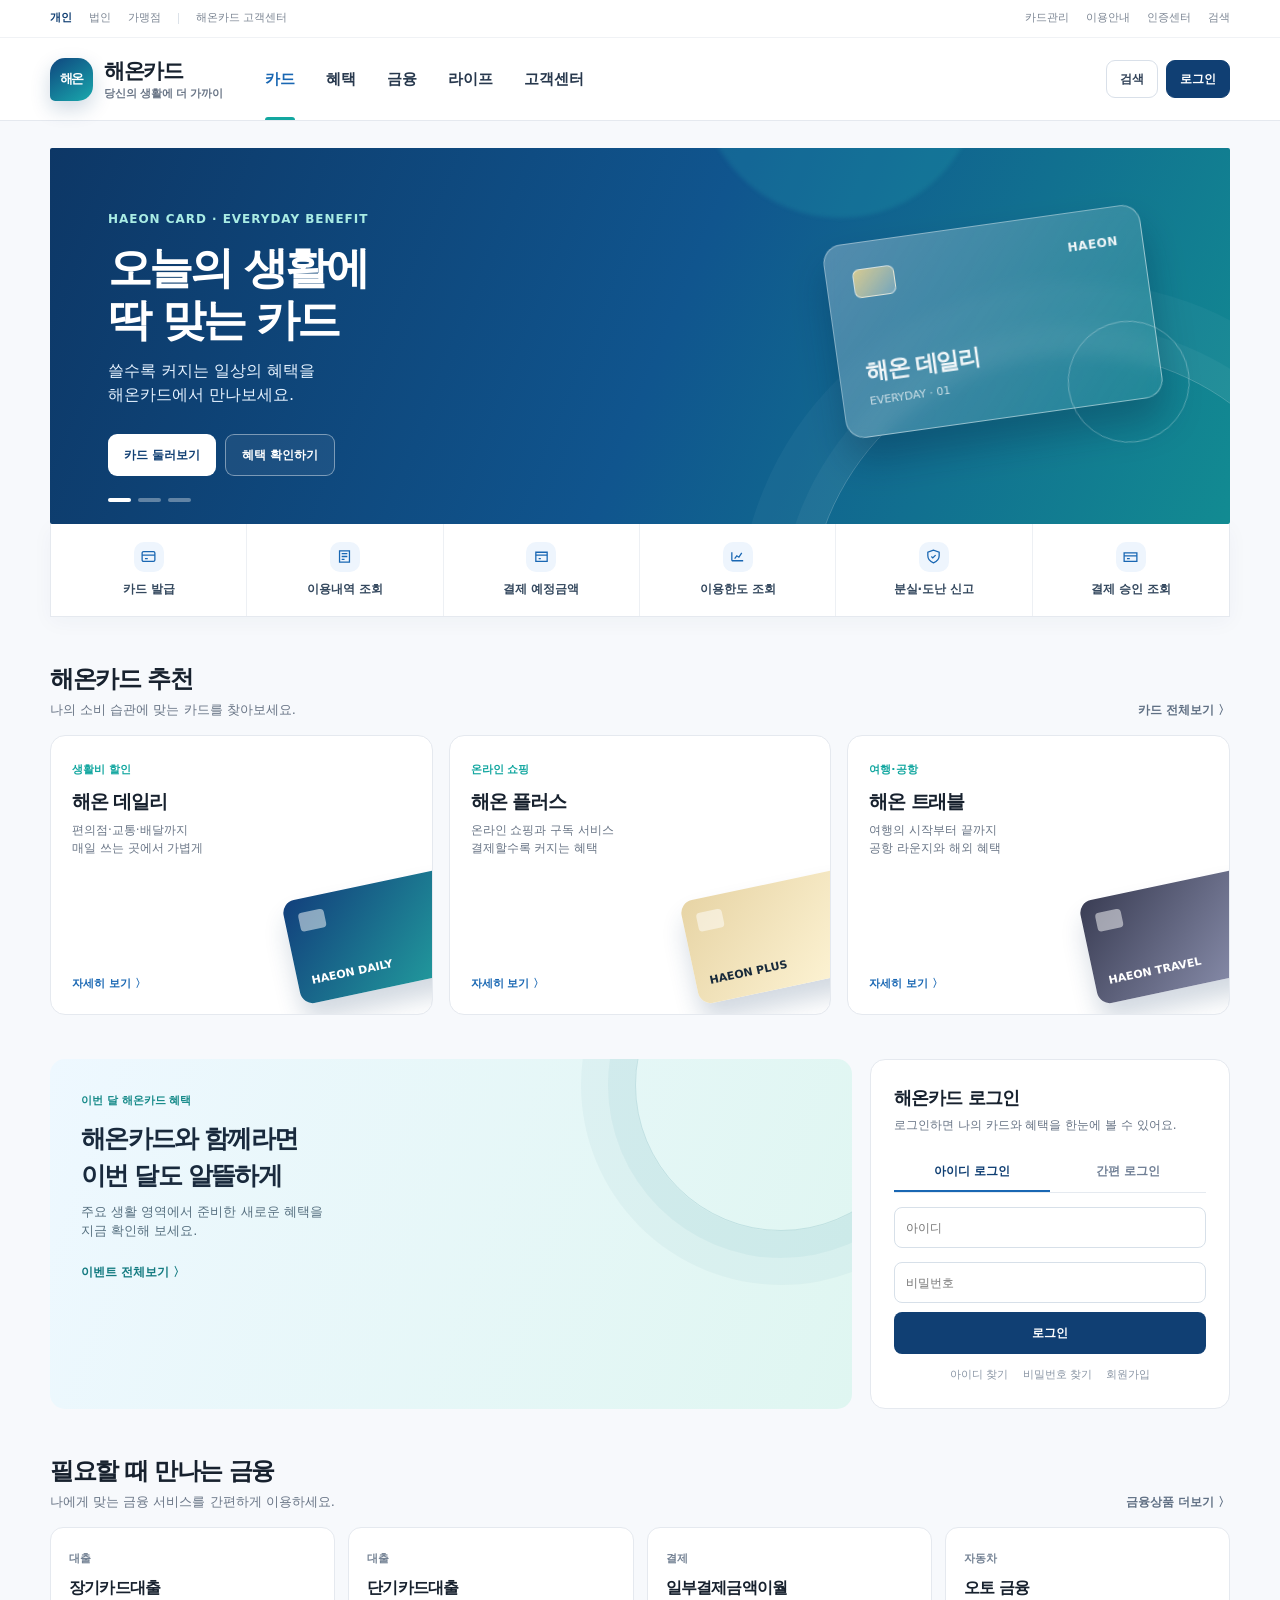
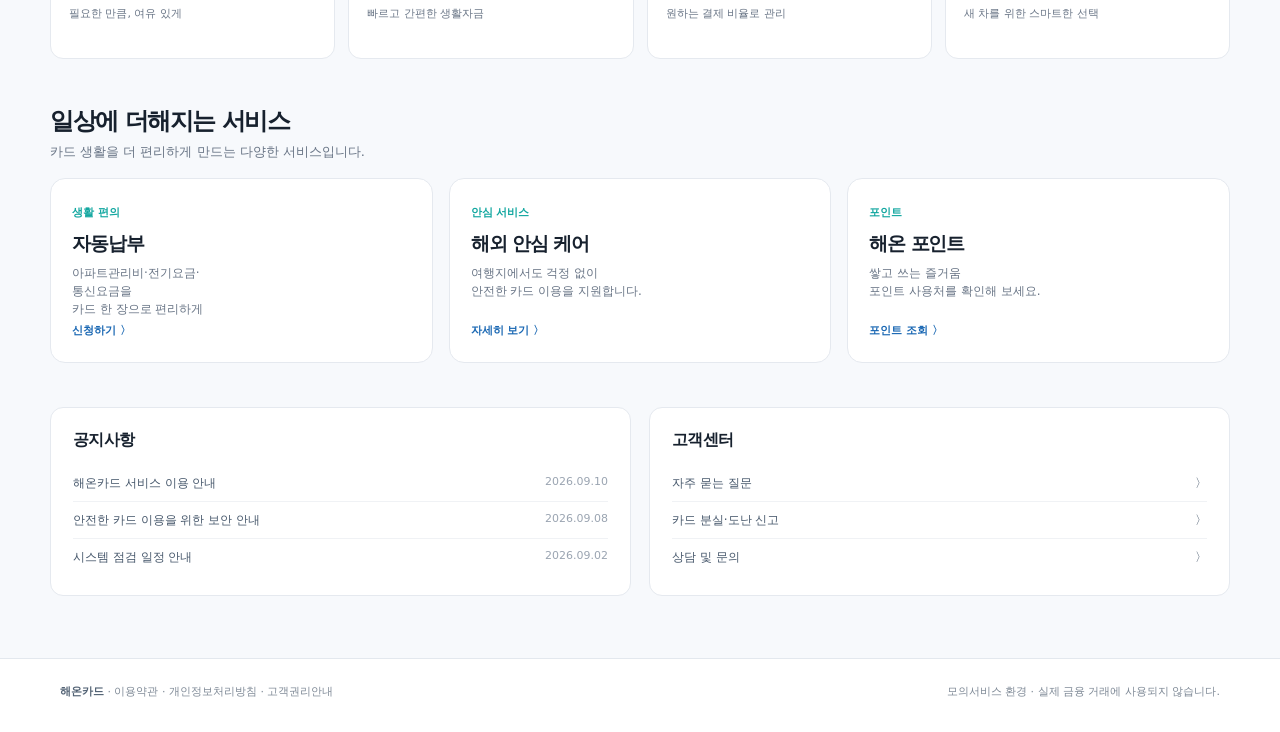
==== services/bookwave-app/src/main/resources/static/index.html @ 55573c46 "feat: add card issuer style frontend" ====
<!doctype html>
<html lang="ko">
<head>
  <meta charset="utf-8">
  <meta name="viewport" content="width=device-width, initial-scale=1">
  <meta name="theme-color" content="#103f73">
  <title>해온카드</title>
  <style>
    :root {
      --ink: #17212e;
      --sub: #697586;
      --line: #e5e9ef;
      --blue: #103f73;
      --blue-2: #1967b3;
      --aqua: #13a7a0;
      --sky: #eaf4ff;
      --surface: #fff;
      --page: #f7f9fc;
      --shadow: 0 14px 40px rgba(24, 52, 84, .08);
    }

    * { box-sizing: border-box; }
    html { scroll-behavior: smooth; }
    body {
      margin: 0;
      color: var(--ink);
      background: var(--page);
      font-family: "Pretendard Variable", Pretendard, "Noto Sans KR", system-ui, -apple-system, sans-serif;
      font-size: 15px;
      line-height: 1.5;
      word-break: keep-all;
    }
    button, input { font: inherit; }
    button { cursor: pointer; }
    a { color: inherit; text-decoration: none; }
    .wrap { max-width: 1240px; margin: 0 auto; padding: 0 30px; }

    .utility-bar { height: 38px; background: #fff; border-bottom: 1px solid #f0f2f5; color: #7a8492; font-size: 11px; }
    .utility-bar .wrap { height: 100%; display: flex; justify-content: space-between; align-items: center; }
    .utility-left, .utility-right { display: flex; align-items: center; gap: 17px; }
    .utility-left a:first-child { color: var(--blue); font-weight: 800; }
    .utility-right a:hover, .utility-left a:hover { color: var(--blue); }
    .divider { width: 1px; height: 11px; background: #dce2e9; }

    .main-header { background: #fff; border-bottom: 1px solid var(--line); position: sticky; top: 0; z-index: 20; }
    .main-header .wrap { min-height: 82px; display: flex; align-items: center; gap: 42px; }
    .brand { display: flex; align-items: center; gap: 11px; flex-shrink: 0; }
    .brand-symbol { width: 43px; height: 43px; display: grid; place-items: center; color: #fff; font-size: 13px; font-weight: 900; letter-spacing: -.09em; border-radius: 15px 15px 15px 5px; background: linear-gradient(145deg, #0f467f, #19a9ad); box-shadow: 0 8px 20px rgba(16, 63, 115, .2); }
    .brand-name { font-size: 21px; font-weight: 900; letter-spacing: -.07em; }
    .brand-name small { display: block; margin-top: -2px; color: var(--sub); font-size: 11px; font-weight: 600; letter-spacing: -.02em; }
    .gnb { display: flex; align-items: center; gap: 31px; height: 82px; color: #27384d; font-weight: 800; }
    .gnb a { height: 100%; display: inline-flex; align-items: center; position: relative; }
    .gnb a:hover, .gnb a.active { color: var(--blue-2); }
    .gnb a.active::after { content: ""; position: absolute; left: 0; right: 0; bottom: 0; height: 3px; border-radius: 3px 3px 0 0; background: var(--aqua); }
    .header-actions { margin-left: auto; display: flex; gap: 8px; }
    .header-btn { border: 1px solid #d9e0e9; border-radius: 9px; padding: 9px 13px; color: #314258; background: #fff; font-size: 12px; font-weight: 800; }
    .header-btn.primary { border-color: var(--blue); color: #fff; background: var(--blue); }
    .header-btn:hover { border-color: #9db2c9; background: #f8fbfe; }
    .header-btn.primary:hover { background: #0c3560; }

    .page { padding-bottom: 62px; }
    .hero { padding: 27px 0 0; }
    .hero-panel { min-height: 355px; position: relative; overflow: hidden; border-radius: 2px; color: #fff; background: linear-gradient(112deg, #0d3766 0%, #10558e 52%, #128b92 100%); }
    .hero-panel::before { content: ""; position: absolute; width: 530px; height: 530px; right: -110px; bottom: -360px; border: 1px solid rgba(255,255,255,.22); border-radius: 50%; box-shadow: 0 0 0 28px rgba(255,255,255,.04), 0 0 0 70px rgba(255,255,255,.035); }
    .hero-panel::after { content: ""; position: absolute; width: 280px; height: 280px; right: 250px; top: -210px; border-radius: 50%; background: rgba(38, 182, 184, .19); filter: blur(2px); }
    .hero-copy { position: relative; z-index: 1; max-width: 570px; padding: 62px 58px 48px; }
    .hero-copy .overline { color: #a9ece4; font-size: 12px; font-weight: 800; letter-spacing: .08em; }
    .hero-copy h1 { margin: 14px 0 13px; font-size: clamp(30px, 4vw, 44px); line-height: 1.18; letter-spacing: -.065em; }
    .hero-copy p { margin: 0; color: #e5f2ff; font-size: 16px; }
    .hero-buttons { display: flex; gap: 9px; margin-top: 27px; }
    .hero-buttons a { display: inline-flex; align-items: center; justify-content: center; border-radius: 9px; padding: 11px 16px; font-size: 12px; font-weight: 800; }
    .hero-buttons .solid { color: var(--blue); background: #fff; }
    .hero-buttons .ghost { border: 1px solid rgba(255,255,255,.42); color: #fff; background: rgba(255,255,255,.06); }
    .hero-buttons a:hover { transform: translateY(-1px); }
    .hero-card-art { position: absolute; z-index: 2; right: 77px; top: 76px; width: 320px; height: 195px; padding: 26px; border: 1px solid rgba(255,255,255,.42); border-radius: 19px; transform: rotate(-8deg); color: rgba(255,255,255,.92); background: linear-gradient(135deg, rgba(255,255,255,.28), rgba(255,255,255,.06)); box-shadow: 0 23px 36px rgba(6, 30, 58, .28); backdrop-filter: blur(8px); }
    .hero-card-art::after { content: ""; width: 120px; height: 120px; position: absolute; right: -28px; bottom: -43px; border: 1px solid rgba(255,255,255,.3); border-radius: 50%; }
    .hero-card-art .chip { width: 42px; height: 29px; border: 1px solid rgba(255,255,255,.6); border-radius: 7px; background: linear-gradient(135deg, rgba(247,218,139,.8), rgba(255,255,255,.24)); }
    .hero-card-art .card-label { position: absolute; right: 24px; top: 25px; font-size: 12px; font-weight: 800; letter-spacing: .05em; }
    .hero-card-art strong { display: block; margin-top: 57px; font-size: 23px; letter-spacing: -.06em; }
    .hero-card-art span { display: block; margin-top: 4px; font-size: 11px; opacity: .8; }
    .hero-dots { position: absolute; z-index: 3; left: 58px; bottom: 22px; display: flex; gap: 7px; }
    .hero-dots button { width: 23px; height: 4px; padding: 0; border: 0; border-radius: 4px; background: rgba(255,255,255,.35); }
    .hero-dots button.active { background: #fff; }

    .quick-links { display: grid; grid-template-columns: repeat(6, 1fr); background: #fff; border: 1px solid var(--line); border-top: 0; box-shadow: 0 5px 20px rgba(17, 55, 92, .04); }
    .quick-link { min-height: 92px; display: flex; flex-direction: column; align-items: center; justify-content: center; gap: 8px; border-right: 1px solid #edf0f4; color: #34485e; font-size: 12px; font-weight: 800; }
    .quick-link:last-child { border-right: 0; }
    .quick-link:hover { color: var(--blue-2); background: #f9fbfd; }
    .quick-icon { width: 30px; height: 30px; display: grid; place-items: center; border-radius: 10px; color: var(--blue-2); background: #eef5fd; }
    .quick-icon svg { width: 17px; height: 17px; }

    .section { margin-top: 44px; }
    .section-head { display: flex; align-items: end; justify-content: space-between; margin-bottom: 16px; }
    .section-head h2 { margin: 0; font-size: 24px; letter-spacing: -.06em; }
    .section-head p { margin: 3px 0 0; color: var(--sub); font-size: 13px; }
    .more { color: #607084; font-size: 12px; font-weight: 800; }
    .more:hover { color: var(--blue-2); }
    .product-grid { display: grid; grid-template-columns: repeat(3, 1fr); gap: 16px; }
    .product-card { position: relative; min-height: 280px; padding: 21px; overflow: hidden; border: 1px solid var(--line); border-radius: 15px; background: #fff; transition: .2s ease; }
    .product-card:hover { transform: translateY(-4px); border-color: #b4c9df; box-shadow: var(--shadow); }
    .product-card .tag { color: var(--aqua); font-size: 11px; font-weight: 850; }
    .product-card h3 { margin: 7px 0 6px; font-size: 19px; letter-spacing: -.06em; }
    .product-card p { max-width: 180px; margin: 0; color: var(--sub); font-size: 12px; }
    .product-card .card-mini { position: absolute; right: -28px; bottom: 25px; width: 170px; height: 105px; padding: 14px; border-radius: 13px; transform: rotate(-12deg); box-shadow: 0 17px 25px rgba(28, 64, 103, .2); }
    .product-card:nth-child(1) .card-mini { color: #fff; background: linear-gradient(135deg, #123f7c, #23a4a0); }
    .product-card:nth-child(2) .card-mini { color: #182a3b; background: linear-gradient(135deg, #e7d4a5, #fff6d8); }
    .product-card:nth-child(3) .card-mini { color: #fff; background: linear-gradient(135deg, #3a3d54, #8e93b1); }
    .card-mini i { display: block; width: 26px; height: 19px; border-radius: 4px; background: rgba(255,255,255,.5); }
    .card-mini b { position: absolute; left: 14px; bottom: 14px; font-size: 11px; }
    .card-mini small { position: absolute; right: 14px; bottom: 14px; font-size: 11px; }
    .product-card .detail { position: absolute; left: 21px; bottom: 22px; color: var(--blue-2); font-size: 11px; font-weight: 800; }

    .middle-grid { display: grid; grid-template-columns: 1fr 360px; gap: 18px; }
    .benefit-banner { min-height: 237px; position: relative; overflow: hidden; padding: 29px 31px; border-radius: 15px; color: #192a3d; background: linear-gradient(109deg, #eef8ff, #dff6f1); }
    .benefit-banner::after { content: ""; position: absolute; width: 290px; height: 290px; right: -75px; top: -120px; border: 1px solid rgba(16, 112, 132, .16); border-radius: 50%; box-shadow: 0 0 0 27px rgba(16, 112, 132, .05), 0 0 0 54px rgba(16, 112, 132, .04); }
    .benefit-banner small { color: #168a89; font-size: 11px; font-weight: 850; }
    .benefit-banner h3 { margin: 9px 0 7px; font-size: 25px; letter-spacing: -.07em; }
    .benefit-banner p { margin: 0; color: #587181; font-size: 13px; }
    .benefit-banner a { display: inline-block; margin-top: 22px; color: #137a80; font-size: 12px; font-weight: 850; }
    .login-card { padding: 24px 23px; border: 1px solid var(--line); border-radius: 15px; background: #fff; }
    .login-card h3 { margin: 0; font-size: 18px; letter-spacing: -.05em; }
    .login-card p { margin: 5px 0 18px; color: var(--sub); font-size: 12px; }
    .login-tabs { display: flex; border-bottom: 1px solid #e5eaf0; }
    .login-tabs button { flex: 1; padding: 10px 0; border: 0; border-bottom: 2px solid transparent; color: #718096; background: #fff; font-size: 12px; font-weight: 800; }
    .login-tabs button.active { border-color: var(--blue-2); color: var(--blue); }
    .login-input { width: 100%; height: 41px; margin-top: 14px; padding: 0 11px; border: 1px solid #d7e0e9; border-radius: 8px; outline: none; font-size: 12px; }
    .login-input:focus { border-color: #72a2cc; box-shadow: 0 0 0 3px rgba(28, 115, 201, .1); }
    .login-submit { width: 100%; height: 42px; margin-top: 9px; border: 0; border-radius: 8px; color: #fff; background: var(--blue); font-size: 12px; font-weight: 850; }
    .login-submit:hover { background: #0b3159; }
    .login-links { display: flex; justify-content: center; gap: 14px; margin-top: 13px; color: #8995a4; font-size: 11px; }

    .finance-grid { display: grid; grid-template-columns: repeat(4, 1fr); gap: 13px; }
    .finance-card { min-height: 132px; padding: 18px; border: 1px solid var(--line); border-radius: 13px; background: #fff; }
    .finance-card small { color: #748294; font-size: 11px; font-weight: 800; }
    .finance-card h3 { margin: 7px 0 6px; font-size: 16px; letter-spacing: -.05em; }
    .finance-card p { margin: 0; color: var(--sub); font-size: 11px; }
    .finance-card:hover { border-color: #afc6dd; box-shadow: 0 9px 22px rgba(25, 61, 99, .06); }

    .notice-section { display: grid; grid-template-columns: 1fr 1fr; gap: 18px; }
    .notice-box { padding: 20px 22px; border: 1px solid var(--line); border-radius: 13px; background: #fff; }
    .notice-box h3 { margin: 0 0 13px; font-size: 16px; letter-spacing: -.04em; }
    .notice-list { margin: 0; padding: 0; list-style: none; }
    .notice-list li { display: flex; justify-content: space-between; gap: 12px; padding: 9px 0; border-top: 1px solid #f0f2f5; color: #46576b; font-size: 12px; }
    .notice-list li:first-child { border-top: 0; }
    .notice-list time { flex-shrink: 0; color: #9aa4b1; font-size: 11px; }

    footer { padding: 25px 30px 32px; border-top: 1px solid #e3e8ee; color: #7d8895; background: #fff; font-size: 11px; }
    footer .wrap { display: flex; justify-content: space-between; gap: 20px; }
    footer strong { color: #526274; }

    .modal-backdrop { display: none; position: fixed; inset: 0; z-index: 50; padding: 20px; background: rgba(14, 29, 46, .58); }
    .modal-backdrop.show { display: grid; place-items: center; animation: fade .18s ease both; }
    @keyframes fade { from { opacity: 0; } to { opacity: 1; } }
    .payment-modal { width: min(650px, 100%); max-height: calc(100vh - 40px); overflow: auto; border-radius: 16px; background: #fff; box-shadow: 0 28px 85px rgba(3, 20, 39, .32); animation: modal-in .22s ease both; }
    @keyframes modal-in { from { opacity: 0; transform: translateY(12px) scale(.985); } to { opacity: 1; transform: none; } }
    .modal-head { display: flex; align-items: center; justify-content: space-between; padding: 21px 23px 17px; border-bottom: 1px solid #edf0f4; }
    .modal-head h2 { margin: 0; font-size: 18px; letter-spacing: -.05em; }
    .modal-head p { margin: 3px 0 0; color: var(--sub); font-size: 11px; }
    .modal-close { width: 30px; height: 30px; border: 0; border-radius: 7px; color: #5c6c7e; background: #f2f5f8; font-size: 18px; line-height: 1; }
    .modal-content { display: grid; grid-template-columns: 1fr 1fr; gap: 18px; padding: 21px 23px 24px; }
    .modal-form { padding-right: 18px; border-right: 1px solid #edf0f4; }
    .modal-form label { display: block; margin: 0 0 6px; color: #4d5d70; font-size: 11px; font-weight: 850; }
    .modal-form input { width: 100%; height: 40px; margin-bottom: 13px; padding: 0 10px; border: 1px solid #d4dee8; border-radius: 8px; outline: none; font-size: 12px; }
    .modal-form input:focus { border-color: var(--blue-2); box-shadow: 0 0 0 3px rgba(28, 115, 201, .1); }
    .modal-submit, .modal-replay { width: 100%; height: 41px; border-radius: 8px; font-size: 12px; font-weight: 850; }
    .modal-submit { border: 0; color: #fff; background: var(--blue); }
    .modal-submit:disabled { opacity: .58; cursor: wait; }
    .modal-replay { margin-top: 8px; border: 1px solid #c9d8e7; color: var(--blue); background: #fff; }
    .modal-replay:disabled { color: #a5b0bc; background: #f5f7f9; cursor: not-allowed; }
    .modal-note { margin: 13px 0 0; color: #8996a4; font-size: 11px; }
    .modal-result { min-height: 250px; padding: 17px; border-radius: 11px; background: #f8fafc; }
    .modal-result.empty { display: grid; place-items: center; text-align: center; color: #8996a4; font-size: 12px; }
    .modal-result.empty svg { margin-bottom: 9px; color: #7fa6c8; }
    .result-state { display: none; }
    .result-state.show { display: block; animation: rise .25s ease both; }
    @keyframes rise { from { opacity: 0; transform: translateY(7px); } to { opacity: 1; transform: none; } }
    .result-pill { display: inline-flex; align-items: center; gap: 6px; padding: 6px 9px; border-radius: 7px; font-size: 11px; font-weight: 850; }
    .result-pill.approved { color: #08756e; background: #e0f7f1; }
    .result-pill.declined, .result-pill.error { color: #a7424c; background: #ffedf0; }
    .result-pill::before { content: ""; width: 6px; height: 6px; border-radius: 50%; background: currentColor; }
    .result-state h3 { margin: 13px 0 4px; font-size: 17px; letter-spacing: -.04em; }
    .result-state p { margin: 0 0 14px; color: var(--sub); font-size: 11px; }
    .result-table { width: 100%; border-collapse: collapse; }
    .result-table th, .result-table td { padding: 7px 0; border-top: 1px solid #e7edf3; text-align: left; font-size: 11px; }
    .result-table th { width: 41%; color: #8491a0; font-weight: 600; }
    .result-table td { color: #304459; font-weight: 800; overflow-wrap: anywhere; }
    .result-error { margin-top: 13px !important; color: #a7424c !important; }

    @media (max-width: 1000px) {
      .main-header .wrap { gap: 22px; }
      .gnb { gap: 18px; }
      .hero-card-art { right: 33px; }
      .middle-grid { grid-template-columns: 1fr 320px; }
    }
    @media (max-width: 780px) {
      .wrap { padding-inline: 18px; }
      .utility-right a:nth-child(n+2), .header-actions .header-btn:first-child { display: none; }
      .main-header .wrap { min-height: 70px; flex-wrap: wrap; gap: 0 20px; padding-top: 10px; padding-bottom: 10px; }
      .gnb { order: 3; width: 100%; height: 37px; justify-content: space-between; overflow-x: auto; gap: 22px; font-size: 13px; }
      .gnb a { height: 37px; white-space: nowrap; }
      .hero-card-art { opacity: .5; right: -30px; top: 112px; transform: rotate(-8deg) scale(.86); }
      .hero-copy { padding: 43px 30px 49px; }
      .hero-copy p { max-width: 430px; }
      .quick-links { grid-template-columns: repeat(3, 1fr); }
      .quick-link:nth-child(3) { border-right: 0; }
      .quick-link:nth-child(-n+3) { border-bottom: 1px solid #edf0f4; }
      .product-grid, .finance-grid { grid-template-columns: repeat(2, 1fr); }
      .middle-grid { grid-template-columns: 1fr; }
      .notice-section { grid-template-columns: 1fr; }
      footer .wrap { flex-direction: column; }
      .modal-content { grid-template-columns: 1fr; }
      .modal-form { padding: 0 0 5px; border-right: 0; border-bottom: 1px solid #edf0f4; }
    }
    @media (max-width: 500px) {
      .utility-bar { height: auto; padding: 9px 0; }
      .utility-left { gap: 11px; }
      .utility-left span:last-child { display: none; }
      .brand-name { font-size: 19px; }
      .header-btn.primary { padding-inline: 10px; }
      .hero { padding-top: 18px; }
      .hero-panel { min-height: 375px; }
      .hero-copy { padding: 34px 23px 44px; }
      .hero-copy h1 { font-size: 30px; }
      .hero-copy p { font-size: 14px; }
      .hero-dots { left: 23px; }
      .section { margin-top: 34px; }
      .section-head h2 { font-size: 21px; }
      .product-grid, .finance-grid { grid-template-columns: 1fr; }
      .product-card { min-height: 230px; }
      .benefit-banner h3 { font-size: 22px; }
      .modal-backdrop { padding: 10px; }
      .payment-modal { max-height: calc(100vh - 20px); }
      .modal-head, .modal-content { padding-inline: 17px; }
    }
  </style>
</head>
<body>
  <div class="utility-bar"><div class="wrap"><div class="utility-left"><a href="#top">개인</a><a href="#">법인</a><a href="#">가맹점</a><i class="divider"></i><span>해온카드 고객센터</span></div><div class="utility-right"><a href="#">카드관리</a><a href="#">이용안내</a><a href="#">인증센터</a><a href="#">검색</a></div></div></div>
  <header class="main-header"><div class="wrap"><a class="brand" href="#top" aria-label="해온카드 홈"><span class="brand-symbol">해온</span><span class="brand-name">해온카드<small>당신의 생활에 더 가까이</small></span></a><nav class="gnb" aria-label="주요 메뉴"><a class="active" href="#cards">카드</a><a href="#benefit">혜택</a><a href="#finance">금융</a><a href="#life">라이프</a><a href="#notice">고객센터</a></nav><div class="header-actions"><button class="header-btn" type="button" id="searchButton">검색</button><button class="header-btn primary" type="button" id="headerLogin">로그인</button></div></div></header>

  <main class="page" id="top"><div class="wrap">
    <section class="hero"><div class="hero-panel" id="heroPanel"><div class="hero-copy"><div class="overline" id="heroOverline">HAEON CARD · EVERYDAY BENEFIT</div><h1 id="heroTitle">오늘의 생활에<br>딱 맞는 카드</h1><p id="heroText">쓸수록 커지는 일상의 혜택을<br>해온카드에서 만나보세요.</p><div class="hero-buttons"><a class="solid" href="#cards">카드 둘러보기</a><a class="ghost" href="#benefit">혜택 확인하기</a></div></div><div class="hero-card-art" aria-hidden="true"><div class="chip"></div><div class="card-label">HAEON</div><strong id="heroCardName">해온 데일리</strong><span>EVERYDAY · 01</span></div><div class="hero-dots" role="tablist" aria-label="프로모션 배너"><button class="active" type="button" data-slide="0" aria-label="첫 번째 배너"></button><button type="button" data-slide="1" aria-label="두 번째 배너"></button><button type="button" data-slide="2" aria-label="세 번째 배너"></button></div></div></section>

    <nav class="quick-links" aria-label="빠른 메뉴"><a class="quick-link" href="#cards"><span class="quick-icon"><svg viewBox="0 0 24 24" fill="none" stroke="currentColor" stroke-width="1.8"><rect x="3" y="5" width="18" height="14" rx="2"/><path d="M3 10h18M7 15h4"/></svg></span>카드 발급</a><a class="quick-link" href="#"><span class="quick-icon"><svg viewBox="0 0 24 24" fill="none" stroke="currentColor" stroke-width="1.8"><path d="M5 4h14v16H5z"/><path d="M8 8h8M8 12h8M8 16h4"/></svg></span>이용내역 조회</a><a class="quick-link" href="#"><span class="quick-icon"><svg viewBox="0 0 24 24" fill="none" stroke="currentColor" stroke-width="1.8"><path d="M4 6h16v13H4z"/><path d="M4 10h16M8 15h3"/></svg></span>결제 예정금액</a><a class="quick-link" href="#"><span class="quick-icon"><svg viewBox="0 0 24 24" fill="none" stroke="currentColor" stroke-width="1.8"><path d="M4 18V6M4 18h16"/><path d="m8 15 3-4 3 2 4-6"/></svg></span>이용한도 조회</a><a class="quick-link" href="#"><span class="quick-icon"><svg viewBox="0 0 24 24" fill="none" stroke="currentColor" stroke-width="1.8"><path d="M12 3 4 6v5c0 5 3.4 8.2 8 10 4.6-1.8 8-5 8-10V6l-8-3Z"/><path d="m9 12 2 2 4-4"/></svg></span>분실·도난 신고</a><a class="quick-link" href="#payment" id="paymentOpen"><span class="quick-icon"><svg viewBox="0 0 24 24" fill="none" stroke="currentColor" stroke-width="1.8"><path d="M3 7h18v12H3z"/><path d="M3 11h18M7 15h4"/></svg></span>결제 승인 조회</a></nav>

    <section class="section" id="cards"><div class="section-head"><div><h2>해온카드 추천</h2><p>나의 소비 습관에 맞는 카드를 찾아보세요.</p></div><a class="more" href="#">카드 전체보기 〉</a></div><div class="product-grid"><article class="product-card"><span class="tag">생활비 할인</span><h3>해온 데일리</h3><p>편의점·교통·배달까지<br>매일 쓰는 곳에서 가볍게</p><div class="card-mini"><i></i><b>HAEON DAILY</b><small>01</small></div><a class="detail" href="#">자세히 보기 〉</a></article><article class="product-card"><span class="tag">온라인 쇼핑</span><h3>해온 플러스</h3><p>온라인 쇼핑과 구독 서비스<br>결제할수록 커지는 혜택</p><div class="card-mini"><i></i><b>HAEON PLUS</b><small>02</small></div><a class="detail" href="#">자세히 보기 〉</a></article><article class="product-card"><span class="tag">여행·공항</span><h3>해온 트래블</h3><p>여행의 시작부터 끝까지<br>공항 라운지와 해외 혜택</p><div class="card-mini"><i></i><b>HAEON TRAVEL</b><small>03</small></div><a class="detail" href="#">자세히 보기 〉</a></article></div></section>

    <section class="section middle-grid" id="benefit"><article class="benefit-banner"><small>이번 달 해온카드 혜택</small><h3>해온카드와 함께라면<br>이번 달도 알뜰하게</h3><p>주요 생활 영역에서 준비한 새로운 혜택을<br>지금 확인해 보세요.</p><a href="#">이벤트 전체보기 〉</a></article><aside class="login-card"><h3>해온카드 로그인</h3><p>로그인하면 나의 카드와 혜택을 한눈에 볼 수 있어요.</p><div class="login-tabs"><button class="active" type="button">아이디 로그인</button><button type="button">간편 로그인</button></div><input class="login-input" type="text" placeholder="아이디" aria-label="아이디"><input class="login-input" type="password" placeholder="비밀번호" aria-label="비밀번호"><button class="login-submit" id="loginSubmit" type="button">로그인</button><div class="login-links"><a href="#">아이디 찾기</a><a href="#">비밀번호 찾기</a><a href="#">회원가입</a></div></aside></section>

    <section class="section" id="finance"><div class="section-head"><div><h2>필요할 때 만나는 금융</h2><p>나에게 맞는 금융 서비스를 간편하게 이용하세요.</p></div><a class="more" href="#">금융상품 더보기 〉</a></div><div class="finance-grid"><a class="finance-card" href="#"><small>대출</small><h3>장기카드대출</h3><p>필요한 만큼, 여유 있게</p></a><a class="finance-card" href="#"><small>대출</small><h3>단기카드대출</h3><p>빠르고 간편한 생활자금</p></a><a class="finance-card" href="#"><small>결제</small><h3>일부결제금액이월</h3><p>원하는 결제 비율로 관리</p></a><a class="finance-card" href="#"><small>자동차</small><h3>오토 금융</h3><p>새 차를 위한 스마트한 선택</p></a></div></section>

    <section class="section" id="life"><div class="section-head"><div><h2>일상에 더해지는 서비스</h2><p>카드 생활을 더 편리하게 만드는 다양한 서비스입니다.</p></div></div><div class="product-grid"><article class="product-card" style="min-height:185px"><span class="tag">생활 편의</span><h3>자동납부</h3><p>아파트관리비·전기요금·통신요금을<br>카드 한 장으로 편리하게</p><a class="detail" href="#">신청하기 〉</a></article><article class="product-card" style="min-height:185px"><span class="tag">안심 서비스</span><h3>해외 안심 케어</h3><p>여행지에서도 걱정 없이<br>안전한 카드 이용을 지원합니다.</p><a class="detail" href="#">자세히 보기 〉</a></article><article class="product-card" style="min-height:185px"><span class="tag">포인트</span><h3>해온 포인트</h3><p>쌓고 쓰는 즐거움<br>포인트 사용처를 확인해 보세요.</p><a class="detail" href="#">포인트 조회 〉</a></article></div></section>

    <section class="section notice-section" id="notice"><article class="notice-box"><h3>공지사항</h3><ul class="notice-list"><li><span>해온카드 서비스 이용 안내</span><time>2026.09.10</time></li><li><span>안전한 카드 이용을 위한 보안 안내</span><time>2026.09.08</time></li><li><span>시스템 점검 일정 안내</span><time>2026.09.02</time></li></ul></article><article class="notice-box"><h3>고객센터</h3><ul class="notice-list"><li><span>자주 묻는 질문</span><span>〉</span></li><li><span>카드 분실·도난 신고</span><span>〉</span></li><li><span>상담 및 문의</span><span>〉</span></li></ul></article></section>
  </div></main>

  <footer><div class="wrap"><div><strong>해온카드</strong> · 이용약관 · 개인정보처리방침 · 고객권리안내</div><div>모의서비스 환경 · 실제 금융 거래에 사용되지 않습니다.</div></div></footer>

  <div class="modal-backdrop" id="paymentModal" role="dialog" aria-modal="true" aria-labelledby="paymentModalTitle"><div class="payment-modal"><div class="modal-head"><div><h2 id="paymentModalTitle">북웨이브 결제 승인 조회</h2><p>가맹점 결제 요청의 승인 결과를 확인합니다.</p></div><button class="modal-close" type="button" id="modalClose" aria-label="닫기">×</button></div><div class="modal-content"><form class="modal-form" id="paymentForm"><label for="paymentOrder">주문번호</label><input id="paymentOrder" name="orderNo" required autocomplete="off"><label for="paymentAmount">결제 금액 (원)</label><input id="paymentAmount" name="amount" type="number" min="1" step="100" value="10000" required><label for="paymentToken">카드 토큰</label><input id="paymentToken" name="paymentMethodToken" value="card-token-lab-001" required autocomplete="off"><button class="modal-submit" type="submit" id="paymentSubmit">승인 결과 조회</button><button class="modal-replay" type="button" id="paymentReplay" disabled>같은 요청 재조회</button><p class="modal-note">북웨이브 연동 확인을 위한 합성 결제입니다.</p></form><div class="modal-result empty" id="modalResult"><div id="resultEmptyText"><svg width="32" height="32" viewBox="0 0 24 24" fill="none" stroke="currentColor" stroke-width="1.6"><rect x="4" y="5" width="16" height="14" rx="2"/><path d="M4 10h16M8 15h4"/></svg><div>승인 결과가 이곳에 표시됩니다.</div></div><div class="result-state" id="resultState"><span class="result-pill" id="resultPill"></span><h3 id="resultTitle">-</h3><p id="resultSubtitle">-</p><table class="result-table"><tbody><tr><th>주문번호</th><td id="outOrder">-</td></tr><tr><th>승인 금액</th><td id="outAmount">-</td></tr><tr><th>PG 거래번호</th><td id="outPgTid">-</td></tr><tr><th>카드 승인번호</th><td id="outAuth">-</td></tr><tr><th>추적 ID</th><td id="outCorrelation">-</td></tr><tr><th>판정 코드</th><td id="outReason">-</td></tr></tbody></table><p class="result-error" id="resultError"></p></div></div></div></div></div>

  <script>
    (() => {
      const $ = (id) => document.getElementById(id);
      const heroSlides = [
        { overline: 'HAEON CARD · EVERYDAY BENEFIT', title: '오늘의 생활에<br>딱 맞는 카드', text: '쓸수록 커지는 일상의 혜택을<br>해온카드에서 만나보세요.', card: '해온 데일리' },
        { overline: 'HAEON CARD · SMART SHOPPING', title: '쇼핑하는 순간마다<br>커지는 즐거움', text: '온라인 쇼핑부터 구독 서비스까지<br>해온 플러스로 알뜰하게.', card: '해온 플러스' },
        { overline: 'HAEON CARD · TRAVEL LIFE', title: '여행의 모든 순간을<br>더 가볍게', text: '공항부터 해외 결제까지<br>해온 트래블의 특별한 혜택.', card: '해온 트래블' }
      ];
      let slideIndex = 0; let slideTimer;
      const setSlide = (index) => { slideIndex = index; const slide = heroSlides[index]; $('heroOverline').textContent = slide.overline; $('heroTitle').innerHTML = slide.title; $('heroText').innerHTML = slide.text; $('heroCardName').textContent = slide.card; document.querySelectorAll('.hero-dots button').forEach((button, i) => button.classList.toggle('active', i === index)); };
      const restartSlides = () => { clearInterval(slideTimer); slideTimer = setInterval(() => setSlide((slideIndex + 1) % heroSlides.length), 5200); };
      document.querySelectorAll('.hero-dots button').forEach((button) => button.addEventListener('click', () => { setSlide(Number(button.dataset.slide)); restartSlides(); })); restartSlides();

      const modal = $('paymentModal'); const form = $('paymentForm'); const submitButton = $('paymentSubmit'); const replayButton = $('paymentReplay'); const result = $('modalResult'); const resultEmptyText = $('resultEmptyText'); const resultState = $('resultState'); let lastRequest = null;
      const makeId = (prefix) => `${prefix}-${Date.now().toString(36).toUpperCase()}`; const money = (value) => `${Number(value || 0).toLocaleString('ko-KR')}원`;
      const seedOrder = () => { $('paymentOrder').value = `BW-ORDER-${new Date().toISOString().slice(11, 19).replaceAll(':', '')}`; };
      const openModal = (event) => { if (event) event.preventDefault(); modal.classList.add('show'); seedOrder(); setTimeout(() => $('paymentOrder').focus(), 50); };
      const closeModal = () => modal.classList.remove('show');
      $('paymentOpen').addEventListener('click', openModal); $('modalClose').addEventListener('click', closeModal); modal.addEventListener('click', (event) => { if (event.target === modal) closeModal(); }); document.addEventListener('keydown', (event) => { if (event.key === 'Escape' && modal.classList.contains('show')) closeModal(); });
      const showResult = (kind, title, subtitle, data = {}) => { result.className = 'modal-result'; resultEmptyText.style.display = 'none'; resultState.className = 'result-state show'; const pill = $('resultPill'); pill.className = `result-pill ${kind}`; pill.textContent = kind === 'approved' ? '승인 완료' : kind === 'declined' ? '승인 거절' : '확인 필요'; $('resultTitle').textContent = title; $('resultSubtitle').textContent = subtitle; $('outOrder').textContent = data.orderNo || '-'; $('outAmount').textContent = data.approvedAmount != null ? money(data.approvedAmount) : (data.amount != null ? money(data.amount) : '-'); $('outPgTid').textContent = data.pgTid || '-'; $('outAuth').textContent = data.authorizationNo || '-'; $('outCorrelation').textContent = data.correlationId || '-'; $('outReason').textContent = data.reasonCode || data.errorCode || '-'; $('resultError').textContent = data.message || ''; };
      const callPayment = async (request) => { const response = await fetch('/api/v1/payments', { method: 'POST', headers: { 'Content-Type': 'application/json', 'X-Correlation-Id': request.correlationId, 'Idempotency-Key': request.merchantRequestId }, body: JSON.stringify(request) }); const body = await response.json().catch(() => ({})); if (!response.ok) { const error = new Error(body.message || `요청이 실패했습니다 (${response.status})`); error.body = body; throw error; } return body; };
      const sendPayment = async (request, replay = false) => { submitButton.disabled = true; replayButton.disabled = true; submitButton.textContent = replay ? '재조회 중…' : '승인 확인 중…'; try { const body = await callPayment(request); lastRequest = request; showResult(body.decision === 'APPROVED' ? 'approved' : 'declined', body.decision === 'APPROVED' ? '결제가 승인되었습니다.' : '결제가 거절되었습니다.', replay ? '동일 요청의 기존 결과를 반환했습니다.' : '북웨이브 결제 요청이 정상 처리되었습니다.', body); replayButton.disabled = false; } catch (error) { lastRequest = request; showResult('error', '승인 결과를 확인하지 못했습니다.', '잠시 후 다시 시도해 주세요.', error.body || {}); } finally { submitButton.disabled = false; submitButton.textContent = '승인 결과 조회'; } };
      form.addEventListener('submit', (event) => { event.preventDefault(); const request = { correlationId: makeId('BW-FLOW'), orderNo: $('paymentOrder').value.trim(), merchantRequestId: makeId('BW-REQ'), amount: Number($('paymentAmount').value), currency: 'KRW', paymentMethodToken: $('paymentToken').value.trim() }; sendPayment(request); }); replayButton.addEventListener('click', () => { if (lastRequest) sendPayment(lastRequest, true); });
      const loginNotice = () => window.alert('모의서비스 로그인 화면은 다음 단계에서 연결할 예정입니다.'); $('loginSubmit').addEventListener('click', loginNotice); $('headerLogin').addEventListener('click', loginNotice); $('searchButton').addEventListener('click', () => window.alert('검색 기능은 준비 중입니다.'));
      seedOrder();
    })();
  </script>
</body>
</html>
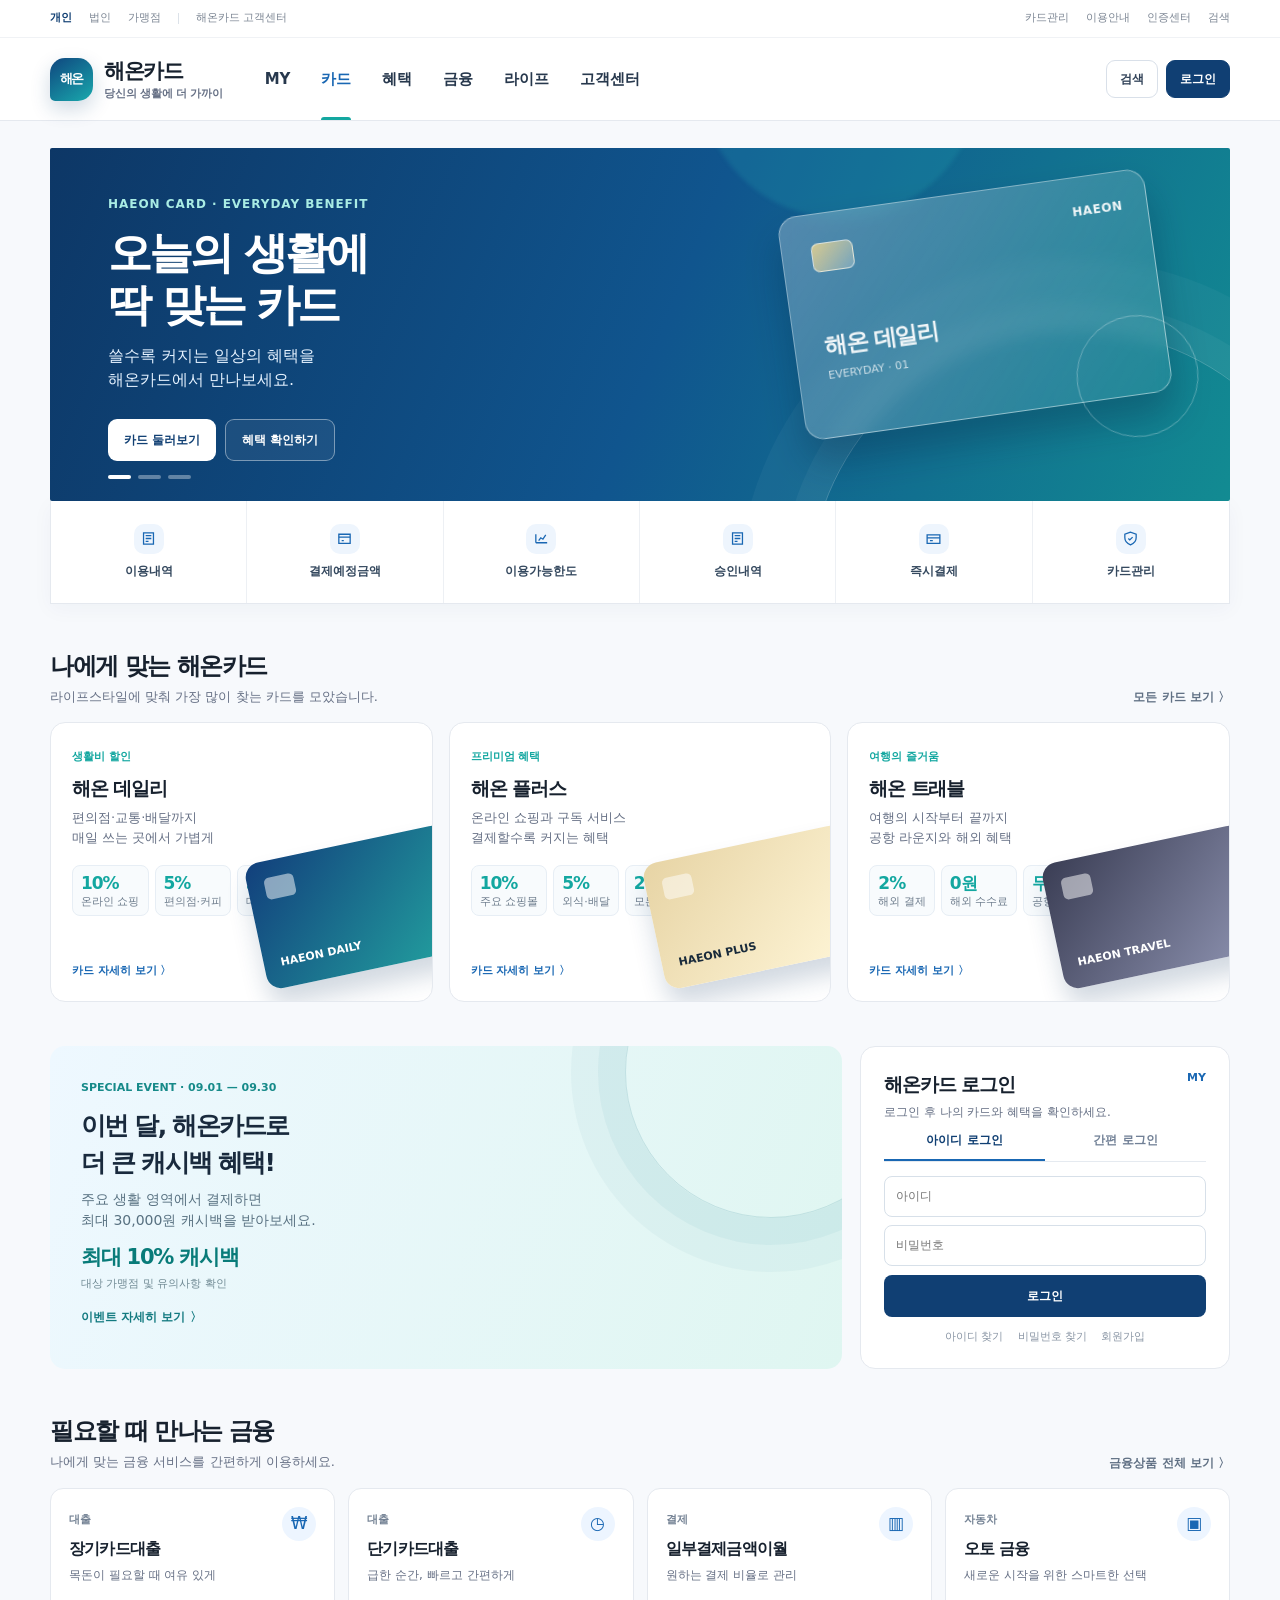
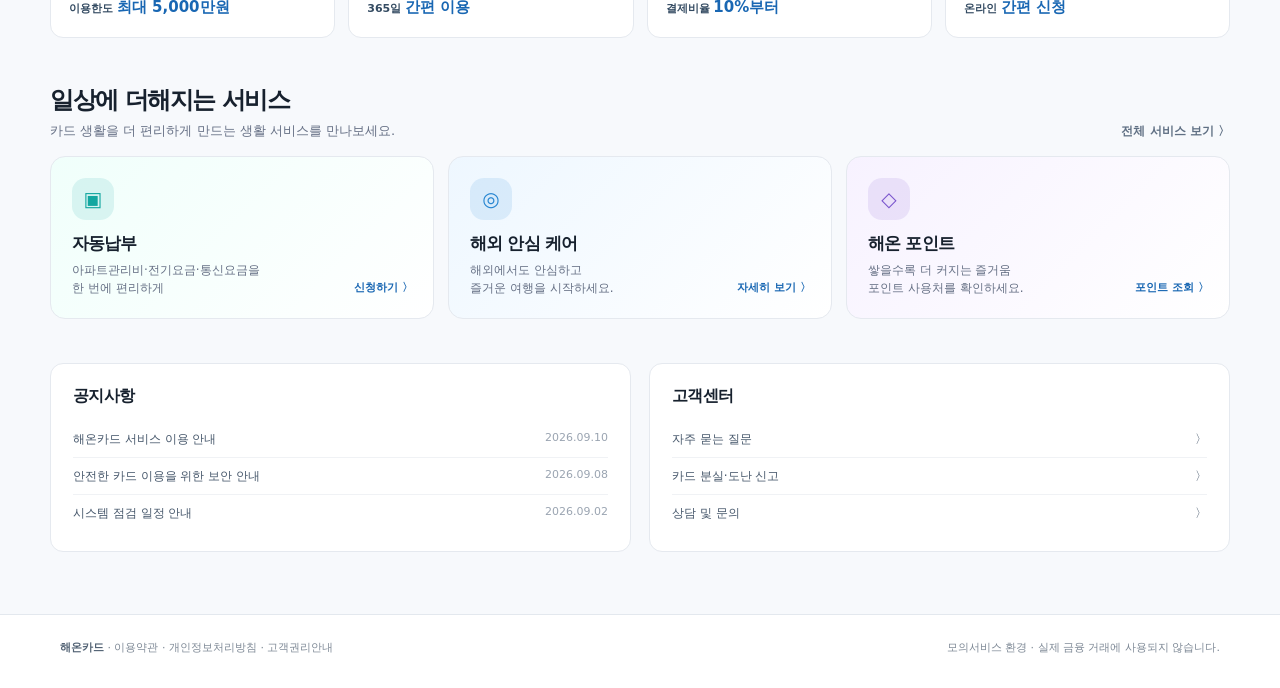
==== commit 6491b377: "feat: refine haeon card portal ux" ====
--- a/services/bookwave-app/src/main/resources/static/index.html
+++ b/services/bookwave-app/src/main/resources/static/index.html
@@ -8,7 +8,7 @@
   <style>
     :root {
       --ink: #17212e;
-      --sub: #697586;
+      --sub: #667085;
       --line: #e5e9ef;
       --blue: #103f73;
       --blue-2: #1967b3;
@@ -60,10 +60,10 @@
 
     .page { padding-bottom: 62px; }
     .hero { padding: 27px 0 0; }
-    .hero-panel { min-height: 355px; position: relative; overflow: hidden; border-radius: 2px; color: #fff; background: linear-gradient(112deg, #0d3766 0%, #10558e 52%, #128b92 100%); }
+    .hero-panel { min-height: 312px; position: relative; overflow: hidden; border-radius: 2px; color: #fff; background: linear-gradient(112deg, #0d3766 0%, #10558e 52%, #128b92 100%); }
     .hero-panel::before { content: ""; position: absolute; width: 530px; height: 530px; right: -110px; bottom: -360px; border: 1px solid rgba(255,255,255,.22); border-radius: 50%; box-shadow: 0 0 0 28px rgba(255,255,255,.04), 0 0 0 70px rgba(255,255,255,.035); }
     .hero-panel::after { content: ""; position: absolute; width: 280px; height: 280px; right: 250px; top: -210px; border-radius: 50%; background: rgba(38, 182, 184, .19); filter: blur(2px); }
-    .hero-copy { position: relative; z-index: 1; max-width: 570px; padding: 62px 58px 48px; }
+    .hero-copy { position: relative; z-index: 1; max-width: 570px; padding: 47px 58px 40px; }
     .hero-copy .overline { color: #a9ece4; font-size: 12px; font-weight: 800; letter-spacing: .08em; }
     .hero-copy h1 { margin: 14px 0 13px; font-size: clamp(30px, 4vw, 44px); line-height: 1.18; letter-spacing: -.065em; }
     .hero-copy p { margin: 0; color: #e5f2ff; font-size: 16px; }
@@ -72,7 +72,8 @@
     .hero-buttons .solid { color: var(--blue); background: #fff; }
     .hero-buttons .ghost { border: 1px solid rgba(255,255,255,.42); color: #fff; background: rgba(255,255,255,.06); }
     .hero-buttons a:hover { transform: translateY(-1px); }
-    .hero-card-art { position: absolute; z-index: 2; right: 77px; top: 76px; width: 320px; height: 195px; padding: 26px; border: 1px solid rgba(255,255,255,.42); border-radius: 19px; transform: rotate(-8deg); color: rgba(255,255,255,.92); background: linear-gradient(135deg, rgba(255,255,255,.28), rgba(255,255,255,.06)); box-shadow: 0 23px 36px rgba(6, 30, 58, .28); backdrop-filter: blur(8px); }
+    .hero-card-art { position: absolute; z-index: 2; right: 70px; top: 44px; width: 370px; height: 225px; padding: 29px; border: 1px solid rgba(255,255,255,.42); border-radius: 19px; transform: rotate(-8deg); color: rgba(255,255,255,.92); background: linear-gradient(135deg, rgba(255,255,255,.28), rgba(255,255,255,.06)); box-shadow: 0 23px 36px rgba(6, 30, 58, .28); backdrop-filter: blur(8px); transition: transform .35s ease, box-shadow .35s ease; }
+    .hero-card-art:hover { transform: rotate(-5deg) translateY(-5px); box-shadow: 0 29px 44px rgba(6, 30, 58, .33); }
     .hero-card-art::after { content: ""; width: 120px; height: 120px; position: absolute; right: -28px; bottom: -43px; border: 1px solid rgba(255,255,255,.3); border-radius: 50%; }
     .hero-card-art .chip { width: 42px; height: 29px; border: 1px solid rgba(255,255,255,.6); border-radius: 7px; background: linear-gradient(135deg, rgba(247,218,139,.8), rgba(255,255,255,.24)); }
     .hero-card-art .card-label { position: absolute; right: 24px; top: 25px; font-size: 12px; font-weight: 800; letter-spacing: .05em; }
@@ -83,7 +84,7 @@
     .hero-dots button.active { background: #fff; }
 
     .quick-links { display: grid; grid-template-columns: repeat(6, 1fr); background: #fff; border: 1px solid var(--line); border-top: 0; box-shadow: 0 5px 20px rgba(17, 55, 92, .04); }
-    .quick-link { min-height: 92px; display: flex; flex-direction: column; align-items: center; justify-content: center; gap: 8px; border-right: 1px solid #edf0f4; color: #34485e; font-size: 12px; font-weight: 800; }
+    .quick-link { min-height: 102px; display: flex; flex-direction: column; align-items: center; justify-content: center; gap: 8px; border-right: 1px solid #edf0f4; color: #34485e; font-size: 12px; font-weight: 800; }
     .quick-link:last-child { border-right: 0; }
     .quick-link:hover { color: var(--blue-2); background: #f9fbfd; }
     .quick-icon { width: 30px; height: 30px; display: grid; place-items: center; border-radius: 10px; color: var(--blue-2); background: #eef5fd; }
@@ -100,26 +101,32 @@
     .product-card:hover { transform: translateY(-4px); border-color: #b4c9df; box-shadow: var(--shadow); }
     .product-card .tag { color: var(--aqua); font-size: 11px; font-weight: 850; }
     .product-card h3 { margin: 7px 0 6px; font-size: 19px; letter-spacing: -.06em; }
-    .product-card p { max-width: 180px; margin: 0; color: var(--sub); font-size: 12px; }
-    .product-card .card-mini { position: absolute; right: -28px; bottom: 25px; width: 170px; height: 105px; padding: 14px; border-radius: 13px; transform: rotate(-12deg); box-shadow: 0 17px 25px rgba(28, 64, 103, .2); }
+    .product-card p { max-width: 185px; margin: 0; color: var(--sub); font-size: 13px; }
+    .product-card .card-mini { position: absolute; right: -27px; bottom: 30px; width: 205px; height: 128px; padding: 17px; border-radius: 15px; transform: rotate(-12deg); box-shadow: 0 17px 25px rgba(28, 64, 103, .2); transition: transform .25s ease; }
+    .product-card:hover .card-mini { transform: rotate(-8deg) translateY(-6px); }
     .product-card:nth-child(1) .card-mini { color: #fff; background: linear-gradient(135deg, #123f7c, #23a4a0); }
     .product-card:nth-child(2) .card-mini { color: #182a3b; background: linear-gradient(135deg, #e7d4a5, #fff6d8); }
     .product-card:nth-child(3) .card-mini { color: #fff; background: linear-gradient(135deg, #3a3d54, #8e93b1); }
-    .card-mini i { display: block; width: 26px; height: 19px; border-radius: 4px; background: rgba(255,255,255,.5); }
-    .card-mini b { position: absolute; left: 14px; bottom: 14px; font-size: 11px; }
-    .card-mini small { position: absolute; right: 14px; bottom: 14px; font-size: 11px; }
+    .card-mini i { display: block; width: 30px; height: 22px; border-radius: 5px; background: rgba(255,255,255,.5); }
+    .card-mini b { position: absolute; left: 17px; bottom: 17px; font-size: 11px; }
+    .card-mini small { position: absolute; right: 17px; bottom: 17px; font-size: 11px; }
+    .benefits { display: flex; gap: 6px; margin-top: 18px; }
+    .benefit-chip { display: inline-flex; flex-direction: column; min-width: 58px; padding: 7px 8px; border: 1px solid #e7eef5; border-radius: 8px; color: #6d7c8c; background: #f8fbfd; font-size: 11px; line-height: 1.25; }
+    .benefit-chip strong { color: var(--aqua); font-size: 17px; letter-spacing: -.06em; }
     .product-card .detail { position: absolute; left: 21px; bottom: 22px; color: var(--blue-2); font-size: 11px; font-weight: 800; }
 
-    .middle-grid { display: grid; grid-template-columns: 1fr 360px; gap: 18px; }
-    .benefit-banner { min-height: 237px; position: relative; overflow: hidden; padding: 29px 31px; border-radius: 15px; color: #192a3d; background: linear-gradient(109deg, #eef8ff, #dff6f1); }
+    .middle-grid { display: grid; grid-template-columns: 1fr 370px; gap: 18px; }
+    .benefit-banner { min-height: 255px; position: relative; overflow: hidden; padding: 29px 31px; border-radius: 15px; color: #192a3d; background: linear-gradient(109deg, #eef8ff, #dff6f1); }
     .benefit-banner::after { content: ""; position: absolute; width: 290px; height: 290px; right: -75px; top: -120px; border: 1px solid rgba(16, 112, 132, .16); border-radius: 50%; box-shadow: 0 0 0 27px rgba(16, 112, 132, .05), 0 0 0 54px rgba(16, 112, 132, .04); }
     .benefit-banner small { color: #168a89; font-size: 11px; font-weight: 850; }
     .benefit-banner h3 { margin: 9px 0 7px; font-size: 25px; letter-spacing: -.07em; }
-    .benefit-banner p { margin: 0; color: #587181; font-size: 13px; }
-    .benefit-banner a { display: inline-block; margin-top: 22px; color: #137a80; font-size: 12px; font-weight: 850; }
-    .login-card { padding: 24px 23px; border: 1px solid var(--line); border-radius: 15px; background: #fff; }
+    .benefit-banner p { margin: 0; color: #587181; font-size: 14px; }
+    .benefit-banner a { display: inline-block; margin-top: 15px; color: #137a80; font-size: 12px; font-weight: 850; }
+    .event-value { margin-top: 11px; color: #087b79; font-size: 21px; font-weight: 900; letter-spacing: -.06em; }
+    .event-date { margin-top: 3px; color: #6f8993; font-size: 11px; }
+    .login-card { padding: 23px 23px; border: 1px solid var(--line); border-radius: 15px; background: #fff; }
     .login-card h3 { margin: 0; font-size: 18px; letter-spacing: -.05em; }
-    .login-card p { margin: 5px 0 18px; color: var(--sub); font-size: 12px; }
+    .login-card p { margin: 5px 0 16px; color: var(--sub); font-size: 13px; }
     .login-tabs { display: flex; border-bottom: 1px solid #e5eaf0; }
     .login-tabs button { flex: 1; padding: 10px 0; border: 0; border-bottom: 2px solid transparent; color: #718096; background: #fff; font-size: 12px; font-weight: 800; }
     .login-tabs button.active { border-color: var(--blue-2); color: var(--blue); }
@@ -128,12 +135,56 @@
     .login-submit { width: 100%; height: 42px; margin-top: 9px; border: 0; border-radius: 8px; color: #fff; background: var(--blue); font-size: 12px; font-weight: 850; }
     .login-submit:hover { background: #0b3159; }
     .login-links { display: flex; justify-content: center; gap: 14px; margin-top: 13px; color: #8995a4; font-size: 11px; }
+    .my-card { padding: 23px; border: 1px solid var(--line); border-radius: 15px; background: #fff; }
+    .my-heading { display: flex; align-items: start; justify-content: space-between; gap: 10px; }
+    .my-heading h3 { margin: 0; font-size: 19px; letter-spacing: -.06em; }
+    .my-heading p { margin: 4px 0 0; color: var(--sub); font-size: 12px; }
+    .my-link { color: var(--blue-2); font-size: 11px; font-weight: 850; white-space: nowrap; }
+    .my-card-art { position: relative; height: 55px; margin-top: 16px; padding: 13px 15px; overflow: hidden; border-radius: 10px; color: #fff; background: linear-gradient(115deg, #123f7c, #1d8da0); }
+    .my-card-art::after { content: ""; position: absolute; width: 130px; height: 130px; right: -28px; top: -50px; border: 1px solid rgba(255,255,255,.23); border-radius: 50%; }
+    .my-card-art strong { position: relative; z-index: 1; display: block; font-size: 13px; }
+    .my-card-art span { position: relative; z-index: 1; display: block; margin-top: 1px; font-size: 11px; opacity: .82; }
+    .my-stats { display: grid; grid-template-columns: repeat(3, 1fr); margin-top: 13px; border: 1px solid #e6edf3; border-radius: 10px; background: #fbfdff; }
+    .my-stat { padding: 12px 10px; border-right: 1px solid #e6edf3; }
+    .my-stat:last-child { border-right: 0; }
+    .my-stat span { display: block; color: #7a8795; font-size: 11px; }
+    .my-stat strong { display: block; margin-top: 4px; color: #243a54; font-size: 15px; letter-spacing: -.04em; }
+    .my-stat small { display: block; margin-top: 2px; color: #7e8b98; font-size: 11px; }
+    .limit-bar { height: 5px; margin-top: 7px; overflow: hidden; border-radius: 99px; background: #e7edf3; }
+    .limit-bar i { display: block; width: 14%; height: 100%; border-radius: inherit; background: linear-gradient(90deg, var(--aqua), #6dc5d9); }
+    .my-actions { display: grid; grid-template-columns: repeat(3, 1fr); gap: 7px; margin-top: 11px; }
+    .my-actions button { padding: 8px 4px; border: 1px solid #e0e8f0; border-radius: 8px; color: #4d6379; background: #fff; font-size: 11px; font-weight: 750; }
+    .my-actions button:hover { color: var(--blue-2); border-color: #aac3db; background: #f8fbff; }
+    [hidden] { display: none !important; }
+    .my-login-view { min-height: 254px; }
+    .my-login-view .my-heading p { max-width: 230px; }
+    .my-login-form { margin-top: 14px; }
+    .my-login-form .login-input { margin-top: 0; margin-bottom: 8px; }
+    .my-login-form .login-submit { margin-top: 1px; }
+    .my-login-view .login-links { margin-top: 12px; }
+    .sr-only { position: absolute; width: 1px; height: 1px; padding: 0; margin: -1px; overflow: hidden; clip: rect(0,0,0,0); white-space: nowrap; border: 0; }
 
     .finance-grid { display: grid; grid-template-columns: repeat(4, 1fr); gap: 13px; }
-    .finance-card { min-height: 132px; padding: 18px; border: 1px solid var(--line); border-radius: 13px; background: #fff; }
+    .finance-card { min-height: 148px; padding: 18px; border: 1px solid var(--line); border-radius: 13px; background: #fff; }
     .finance-card small { color: #748294; font-size: 11px; font-weight: 800; }
-    .finance-card h3 { margin: 7px 0 6px; font-size: 16px; letter-spacing: -.05em; }
-    .finance-card p { margin: 0; color: var(--sub); font-size: 11px; }
+    .finance-card h3 { margin: 8px 0 5px; font-size: 16px; letter-spacing: -.05em; }
+    .finance-card p { margin: 0; color: var(--sub); font-size: 12px; }
+    .finance-card .finance-icon { float: right; width: 34px; height: 34px; display: grid; place-items: center; border-radius: 50%; color: var(--blue-2); background: #edf5ff; font-size: 17px; }
+    .finance-card .finance-value { display: block; margin-top: 12px; color: #344b62; font-size: 11px; font-weight: 700; }
+    .finance-card .finance-value strong { color: var(--blue-2); font-size: 15px; }
+
+    .service-grid { display: grid; grid-template-columns: repeat(3, 1fr); gap: 14px; }
+    .life-card { min-height: 162px; position: relative; overflow: hidden; padding: 21px; border: 1px solid var(--line); border-radius: 15px; background: #fff; transition: .2s ease; }
+    .life-card:hover { transform: translateY(-3px); box-shadow: var(--shadow); }
+    .life-card:nth-child(1) { background: linear-gradient(135deg, #f0fffb, #fff); }
+    .life-card:nth-child(2) { background: linear-gradient(135deg, #eef7ff, #fff); }
+    .life-card:nth-child(3) { background: linear-gradient(135deg, #f7f2ff, #fff); }
+    .life-icon { width: 42px; height: 42px; display: grid; place-items: center; border-radius: 14px; color: var(--aqua); background: rgba(19,167,160,.12); font-size: 20px; }
+    .life-card:nth-child(2) .life-icon { color: #2786d1; background: rgba(39,134,209,.12); }
+    .life-card:nth-child(3) .life-icon { color: #7853cc; background: rgba(120,83,204,.12); }
+    .life-card h3 { margin: 11px 0 4px; font-size: 17px; letter-spacing: -.05em; }
+    .life-card p { margin: 0; color: var(--sub); font-size: 12px; }
+    .life-card .detail { position: absolute; right: 20px; bottom: 21px; color: var(--blue-2); font-size: 11px; font-weight: 800; }
     .finance-card:hover { border-color: #afc6dd; box-shadow: 0 9px 22px rgba(25, 61, 99, .06); }
 
     .notice-section { display: grid; grid-template-columns: 1fr 1fr; gap: 18px; }
@@ -204,7 +255,7 @@
       .quick-links { grid-template-columns: repeat(3, 1fr); }
       .quick-link:nth-child(3) { border-right: 0; }
       .quick-link:nth-child(-n+3) { border-bottom: 1px solid #edf0f4; }
-      .product-grid, .finance-grid { grid-template-columns: repeat(2, 1fr); }
+      .product-grid, .finance-grid, .service-grid { grid-template-columns: repeat(2, 1fr); }
       .middle-grid { grid-template-columns: 1fr; }
       .notice-section { grid-template-columns: 1fr; }
       footer .wrap { flex-direction: column; }
@@ -225,7 +276,7 @@
       .hero-dots { left: 23px; }
       .section { margin-top: 34px; }
       .section-head h2 { font-size: 21px; }
-      .product-grid, .finance-grid { grid-template-columns: 1fr; }
+      .product-grid, .finance-grid, .service-grid { grid-template-columns: 1fr; }
       .product-card { min-height: 230px; }
       .benefit-banner h3 { font-size: 22px; }
       .modal-backdrop { padding: 10px; }
@@ -236,20 +287,20 @@
 </head>
 <body>
   <div class="utility-bar"><div class="wrap"><div class="utility-left"><a href="#top">개인</a><a href="#">법인</a><a href="#">가맹점</a><i class="divider"></i><span>해온카드 고객센터</span></div><div class="utility-right"><a href="#">카드관리</a><a href="#">이용안내</a><a href="#">인증센터</a><a href="#">검색</a></div></div></div>
-  <header class="main-header"><div class="wrap"><a class="brand" href="#top" aria-label="해온카드 홈"><span class="brand-symbol">해온</span><span class="brand-name">해온카드<small>당신의 생활에 더 가까이</small></span></a><nav class="gnb" aria-label="주요 메뉴"><a class="active" href="#cards">카드</a><a href="#benefit">혜택</a><a href="#finance">금융</a><a href="#life">라이프</a><a href="#notice">고객센터</a></nav><div class="header-actions"><button class="header-btn" type="button" id="searchButton">검색</button><button class="header-btn primary" type="button" id="headerLogin">로그인</button></div></div></header>
+  <header class="main-header"><div class="wrap"><a class="brand" href="#top" aria-label="해온카드 홈"><span class="brand-symbol">해온</span><span class="brand-name">해온카드<small>당신의 생활에 더 가까이</small></span></a><nav class="gnb" aria-label="주요 메뉴"><a href="#myPanel" id="myNav">MY</a><a class="active" href="#cards">카드</a><a href="#benefit">혜택</a><a href="#finance">금융</a><a href="#life">라이프</a><a href="#notice">고객센터</a></nav><div class="header-actions"><button class="header-btn" type="button" id="searchButton">검색</button><button class="header-btn primary" type="button" id="headerLogin">로그인</button></div></div></header>
 
   <main class="page" id="top"><div class="wrap">
     <section class="hero"><div class="hero-panel" id="heroPanel"><div class="hero-copy"><div class="overline" id="heroOverline">HAEON CARD · EVERYDAY BENEFIT</div><h1 id="heroTitle">오늘의 생활에<br>딱 맞는 카드</h1><p id="heroText">쓸수록 커지는 일상의 혜택을<br>해온카드에서 만나보세요.</p><div class="hero-buttons"><a class="solid" href="#cards">카드 둘러보기</a><a class="ghost" href="#benefit">혜택 확인하기</a></div></div><div class="hero-card-art" aria-hidden="true"><div class="chip"></div><div class="card-label">HAEON</div><strong id="heroCardName">해온 데일리</strong><span>EVERYDAY · 01</span></div><div class="hero-dots" role="tablist" aria-label="프로모션 배너"><button class="active" type="button" data-slide="0" aria-label="첫 번째 배너"></button><button type="button" data-slide="1" aria-label="두 번째 배너"></button><button type="button" data-slide="2" aria-label="세 번째 배너"></button></div></div></section>
 
-    <nav class="quick-links" aria-label="빠른 메뉴"><a class="quick-link" href="#cards"><span class="quick-icon"><svg viewBox="0 0 24 24" fill="none" stroke="currentColor" stroke-width="1.8"><rect x="3" y="5" width="18" height="14" rx="2"/><path d="M3 10h18M7 15h4"/></svg></span>카드 발급</a><a class="quick-link" href="#"><span class="quick-icon"><svg viewBox="0 0 24 24" fill="none" stroke="currentColor" stroke-width="1.8"><path d="M5 4h14v16H5z"/><path d="M8 8h8M8 12h8M8 16h4"/></svg></span>이용내역 조회</a><a class="quick-link" href="#"><span class="quick-icon"><svg viewBox="0 0 24 24" fill="none" stroke="currentColor" stroke-width="1.8"><path d="M4 6h16v13H4z"/><path d="M4 10h16M8 15h3"/></svg></span>결제 예정금액</a><a class="quick-link" href="#"><span class="quick-icon"><svg viewBox="0 0 24 24" fill="none" stroke="currentColor" stroke-width="1.8"><path d="M4 18V6M4 18h16"/><path d="m8 15 3-4 3 2 4-6"/></svg></span>이용한도 조회</a><a class="quick-link" href="#"><span class="quick-icon"><svg viewBox="0 0 24 24" fill="none" stroke="currentColor" stroke-width="1.8"><path d="M12 3 4 6v5c0 5 3.4 8.2 8 10 4.6-1.8 8-5 8-10V6l-8-3Z"/><path d="m9 12 2 2 4-4"/></svg></span>분실·도난 신고</a><a class="quick-link" href="#payment" id="paymentOpen"><span class="quick-icon"><svg viewBox="0 0 24 24" fill="none" stroke="currentColor" stroke-width="1.8"><path d="M3 7h18v12H3z"/><path d="M3 11h18M7 15h4"/></svg></span>결제 승인 조회</a></nav>
-
-    <section class="section" id="cards"><div class="section-head"><div><h2>해온카드 추천</h2><p>나의 소비 습관에 맞는 카드를 찾아보세요.</p></div><a class="more" href="#">카드 전체보기 〉</a></div><div class="product-grid"><article class="product-card"><span class="tag">생활비 할인</span><h3>해온 데일리</h3><p>편의점·교통·배달까지<br>매일 쓰는 곳에서 가볍게</p><div class="card-mini"><i></i><b>HAEON DAILY</b><small>01</small></div><a class="detail" href="#">자세히 보기 〉</a></article><article class="product-card"><span class="tag">온라인 쇼핑</span><h3>해온 플러스</h3><p>온라인 쇼핑과 구독 서비스<br>결제할수록 커지는 혜택</p><div class="card-mini"><i></i><b>HAEON PLUS</b><small>02</small></div><a class="detail" href="#">자세히 보기 〉</a></article><article class="product-card"><span class="tag">여행·공항</span><h3>해온 트래블</h3><p>여행의 시작부터 끝까지<br>공항 라운지와 해외 혜택</p><div class="card-mini"><i></i><b>HAEON TRAVEL</b><small>03</small></div><a class="detail" href="#">자세히 보기 〉</a></article></div></section>
-
-    <section class="section middle-grid" id="benefit"><article class="benefit-banner"><small>이번 달 해온카드 혜택</small><h3>해온카드와 함께라면<br>이번 달도 알뜰하게</h3><p>주요 생활 영역에서 준비한 새로운 혜택을<br>지금 확인해 보세요.</p><a href="#">이벤트 전체보기 〉</a></article><aside class="login-card"><h3>해온카드 로그인</h3><p>로그인하면 나의 카드와 혜택을 한눈에 볼 수 있어요.</p><div class="login-tabs"><button class="active" type="button">아이디 로그인</button><button type="button">간편 로그인</button></div><input class="login-input" type="text" placeholder="아이디" aria-label="아이디"><input class="login-input" type="password" placeholder="비밀번호" aria-label="비밀번호"><button class="login-submit" id="loginSubmit" type="button">로그인</button><div class="login-links"><a href="#">아이디 찾기</a><a href="#">비밀번호 찾기</a><a href="#">회원가입</a></div></aside></section>
-
-    <section class="section" id="finance"><div class="section-head"><div><h2>필요할 때 만나는 금융</h2><p>나에게 맞는 금융 서비스를 간편하게 이용하세요.</p></div><a class="more" href="#">금융상품 더보기 〉</a></div><div class="finance-grid"><a class="finance-card" href="#"><small>대출</small><h3>장기카드대출</h3><p>필요한 만큼, 여유 있게</p></a><a class="finance-card" href="#"><small>대출</small><h3>단기카드대출</h3><p>빠르고 간편한 생활자금</p></a><a class="finance-card" href="#"><small>결제</small><h3>일부결제금액이월</h3><p>원하는 결제 비율로 관리</p></a><a class="finance-card" href="#"><small>자동차</small><h3>오토 금융</h3><p>새 차를 위한 스마트한 선택</p></a></div></section>
-
-    <section class="section" id="life"><div class="section-head"><div><h2>일상에 더해지는 서비스</h2><p>카드 생활을 더 편리하게 만드는 다양한 서비스입니다.</p></div></div><div class="product-grid"><article class="product-card" style="min-height:185px"><span class="tag">생활 편의</span><h3>자동납부</h3><p>아파트관리비·전기요금·통신요금을<br>카드 한 장으로 편리하게</p><a class="detail" href="#">신청하기 〉</a></article><article class="product-card" style="min-height:185px"><span class="tag">안심 서비스</span><h3>해외 안심 케어</h3><p>여행지에서도 걱정 없이<br>안전한 카드 이용을 지원합니다.</p><a class="detail" href="#">자세히 보기 〉</a></article><article class="product-card" style="min-height:185px"><span class="tag">포인트</span><h3>해온 포인트</h3><p>쌓고 쓰는 즐거움<br>포인트 사용처를 확인해 보세요.</p><a class="detail" href="#">포인트 조회 〉</a></article></div></section>
+    <nav class="quick-links" aria-label="빠른 메뉴"><a class="quick-link" href="#myPanel"><span class="quick-icon"><svg viewBox="0 0 24 24" fill="none" stroke="currentColor" stroke-width="1.8"><path d="M5 4h14v16H5z"/><path d="M8 8h8M8 12h8M8 16h4"/></svg></span>이용내역</a><a class="quick-link" href="#myPanel"><span class="quick-icon"><svg viewBox="0 0 24 24" fill="none" stroke="currentColor" stroke-width="1.8"><path d="M4 6h16v13H4z"/><path d="M4 10h16M8 15h3"/></svg></span>결제예정금액</a><a class="quick-link" href="#myPanel"><span class="quick-icon"><svg viewBox="0 0 24 24" fill="none" stroke="currentColor" stroke-width="1.8"><path d="M4 18V6M4 18h16"/><path d="m8 15 3-4 3 2 4-6"/></svg></span>이용가능한도</a><a class="quick-link" href="#myPanel"><span class="quick-icon"><svg viewBox="0 0 24 24" fill="none" stroke="currentColor" stroke-width="1.8"><path d="M5 4h14v16H5z"/><path d="M8 8h8M8 12h8M8 16h4"/></svg></span>승인내역</a><a class="quick-link" href="#payment" id="paymentOpen"><span class="quick-icon"><svg viewBox="0 0 24 24" fill="none" stroke="currentColor" stroke-width="1.8"><path d="M3 7h18v12H3z"/><path d="M3 11h18M7 15h4"/></svg></span>즉시결제</a><a class="quick-link" href="#myPanel"><span class="quick-icon"><svg viewBox="0 0 24 24" fill="none" stroke="currentColor" stroke-width="1.8"><path d="M12 3 4 6v5c0 5 3.4 8.2 8 10 4.6-1.8 8-5 8-10V6l-8-3Z"/><path d="m9 12 2 2 4-4"/></svg></span>카드관리</a></nav>
+
+    <section class="section" id="cards"><div class="section-head"><div><h2>나에게 맞는 해온카드</h2><p>라이프스타일에 맞춰 가장 많이 찾는 카드를 모았습니다.</p></div><a class="more" href="#">모든 카드 보기 〉</a></div><div class="product-grid"><article class="product-card"><span class="tag">생활비 할인</span><h3>해온 데일리</h3><p>편의점·교통·배달까지<br>매일 쓰는 곳에서 가볍게</p><div class="benefits"><span class="benefit-chip"><strong>10%</strong>온라인 쇼핑</span><span class="benefit-chip"><strong>5%</strong>편의점·커피</span><span class="benefit-chip"><strong>3%</strong>대중교통</span></div><div class="card-mini"><i></i><b>HAEON DAILY</b><small>01</small></div><a class="detail" href="#">카드 자세히 보기 〉</a></article><article class="product-card"><span class="tag">프리미엄 혜택</span><h3>해온 플러스</h3><p>온라인 쇼핑과 구독 서비스<br>결제할수록 커지는 혜택</p><div class="benefits"><span class="benefit-chip"><strong>10%</strong>주요 쇼핑몰</span><span class="benefit-chip"><strong>5%</strong>외식·배달</span><span class="benefit-chip"><strong>2%</strong>모든 가맹점</span></div><div class="card-mini"><i></i><b>HAEON PLUS</b><small>02</small></div><a class="detail" href="#">카드 자세히 보기 〉</a></article><article class="product-card"><span class="tag">여행의 즐거움</span><h3>해온 트래블</h3><p>여행의 시작부터 끝까지<br>공항 라운지와 해외 혜택</p><div class="benefits"><span class="benefit-chip"><strong>2%</strong>해외 결제</span><span class="benefit-chip"><strong>0원</strong>해외 수수료</span><span class="benefit-chip"><strong>무료</strong>공항 라운지</span></div><div class="card-mini"><i></i><b>HAEON TRAVEL</b><small>03</small></div><a class="detail" href="#">카드 자세히 보기 〉</a></article></div></section>
+
+    <section class="section middle-grid" id="benefit"><article class="benefit-banner"><small>SPECIAL EVENT · 09.01 — 09.30</small><h3>이번 달, 해온카드로<br>더 큰 캐시백 혜택!</h3><p>주요 생활 영역에서 결제하면<br>최대 30,000원 캐시백을 받아보세요.</p><div class="event-value">최대 10% 캐시백</div><div class="event-date">대상 가맹점 및 유의사항 확인</div><a href="#">이벤트 자세히 보기 〉</a></article><aside class="my-card" id="myPanel"><div class="my-login-view" id="myLoginView"><div class="my-heading"><div><h3>해온카드 로그인</h3><p>로그인 후 나의 카드와 혜택을 확인하세요.</p></div><span class="my-link">MY</span></div><div class="login-tabs"><button class="active" type="button">아이디 로그인</button><button type="button">간편 로그인</button></div><form class="my-login-form" id="loginForm"><label class="sr-only" for="loginId">아이디</label><input class="login-input" id="loginId" type="text" placeholder="아이디" autocomplete="username" required><label class="sr-only" for="loginPassword">비밀번호</label><input class="login-input" id="loginPassword" type="password" placeholder="비밀번호" autocomplete="current-password" required><button class="login-submit" id="loginSubmit" type="submit">로그인</button></form><div class="login-links"><a href="#">아이디 찾기</a><a href="#">비밀번호 찾기</a><a href="#">회원가입</a></div></div><div class="my-account-view" id="myAccountView" hidden><div class="my-heading"><div><h3>MY 해온</h3><p id="myGreeting">김해온님, 좋은 하루 되세요!</p></div><a class="my-link" href="#" id="myPageLink">MY 페이지 〉</a></div><div class="my-card-art"><strong id="myCardName">해온 플러스 · **** 2381</strong><span>주 이용 카드</span></div><div class="my-stats"><div class="my-stat"><span>이번 달 이용금액</span><strong id="mySpent">532,000원</strong><small>전월 대비 12% ▼</small></div><div class="my-stat"><span>결제예정금액</span><strong id="myDue">120,000원</strong><small>09.15 결제예정</small></div><div class="my-stat"><span>이용가능한도</span><strong id="myAvailable">3,468,000원</strong><div class="limit-bar"><i></i></div><small>총 한도 4,000,000원</small></div></div><div class="my-actions"><button type="button">이용내역 조회</button><button type="button" id="myPaymentButton">즉시결제</button><button type="button">카드관리</button></div></div></aside></section>
+
+    <section class="section" id="finance"><div class="section-head"><div><h2>필요할 때 만나는 금융</h2><p>나에게 맞는 금융 서비스를 간편하게 이용하세요.</p></div><a class="more" href="#">금융상품 전체 보기 〉</a></div><div class="finance-grid"><a class="finance-card" href="#"><span class="finance-icon">₩</span><small>대출</small><h3>장기카드대출</h3><p>목돈이 필요할 때 여유 있게</p><span class="finance-value">이용한도 <strong>최대 5,000만원</strong></span></a><a class="finance-card" href="#"><span class="finance-icon">◷</span><small>대출</small><h3>단기카드대출</h3><p>급한 순간, 빠르고 간편하게</p><span class="finance-value">365일 <strong>간편 이용</strong></span></a><a class="finance-card" href="#"><span class="finance-icon">▥</span><small>결제</small><h3>일부결제금액이월</h3><p>원하는 결제 비율로 관리</p><span class="finance-value">결제비율 <strong>10%부터</strong></span></a><a class="finance-card" href="#"><span class="finance-icon">▣</span><small>자동차</small><h3>오토 금융</h3><p>새로운 시작을 위한 스마트한 선택</p><span class="finance-value">온라인 <strong>간편 신청</strong></span></a></div></section>
+
+    <section class="section" id="life"><div class="section-head"><div><h2>일상에 더해지는 서비스</h2><p>카드 생활을 더 편리하게 만드는 생활 서비스를 만나보세요.</p></div><a class="more" href="#">전체 서비스 보기 〉</a></div><div class="service-grid"><article class="life-card"><div class="life-icon">▣</div><h3>자동납부</h3><p>아파트관리비·전기요금·통신요금을<br>한 번에 편리하게</p><a class="detail" href="#">신청하기 〉</a></article><article class="life-card"><div class="life-icon">◎</div><h3>해외 안심 케어</h3><p>해외에서도 안심하고<br>즐거운 여행을 시작하세요.</p><a class="detail" href="#">자세히 보기 〉</a></article><article class="life-card"><div class="life-icon">◇</div><h3>해온 포인트</h3><p>쌓을수록 더 커지는 즐거움<br>포인트 사용처를 확인하세요.</p><a class="detail" href="#">포인트 조회 〉</a></article></div></section>
 
     <section class="section notice-section" id="notice"><article class="notice-box"><h3>공지사항</h3><ul class="notice-list"><li><span>해온카드 서비스 이용 안내</span><time>2026.09.10</time></li><li><span>안전한 카드 이용을 위한 보안 안내</span><time>2026.09.08</time></li><li><span>시스템 점검 일정 안내</span><time>2026.09.02</time></li></ul></article><article class="notice-box"><h3>고객센터</h3><ul class="notice-list"><li><span>자주 묻는 질문</span><span>〉</span></li><li><span>카드 분실·도난 신고</span><span>〉</span></li><li><span>상담 및 문의</span><span>〉</span></li></ul></article></section>
   </div></main>
@@ -281,7 +332,11 @@
       const callPayment = async (request) => { const response = await fetch('/api/v1/payments', { method: 'POST', headers: { 'Content-Type': 'application/json', 'X-Correlation-Id': request.correlationId, 'Idempotency-Key': request.merchantRequestId }, body: JSON.stringify(request) }); const body = await response.json().catch(() => ({})); if (!response.ok) { const error = new Error(body.message || `요청이 실패했습니다 (${response.status})`); error.body = body; throw error; } return body; };
       const sendPayment = async (request, replay = false) => { submitButton.disabled = true; replayButton.disabled = true; submitButton.textContent = replay ? '재조회 중…' : '승인 확인 중…'; try { const body = await callPayment(request); lastRequest = request; showResult(body.decision === 'APPROVED' ? 'approved' : 'declined', body.decision === 'APPROVED' ? '결제가 승인되었습니다.' : '결제가 거절되었습니다.', replay ? '동일 요청의 기존 결과를 반환했습니다.' : '북웨이브 결제 요청이 정상 처리되었습니다.', body); replayButton.disabled = false; } catch (error) { lastRequest = request; showResult('error', '승인 결과를 확인하지 못했습니다.', '잠시 후 다시 시도해 주세요.', error.body || {}); } finally { submitButton.disabled = false; submitButton.textContent = '승인 결과 조회'; } };
       form.addEventListener('submit', (event) => { event.preventDefault(); const request = { correlationId: makeId('BW-FLOW'), orderNo: $('paymentOrder').value.trim(), merchantRequestId: makeId('BW-REQ'), amount: Number($('paymentAmount').value), currency: 'KRW', paymentMethodToken: $('paymentToken').value.trim() }; sendPayment(request); }); replayButton.addEventListener('click', () => { if (lastRequest) sendPayment(lastRequest, true); });
-      const loginNotice = () => window.alert('모의서비스 로그인 화면은 다음 단계에서 연결할 예정입니다.'); $('loginSubmit').addEventListener('click', loginNotice); $('headerLogin').addEventListener('click', loginNotice); $('searchButton').addEventListener('click', () => window.alert('검색 기능은 준비 중입니다.'));
+      const focusMy = (event) => { if (event) event.preventDefault(); $('myPanel').scrollIntoView({ behavior: 'smooth', block: 'center' }); setTimeout(() => { const target = $('myLoginView').hidden ? $('myPageLink') : $('loginId'); if (target) target.focus(); }, 320); };
+      const setLoggedIn = (loggedIn, profile = {}) => { $('myLoginView').hidden = loggedIn; $('myAccountView').hidden = !loggedIn; $('headerLogin').textContent = loggedIn ? '로그아웃' : '로그인'; if (profile.name) $('myGreeting').textContent = `${profile.name}님, 좋은 하루 되세요!`; if (profile.cardName) $('myCardName').textContent = profile.cardName; };
+      window.haeonCardUi = { setLoggedIn };
+      $('loginForm').addEventListener('submit', (event) => { event.preventDefault(); if (!$('loginId').value.trim() || !$('loginPassword').value.trim()) return; window.alert('로그인 API 연결 후 인증 성공 시 MY 화면으로 전환됩니다.'); });
+      $('myNav').addEventListener('click', focusMy); $('headerLogin').addEventListener('click', (event) => { if ($('myAccountView').hidden) focusMy(event); else setLoggedIn(false); }); $('myPageLink').addEventListener('click', focusMy); $('myPaymentButton').addEventListener('click', openModal); $('searchButton').addEventListener('click', () => window.alert('검색 기능은 준비 중입니다.'));
       seedOrder();
     })();
   </script>
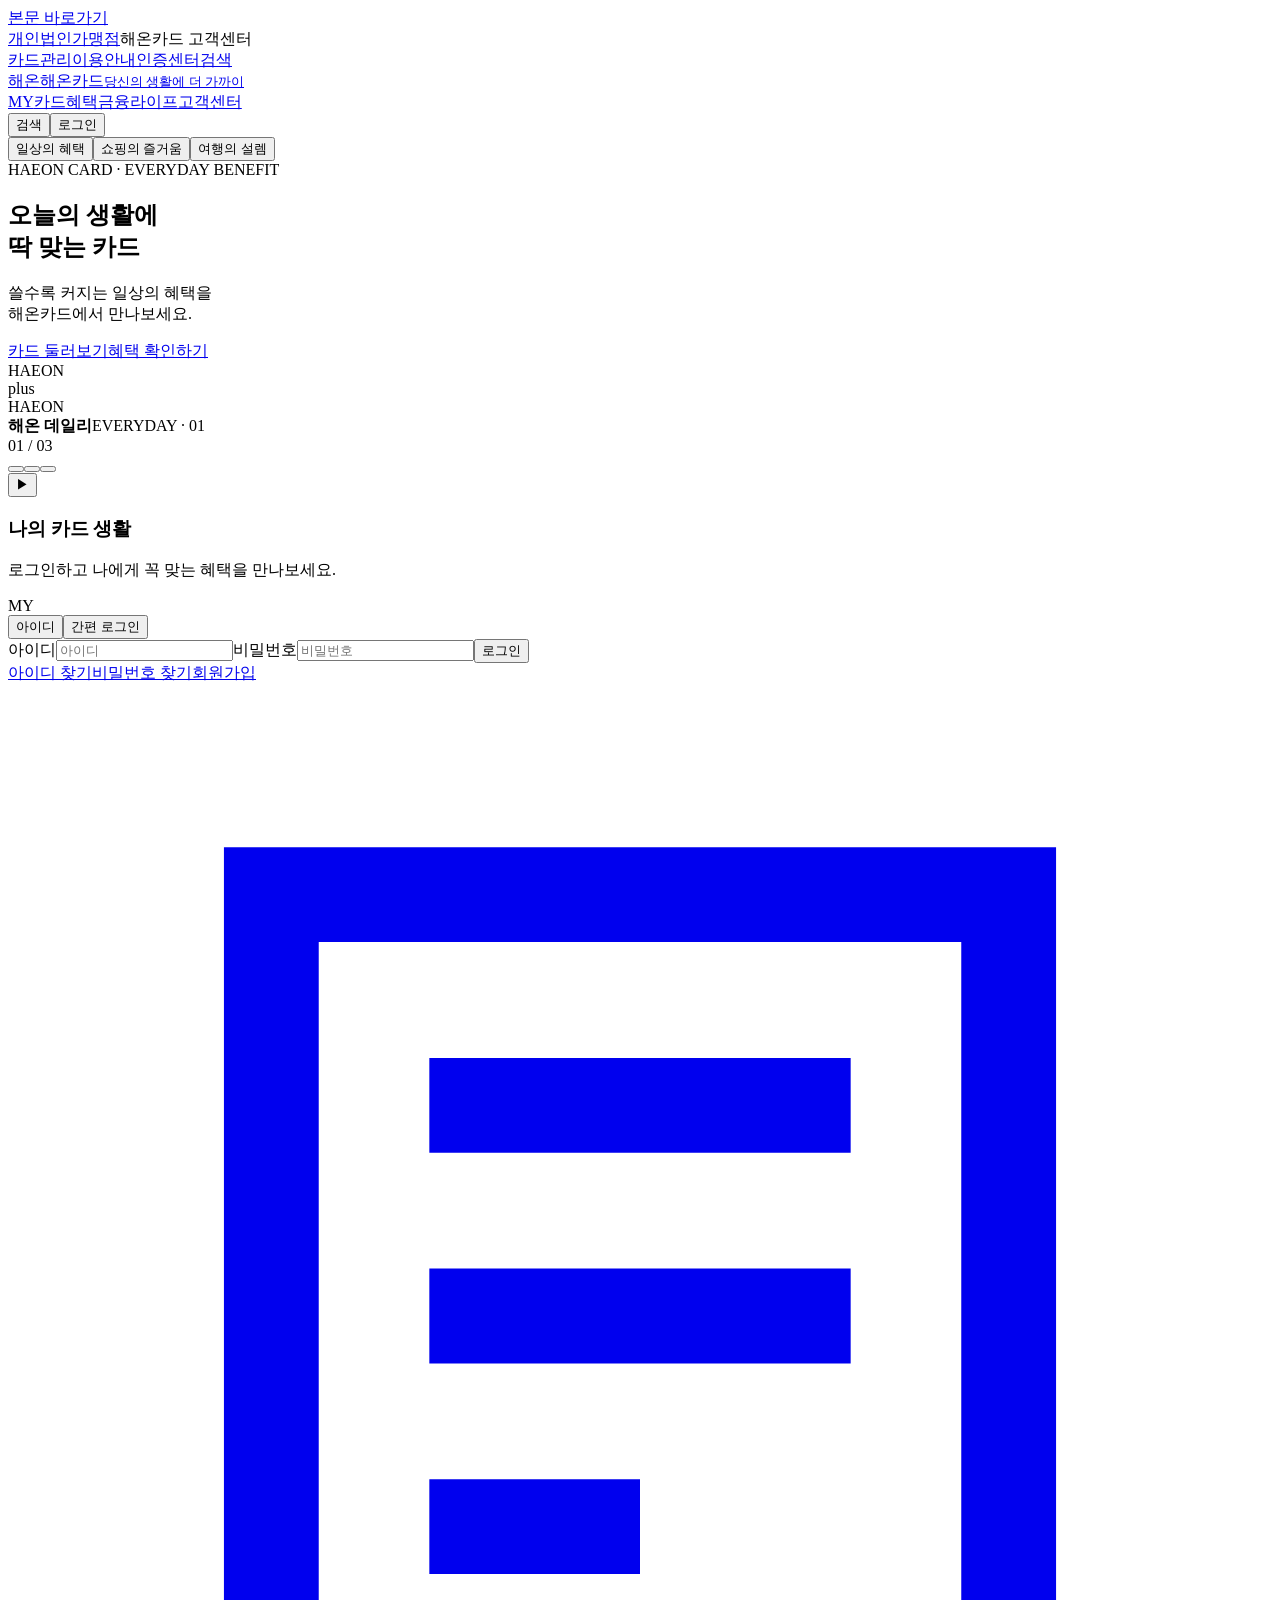
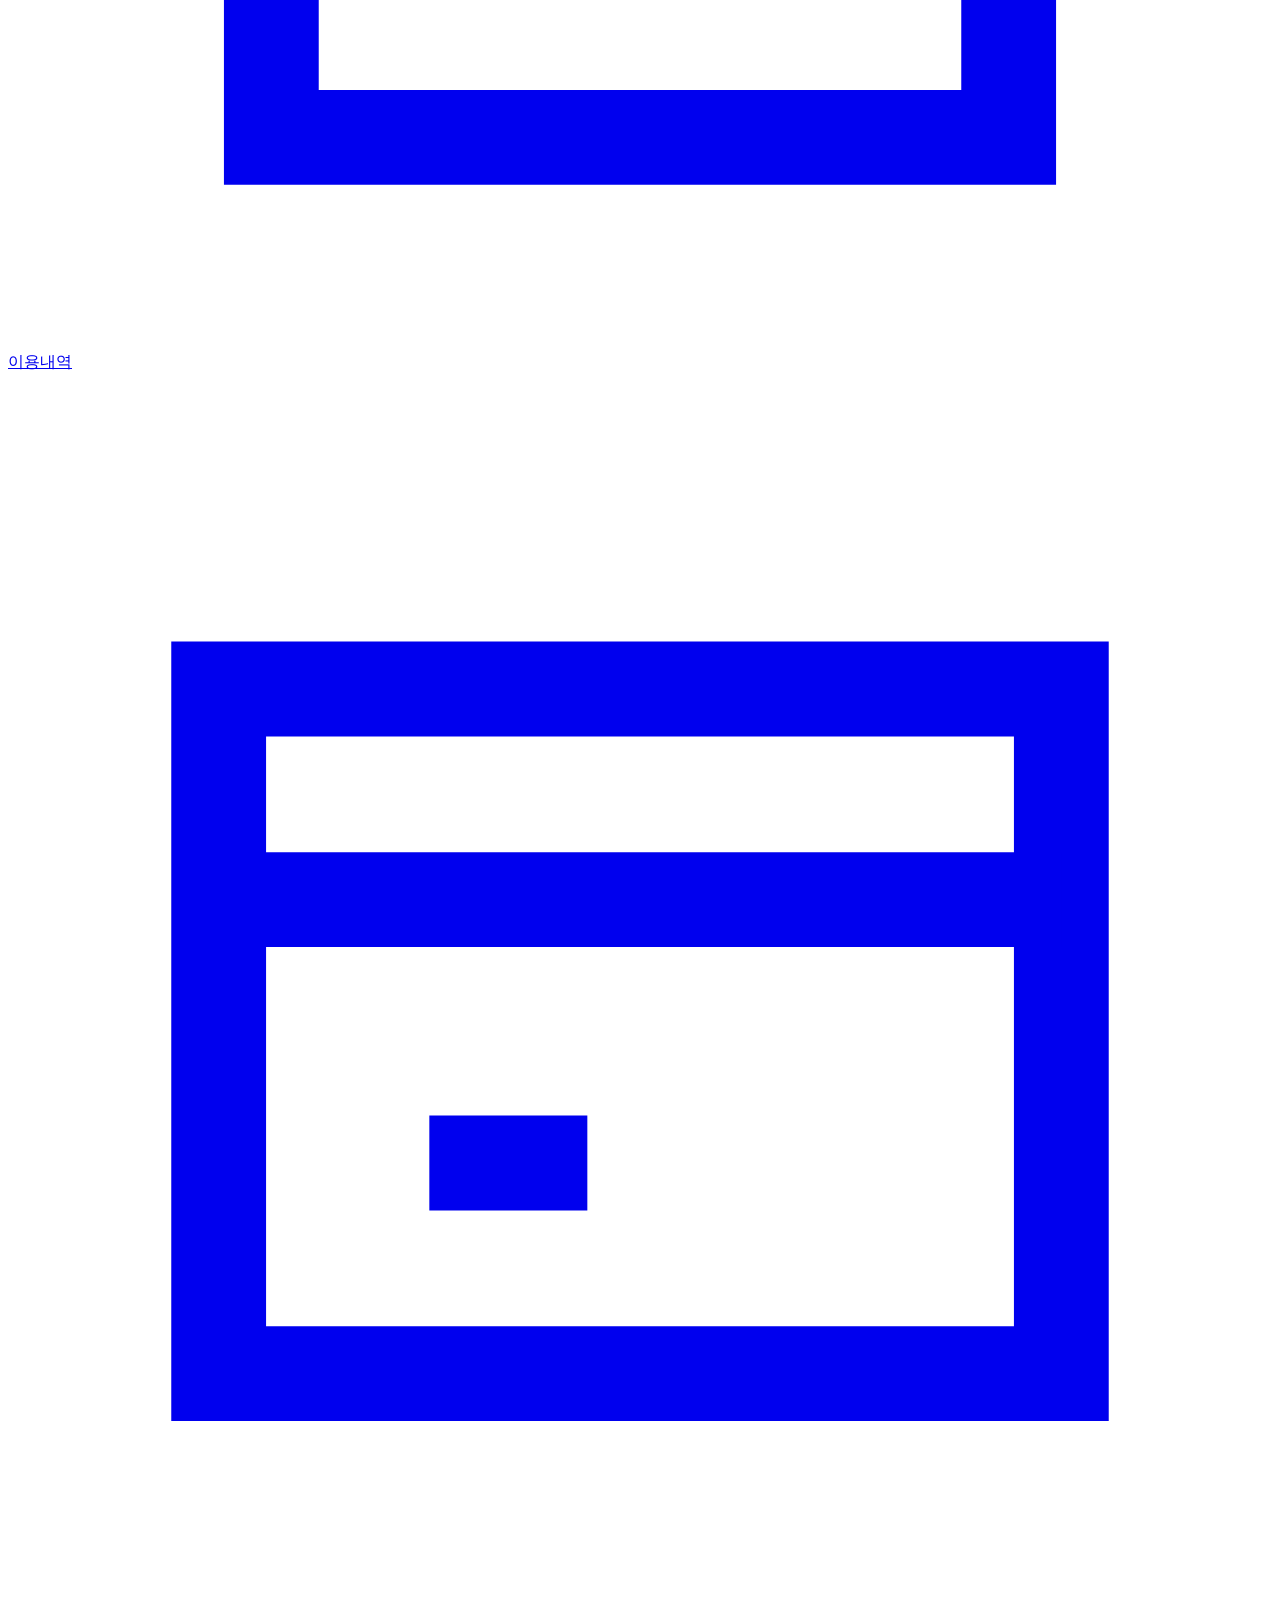
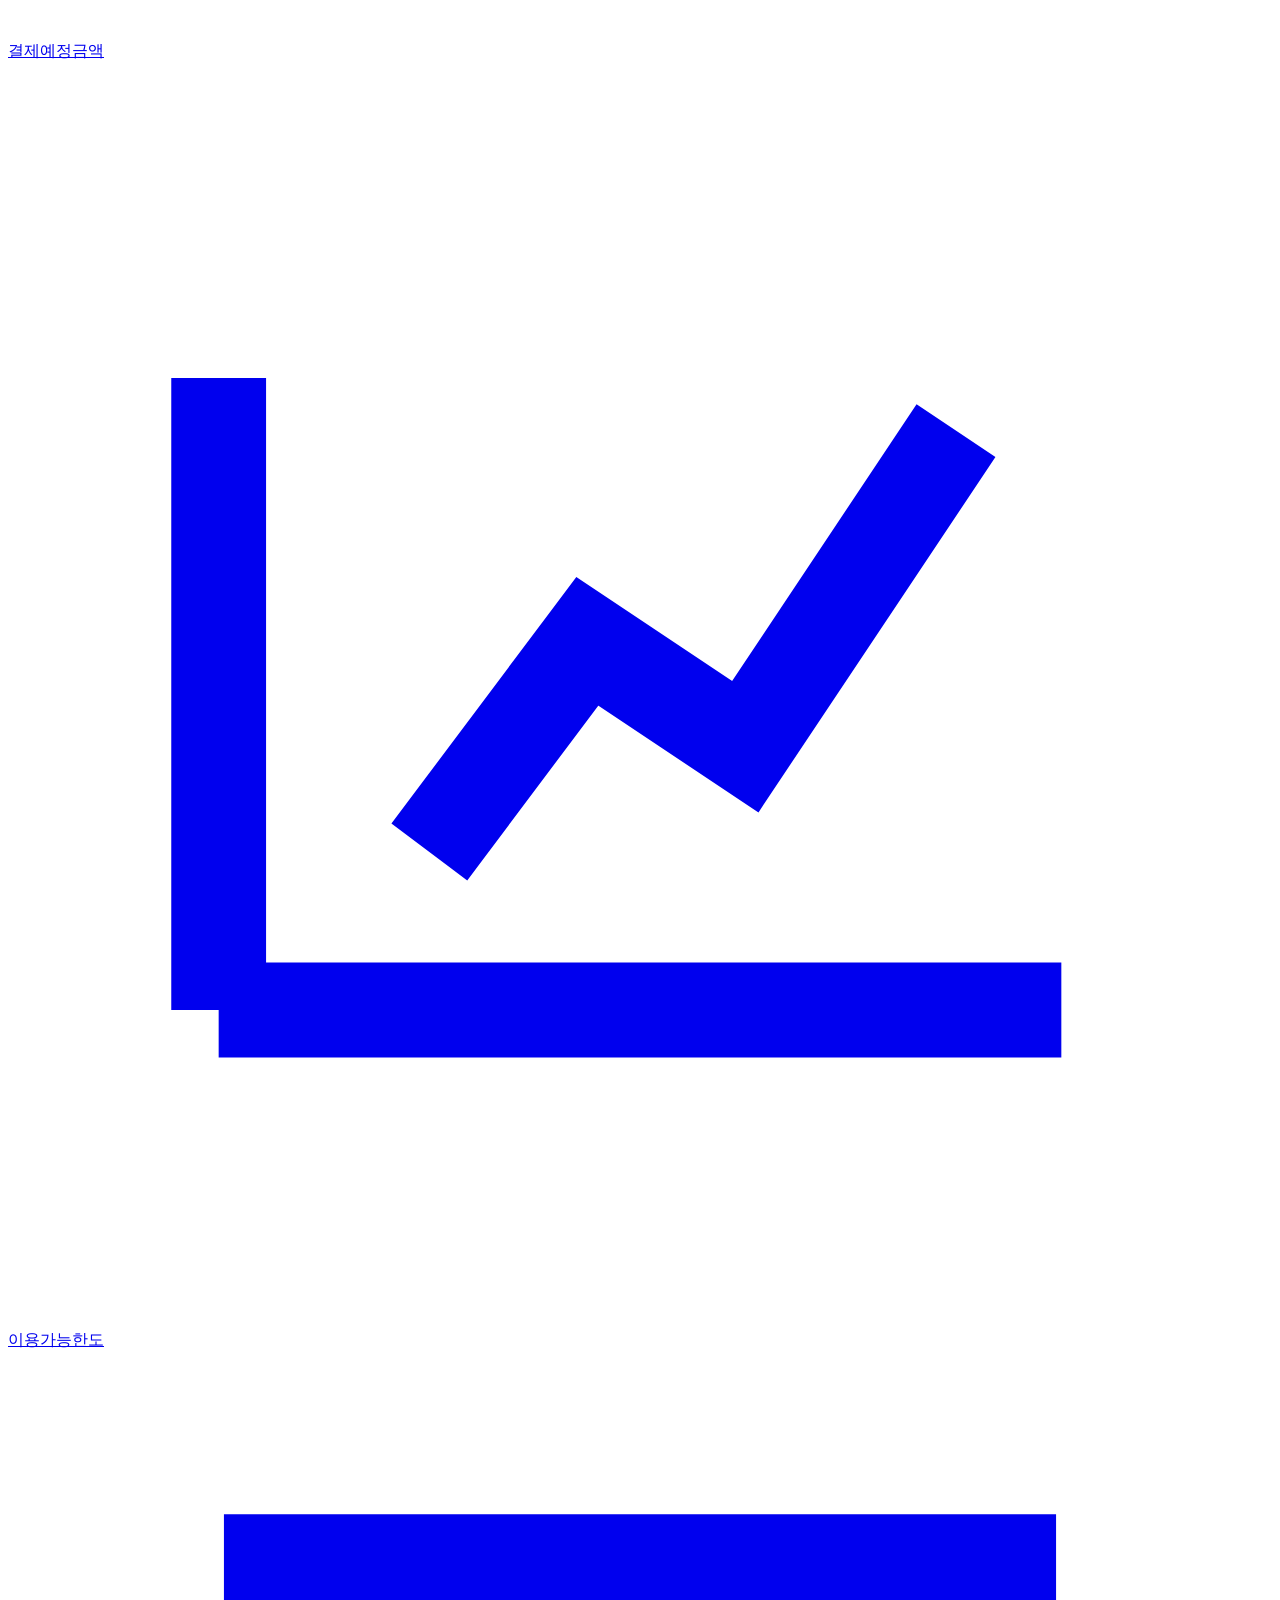
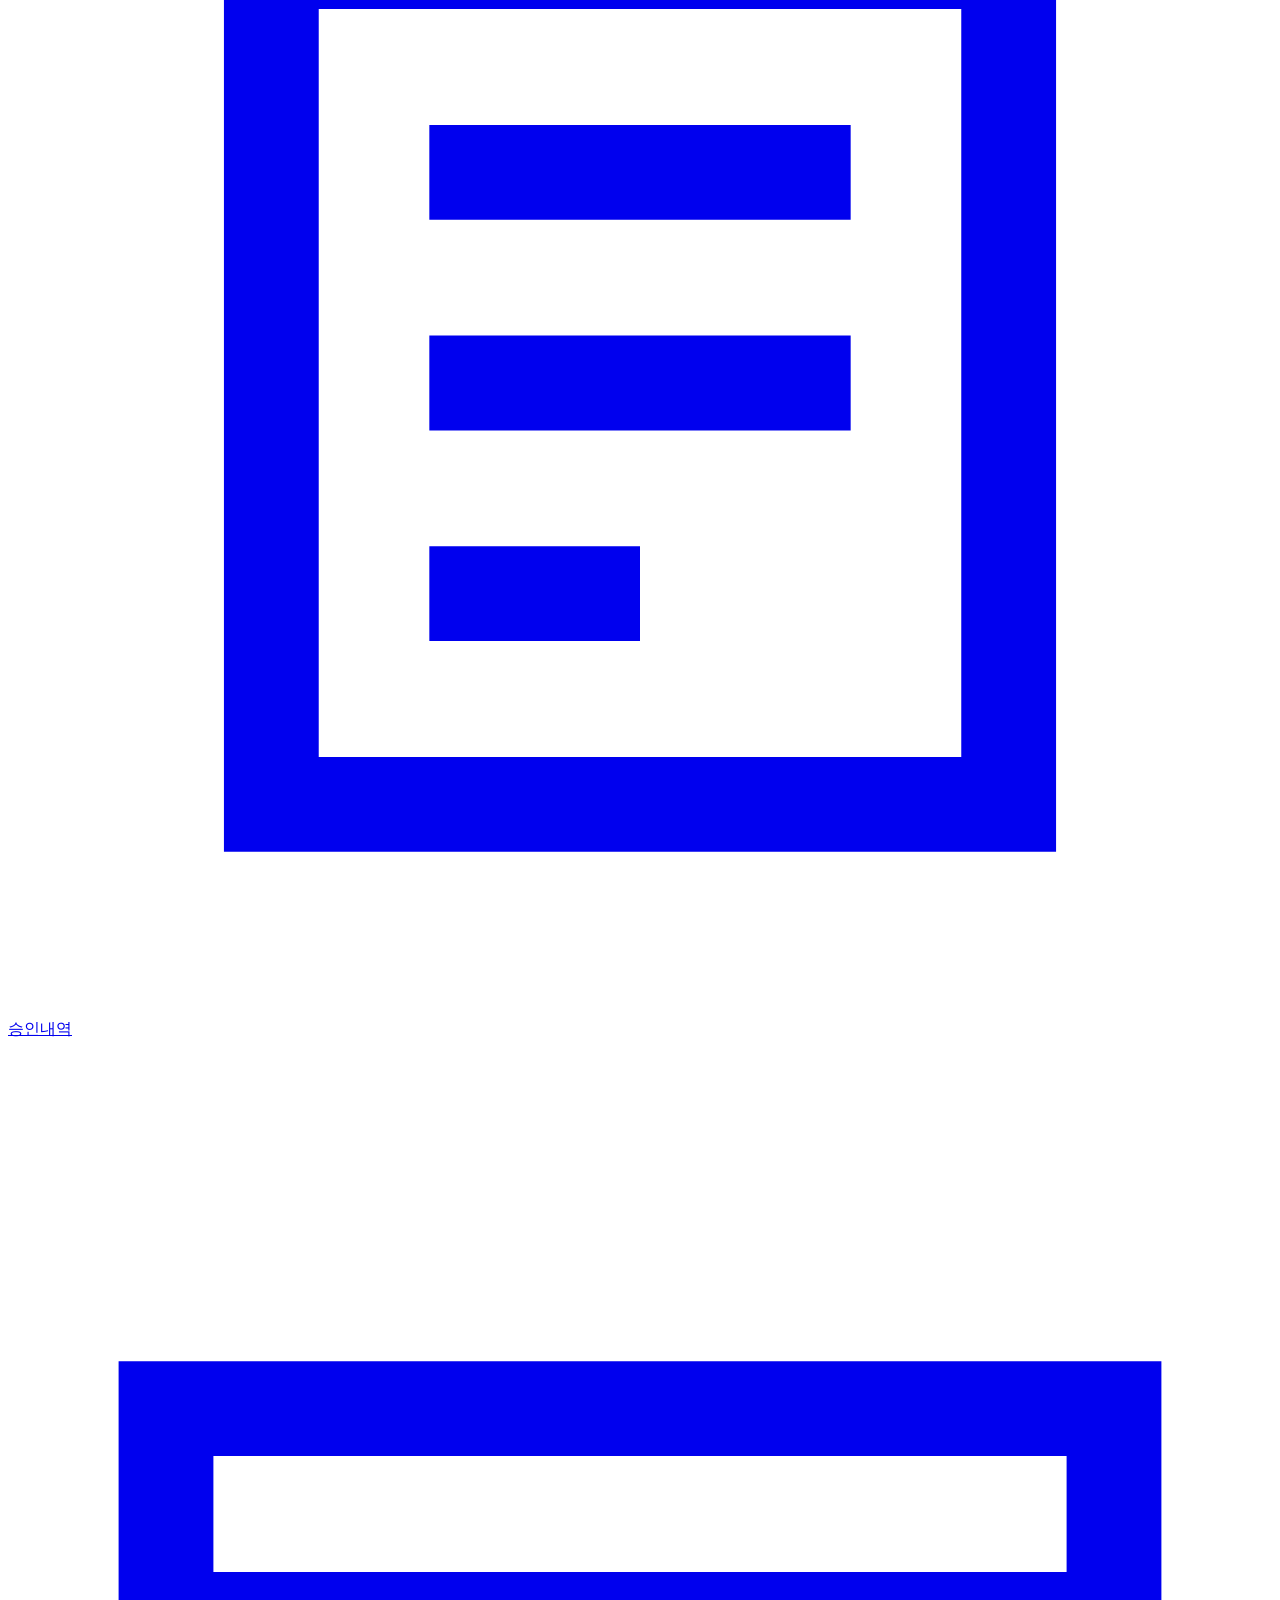
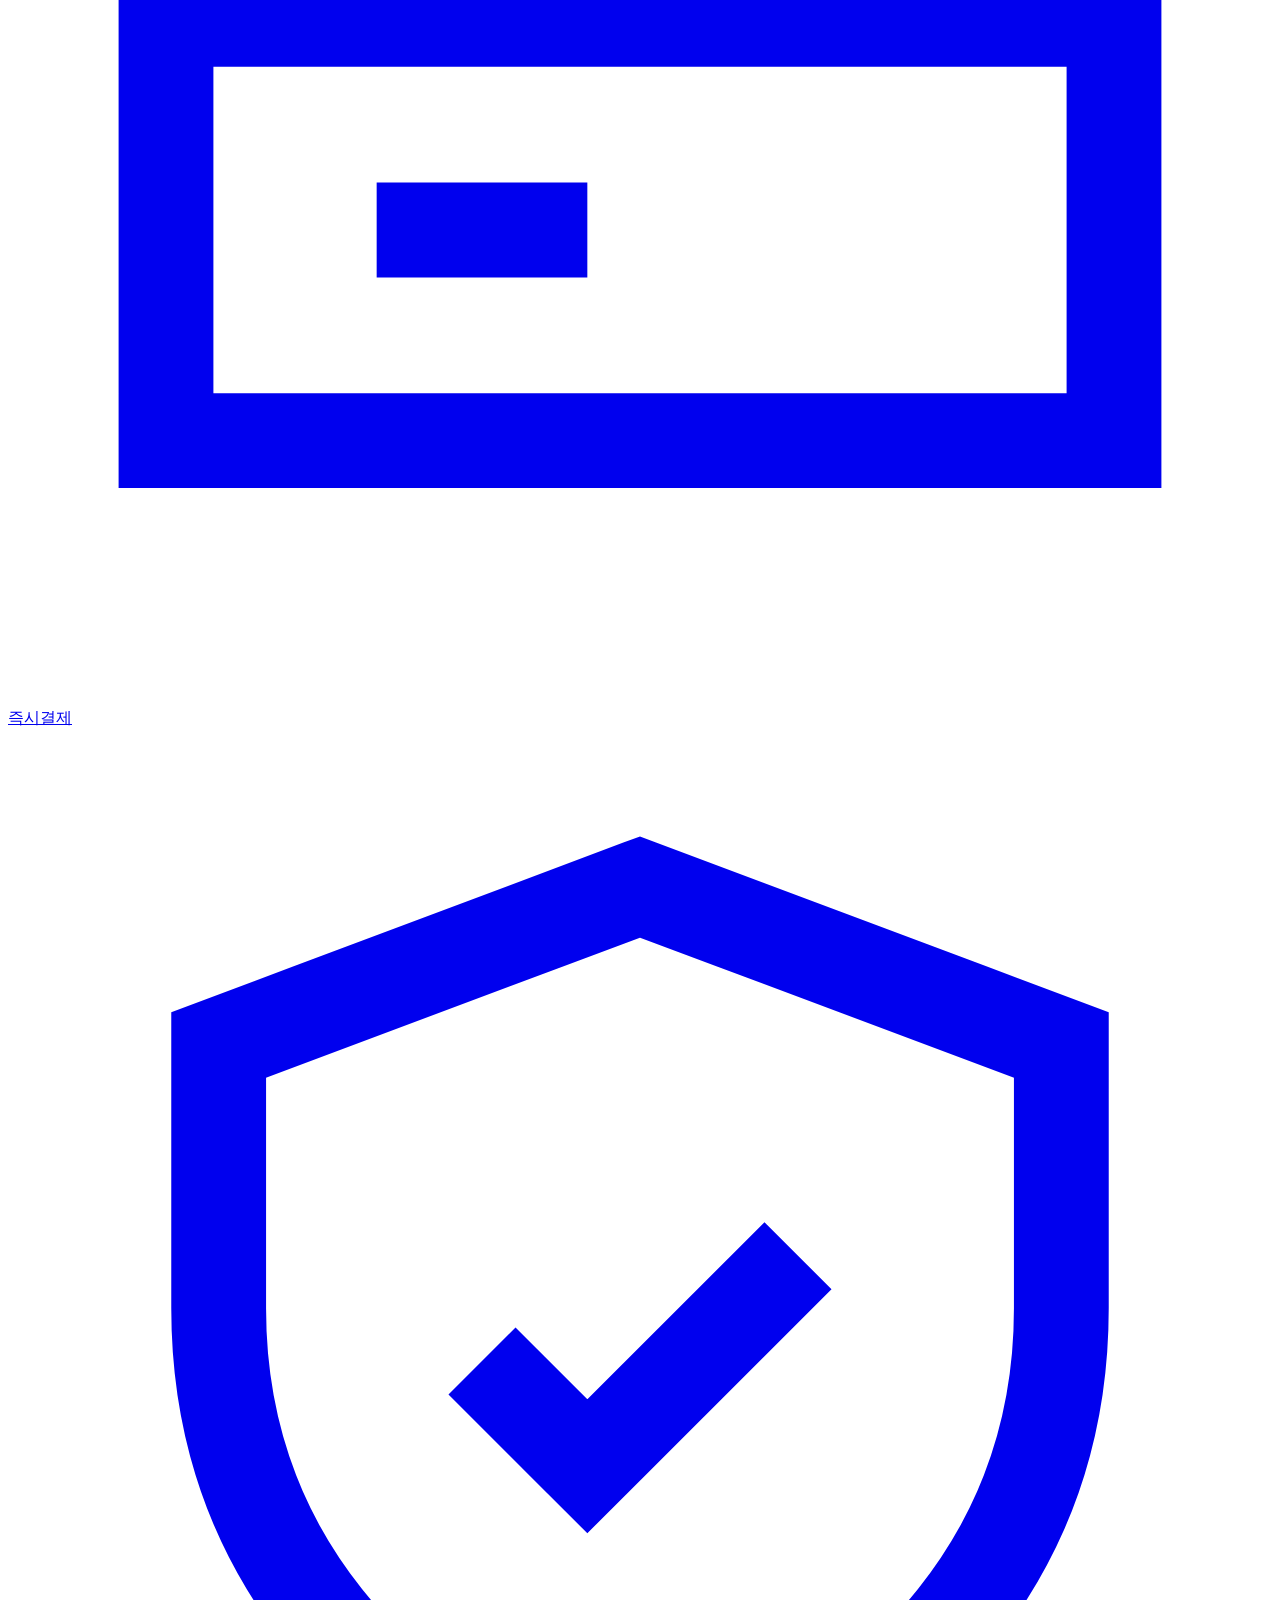
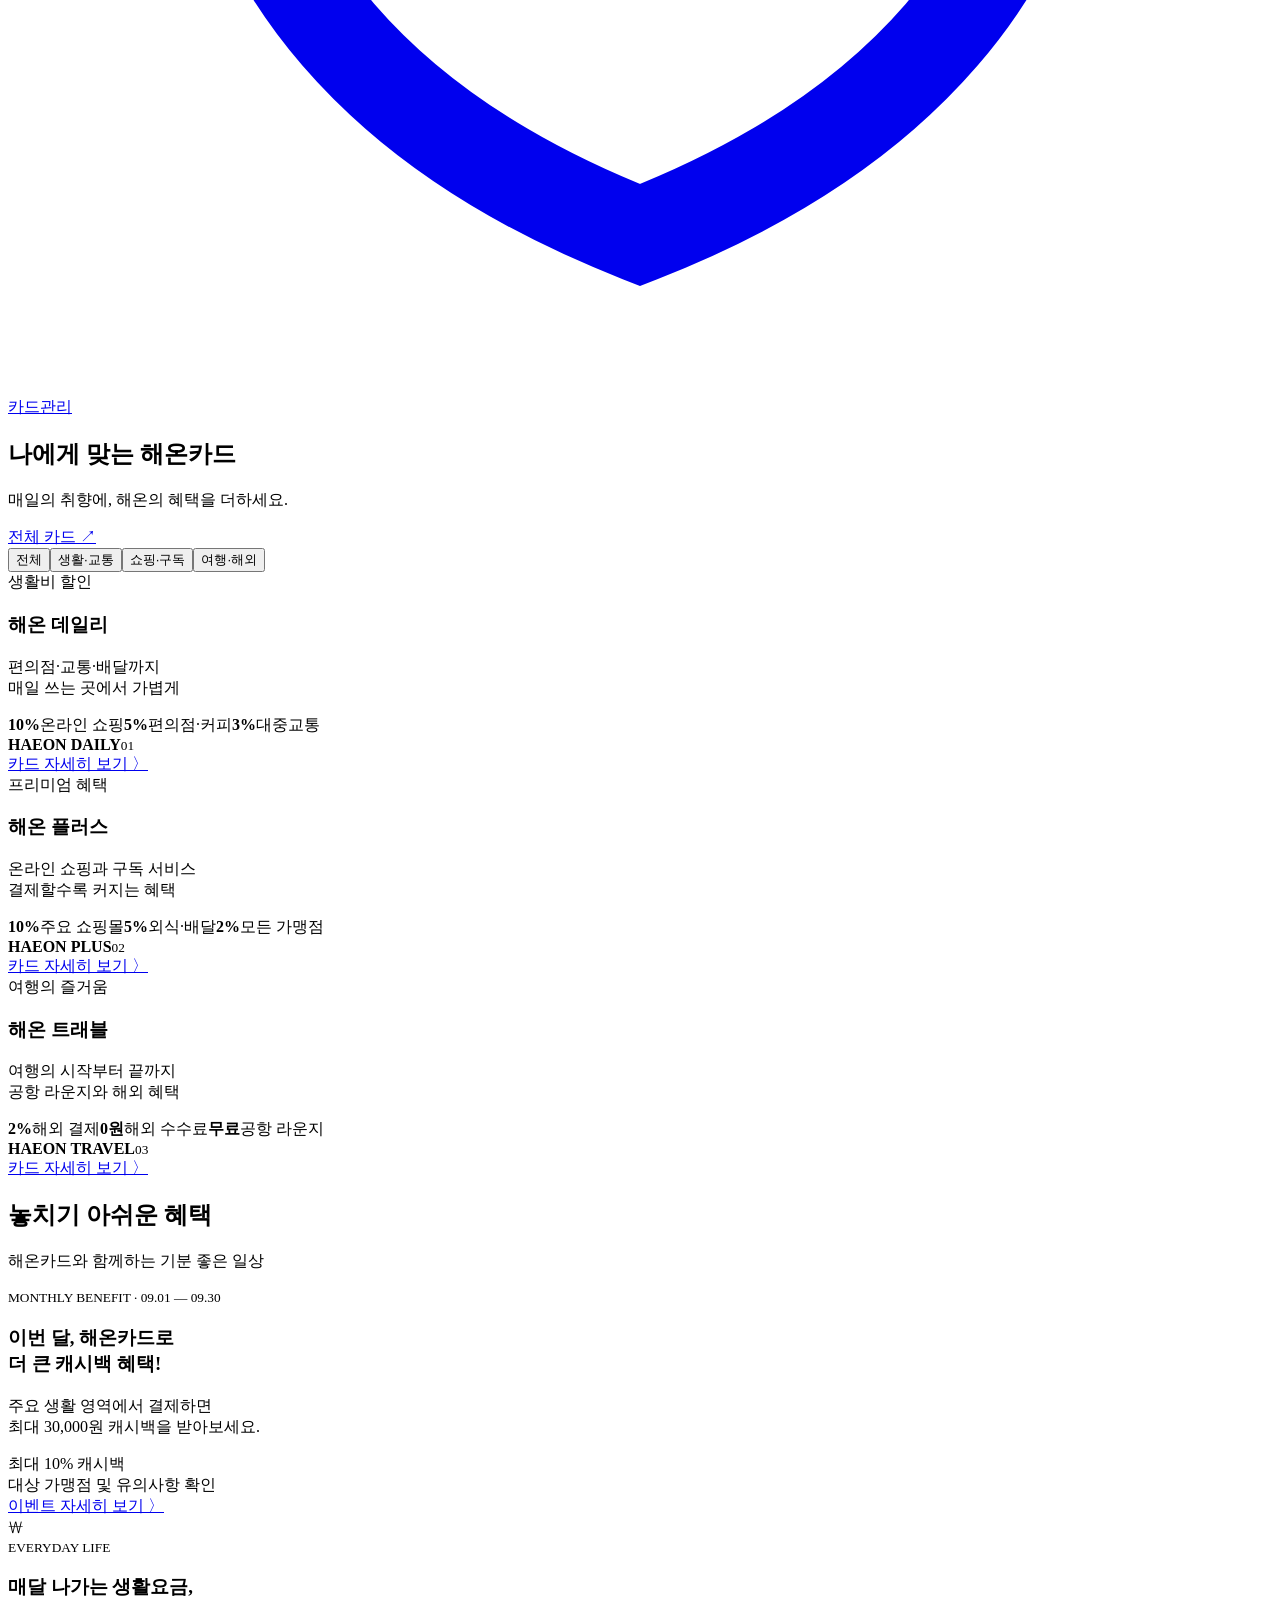
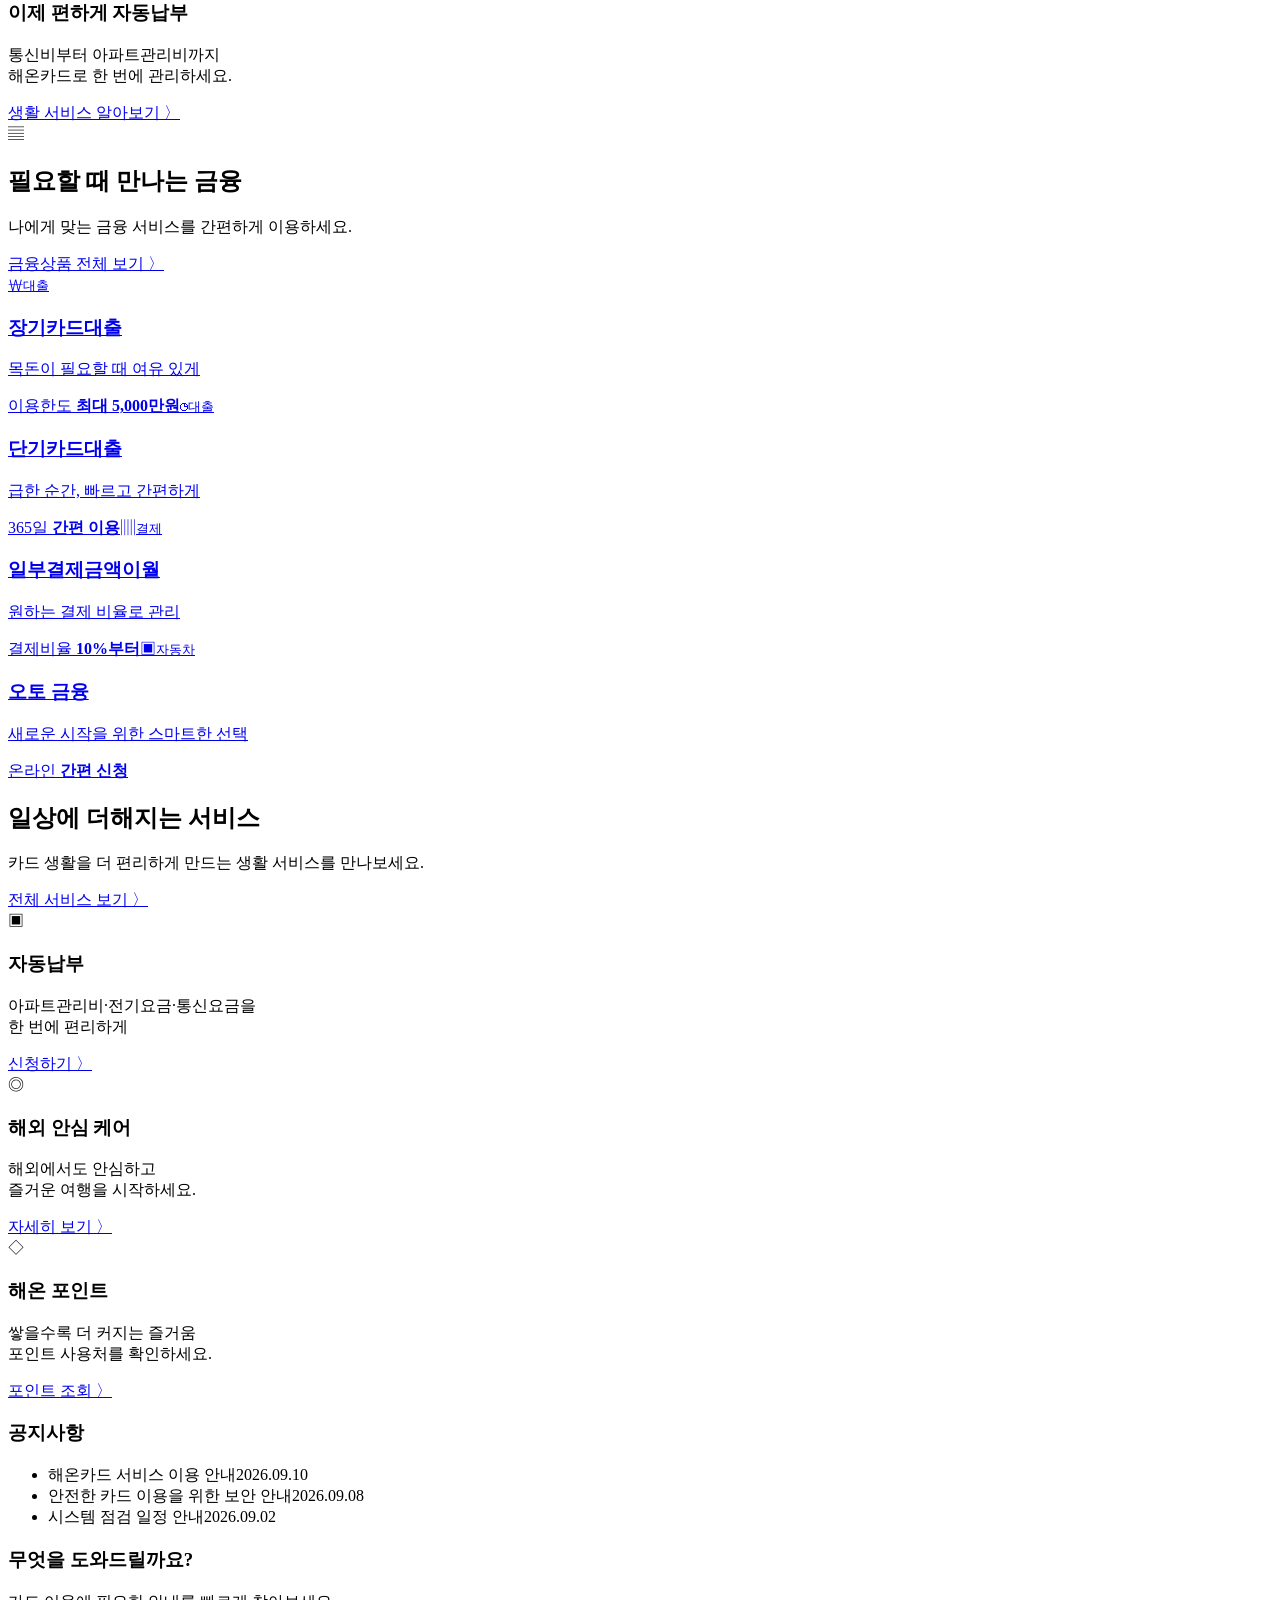
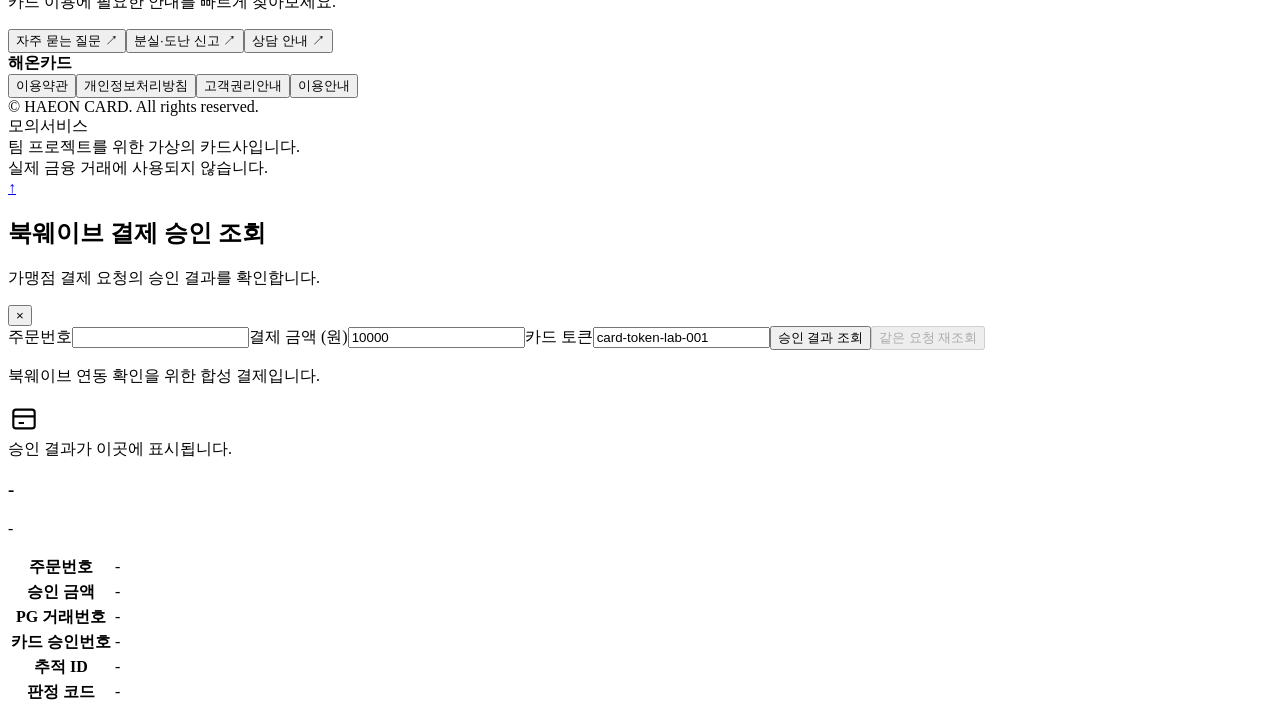
==== commit 2a68b562: "feat: refine haeon card frontend ux" ====
--- a/services/bookwave-app/src/main/resources/static/index.html
+++ b/services/bookwave-app/src/main/resources/static/index.html
@@ -3,342 +3,39 @@
 <head>
   <meta charset="utf-8">
   <meta name="viewport" content="width=device-width, initial-scale=1">
-  <meta name="theme-color" content="#103f73">
+  <meta name="theme-color" content="#087f79">
   <title>해온카드</title>
-  <style>
-    :root {
-      --ink: #17212e;
-      --sub: #667085;
-      --line: #e5e9ef;
-      --blue: #103f73;
-      --blue-2: #1967b3;
-      --aqua: #13a7a0;
-      --sky: #eaf4ff;
-      --surface: #fff;
-      --page: #f7f9fc;
-      --shadow: 0 14px 40px rgba(24, 52, 84, .08);
-    }
-
-    * { box-sizing: border-box; }
-    html { scroll-behavior: smooth; }
-    body {
-      margin: 0;
-      color: var(--ink);
-      background: var(--page);
-      font-family: "Pretendard Variable", Pretendard, "Noto Sans KR", system-ui, -apple-system, sans-serif;
-      font-size: 15px;
-      line-height: 1.5;
-      word-break: keep-all;
-    }
-    button, input { font: inherit; }
-    button { cursor: pointer; }
-    a { color: inherit; text-decoration: none; }
-    .wrap { max-width: 1240px; margin: 0 auto; padding: 0 30px; }
-
-    .utility-bar { height: 38px; background: #fff; border-bottom: 1px solid #f0f2f5; color: #7a8492; font-size: 11px; }
-    .utility-bar .wrap { height: 100%; display: flex; justify-content: space-between; align-items: center; }
-    .utility-left, .utility-right { display: flex; align-items: center; gap: 17px; }
-    .utility-left a:first-child { color: var(--blue); font-weight: 800; }
-    .utility-right a:hover, .utility-left a:hover { color: var(--blue); }
-    .divider { width: 1px; height: 11px; background: #dce2e9; }
-
-    .main-header { background: #fff; border-bottom: 1px solid var(--line); position: sticky; top: 0; z-index: 20; }
-    .main-header .wrap { min-height: 82px; display: flex; align-items: center; gap: 42px; }
-    .brand { display: flex; align-items: center; gap: 11px; flex-shrink: 0; }
-    .brand-symbol { width: 43px; height: 43px; display: grid; place-items: center; color: #fff; font-size: 13px; font-weight: 900; letter-spacing: -.09em; border-radius: 15px 15px 15px 5px; background: linear-gradient(145deg, #0f467f, #19a9ad); box-shadow: 0 8px 20px rgba(16, 63, 115, .2); }
-    .brand-name { font-size: 21px; font-weight: 900; letter-spacing: -.07em; }
-    .brand-name small { display: block; margin-top: -2px; color: var(--sub); font-size: 11px; font-weight: 600; letter-spacing: -.02em; }
-    .gnb { display: flex; align-items: center; gap: 31px; height: 82px; color: #27384d; font-weight: 800; }
-    .gnb a { height: 100%; display: inline-flex; align-items: center; position: relative; }
-    .gnb a:hover, .gnb a.active { color: var(--blue-2); }
-    .gnb a.active::after { content: ""; position: absolute; left: 0; right: 0; bottom: 0; height: 3px; border-radius: 3px 3px 0 0; background: var(--aqua); }
-    .header-actions { margin-left: auto; display: flex; gap: 8px; }
-    .header-btn { border: 1px solid #d9e0e9; border-radius: 9px; padding: 9px 13px; color: #314258; background: #fff; font-size: 12px; font-weight: 800; }
-    .header-btn.primary { border-color: var(--blue); color: #fff; background: var(--blue); }
-    .header-btn:hover { border-color: #9db2c9; background: #f8fbfe; }
-    .header-btn.primary:hover { background: #0c3560; }
-
-    .page { padding-bottom: 62px; }
-    .hero { padding: 27px 0 0; }
-    .hero-panel { min-height: 312px; position: relative; overflow: hidden; border-radius: 2px; color: #fff; background: linear-gradient(112deg, #0d3766 0%, #10558e 52%, #128b92 100%); }
-    .hero-panel::before { content: ""; position: absolute; width: 530px; height: 530px; right: -110px; bottom: -360px; border: 1px solid rgba(255,255,255,.22); border-radius: 50%; box-shadow: 0 0 0 28px rgba(255,255,255,.04), 0 0 0 70px rgba(255,255,255,.035); }
-    .hero-panel::after { content: ""; position: absolute; width: 280px; height: 280px; right: 250px; top: -210px; border-radius: 50%; background: rgba(38, 182, 184, .19); filter: blur(2px); }
-    .hero-copy { position: relative; z-index: 1; max-width: 570px; padding: 47px 58px 40px; }
-    .hero-copy .overline { color: #a9ece4; font-size: 12px; font-weight: 800; letter-spacing: .08em; }
-    .hero-copy h1 { margin: 14px 0 13px; font-size: clamp(30px, 4vw, 44px); line-height: 1.18; letter-spacing: -.065em; }
-    .hero-copy p { margin: 0; color: #e5f2ff; font-size: 16px; }
-    .hero-buttons { display: flex; gap: 9px; margin-top: 27px; }
-    .hero-buttons a { display: inline-flex; align-items: center; justify-content: center; border-radius: 9px; padding: 11px 16px; font-size: 12px; font-weight: 800; }
-    .hero-buttons .solid { color: var(--blue); background: #fff; }
-    .hero-buttons .ghost { border: 1px solid rgba(255,255,255,.42); color: #fff; background: rgba(255,255,255,.06); }
-    .hero-buttons a:hover { transform: translateY(-1px); }
-    .hero-card-art { position: absolute; z-index: 2; right: 70px; top: 44px; width: 370px; height: 225px; padding: 29px; border: 1px solid rgba(255,255,255,.42); border-radius: 19px; transform: rotate(-8deg); color: rgba(255,255,255,.92); background: linear-gradient(135deg, rgba(255,255,255,.28), rgba(255,255,255,.06)); box-shadow: 0 23px 36px rgba(6, 30, 58, .28); backdrop-filter: blur(8px); transition: transform .35s ease, box-shadow .35s ease; }
-    .hero-card-art:hover { transform: rotate(-5deg) translateY(-5px); box-shadow: 0 29px 44px rgba(6, 30, 58, .33); }
-    .hero-card-art::after { content: ""; width: 120px; height: 120px; position: absolute; right: -28px; bottom: -43px; border: 1px solid rgba(255,255,255,.3); border-radius: 50%; }
-    .hero-card-art .chip { width: 42px; height: 29px; border: 1px solid rgba(255,255,255,.6); border-radius: 7px; background: linear-gradient(135deg, rgba(247,218,139,.8), rgba(255,255,255,.24)); }
-    .hero-card-art .card-label { position: absolute; right: 24px; top: 25px; font-size: 12px; font-weight: 800; letter-spacing: .05em; }
-    .hero-card-art strong { display: block; margin-top: 57px; font-size: 23px; letter-spacing: -.06em; }
-    .hero-card-art span { display: block; margin-top: 4px; font-size: 11px; opacity: .8; }
-    .hero-dots { position: absolute; z-index: 3; left: 58px; bottom: 22px; display: flex; gap: 7px; }
-    .hero-dots button { width: 23px; height: 4px; padding: 0; border: 0; border-radius: 4px; background: rgba(255,255,255,.35); }
-    .hero-dots button.active { background: #fff; }
-
-    .quick-links { display: grid; grid-template-columns: repeat(6, 1fr); background: #fff; border: 1px solid var(--line); border-top: 0; box-shadow: 0 5px 20px rgba(17, 55, 92, .04); }
-    .quick-link { min-height: 102px; display: flex; flex-direction: column; align-items: center; justify-content: center; gap: 8px; border-right: 1px solid #edf0f4; color: #34485e; font-size: 12px; font-weight: 800; }
-    .quick-link:last-child { border-right: 0; }
-    .quick-link:hover { color: var(--blue-2); background: #f9fbfd; }
-    .quick-icon { width: 30px; height: 30px; display: grid; place-items: center; border-radius: 10px; color: var(--blue-2); background: #eef5fd; }
-    .quick-icon svg { width: 17px; height: 17px; }
-
-    .section { margin-top: 44px; }
-    .section-head { display: flex; align-items: end; justify-content: space-between; margin-bottom: 16px; }
-    .section-head h2 { margin: 0; font-size: 24px; letter-spacing: -.06em; }
-    .section-head p { margin: 3px 0 0; color: var(--sub); font-size: 13px; }
-    .more { color: #607084; font-size: 12px; font-weight: 800; }
-    .more:hover { color: var(--blue-2); }
-    .product-grid { display: grid; grid-template-columns: repeat(3, 1fr); gap: 16px; }
-    .product-card { position: relative; min-height: 280px; padding: 21px; overflow: hidden; border: 1px solid var(--line); border-radius: 15px; background: #fff; transition: .2s ease; }
-    .product-card:hover { transform: translateY(-4px); border-color: #b4c9df; box-shadow: var(--shadow); }
-    .product-card .tag { color: var(--aqua); font-size: 11px; font-weight: 850; }
-    .product-card h3 { margin: 7px 0 6px; font-size: 19px; letter-spacing: -.06em; }
-    .product-card p { max-width: 185px; margin: 0; color: var(--sub); font-size: 13px; }
-    .product-card .card-mini { position: absolute; right: -27px; bottom: 30px; width: 205px; height: 128px; padding: 17px; border-radius: 15px; transform: rotate(-12deg); box-shadow: 0 17px 25px rgba(28, 64, 103, .2); transition: transform .25s ease; }
-    .product-card:hover .card-mini { transform: rotate(-8deg) translateY(-6px); }
-    .product-card:nth-child(1) .card-mini { color: #fff; background: linear-gradient(135deg, #123f7c, #23a4a0); }
-    .product-card:nth-child(2) .card-mini { color: #182a3b; background: linear-gradient(135deg, #e7d4a5, #fff6d8); }
-    .product-card:nth-child(3) .card-mini { color: #fff; background: linear-gradient(135deg, #3a3d54, #8e93b1); }
-    .card-mini i { display: block; width: 30px; height: 22px; border-radius: 5px; background: rgba(255,255,255,.5); }
-    .card-mini b { position: absolute; left: 17px; bottom: 17px; font-size: 11px; }
-    .card-mini small { position: absolute; right: 17px; bottom: 17px; font-size: 11px; }
-    .benefits { display: flex; gap: 6px; margin-top: 18px; }
-    .benefit-chip { display: inline-flex; flex-direction: column; min-width: 58px; padding: 7px 8px; border: 1px solid #e7eef5; border-radius: 8px; color: #6d7c8c; background: #f8fbfd; font-size: 11px; line-height: 1.25; }
-    .benefit-chip strong { color: var(--aqua); font-size: 17px; letter-spacing: -.06em; }
-    .product-card .detail { position: absolute; left: 21px; bottom: 22px; color: var(--blue-2); font-size: 11px; font-weight: 800; }
-
-    .middle-grid { display: grid; grid-template-columns: 1fr 370px; gap: 18px; }
-    .benefit-banner { min-height: 255px; position: relative; overflow: hidden; padding: 29px 31px; border-radius: 15px; color: #192a3d; background: linear-gradient(109deg, #eef8ff, #dff6f1); }
-    .benefit-banner::after { content: ""; position: absolute; width: 290px; height: 290px; right: -75px; top: -120px; border: 1px solid rgba(16, 112, 132, .16); border-radius: 50%; box-shadow: 0 0 0 27px rgba(16, 112, 132, .05), 0 0 0 54px rgba(16, 112, 132, .04); }
-    .benefit-banner small { color: #168a89; font-size: 11px; font-weight: 850; }
-    .benefit-banner h3 { margin: 9px 0 7px; font-size: 25px; letter-spacing: -.07em; }
-    .benefit-banner p { margin: 0; color: #587181; font-size: 14px; }
-    .benefit-banner a { display: inline-block; margin-top: 15px; color: #137a80; font-size: 12px; font-weight: 850; }
-    .event-value { margin-top: 11px; color: #087b79; font-size: 21px; font-weight: 900; letter-spacing: -.06em; }
-    .event-date { margin-top: 3px; color: #6f8993; font-size: 11px; }
-    .login-card { padding: 23px 23px; border: 1px solid var(--line); border-radius: 15px; background: #fff; }
-    .login-card h3 { margin: 0; font-size: 18px; letter-spacing: -.05em; }
-    .login-card p { margin: 5px 0 16px; color: var(--sub); font-size: 13px; }
-    .login-tabs { display: flex; border-bottom: 1px solid #e5eaf0; }
-    .login-tabs button { flex: 1; padding: 10px 0; border: 0; border-bottom: 2px solid transparent; color: #718096; background: #fff; font-size: 12px; font-weight: 800; }
-    .login-tabs button.active { border-color: var(--blue-2); color: var(--blue); }
-    .login-input { width: 100%; height: 41px; margin-top: 14px; padding: 0 11px; border: 1px solid #d7e0e9; border-radius: 8px; outline: none; font-size: 12px; }
-    .login-input:focus { border-color: #72a2cc; box-shadow: 0 0 0 3px rgba(28, 115, 201, .1); }
-    .login-submit { width: 100%; height: 42px; margin-top: 9px; border: 0; border-radius: 8px; color: #fff; background: var(--blue); font-size: 12px; font-weight: 850; }
-    .login-submit:hover { background: #0b3159; }
-    .login-links { display: flex; justify-content: center; gap: 14px; margin-top: 13px; color: #8995a4; font-size: 11px; }
-    .my-card { padding: 23px; border: 1px solid var(--line); border-radius: 15px; background: #fff; }
-    .my-heading { display: flex; align-items: start; justify-content: space-between; gap: 10px; }
-    .my-heading h3 { margin: 0; font-size: 19px; letter-spacing: -.06em; }
-    .my-heading p { margin: 4px 0 0; color: var(--sub); font-size: 12px; }
-    .my-link { color: var(--blue-2); font-size: 11px; font-weight: 850; white-space: nowrap; }
-    .my-card-art { position: relative; height: 55px; margin-top: 16px; padding: 13px 15px; overflow: hidden; border-radius: 10px; color: #fff; background: linear-gradient(115deg, #123f7c, #1d8da0); }
-    .my-card-art::after { content: ""; position: absolute; width: 130px; height: 130px; right: -28px; top: -50px; border: 1px solid rgba(255,255,255,.23); border-radius: 50%; }
-    .my-card-art strong { position: relative; z-index: 1; display: block; font-size: 13px; }
-    .my-card-art span { position: relative; z-index: 1; display: block; margin-top: 1px; font-size: 11px; opacity: .82; }
-    .my-stats { display: grid; grid-template-columns: repeat(3, 1fr); margin-top: 13px; border: 1px solid #e6edf3; border-radius: 10px; background: #fbfdff; }
-    .my-stat { padding: 12px 10px; border-right: 1px solid #e6edf3; }
-    .my-stat:last-child { border-right: 0; }
-    .my-stat span { display: block; color: #7a8795; font-size: 11px; }
-    .my-stat strong { display: block; margin-top: 4px; color: #243a54; font-size: 15px; letter-spacing: -.04em; }
-    .my-stat small { display: block; margin-top: 2px; color: #7e8b98; font-size: 11px; }
-    .limit-bar { height: 5px; margin-top: 7px; overflow: hidden; border-radius: 99px; background: #e7edf3; }
-    .limit-bar i { display: block; width: 14%; height: 100%; border-radius: inherit; background: linear-gradient(90deg, var(--aqua), #6dc5d9); }
-    .my-actions { display: grid; grid-template-columns: repeat(3, 1fr); gap: 7px; margin-top: 11px; }
-    .my-actions button { padding: 8px 4px; border: 1px solid #e0e8f0; border-radius: 8px; color: #4d6379; background: #fff; font-size: 11px; font-weight: 750; }
-    .my-actions button:hover { color: var(--blue-2); border-color: #aac3db; background: #f8fbff; }
-    [hidden] { display: none !important; }
-    .my-login-view { min-height: 254px; }
-    .my-login-view .my-heading p { max-width: 230px; }
-    .my-login-form { margin-top: 14px; }
-    .my-login-form .login-input { margin-top: 0; margin-bottom: 8px; }
-    .my-login-form .login-submit { margin-top: 1px; }
-    .my-login-view .login-links { margin-top: 12px; }
-    .sr-only { position: absolute; width: 1px; height: 1px; padding: 0; margin: -1px; overflow: hidden; clip: rect(0,0,0,0); white-space: nowrap; border: 0; }
-
-    .finance-grid { display: grid; grid-template-columns: repeat(4, 1fr); gap: 13px; }
-    .finance-card { min-height: 148px; padding: 18px; border: 1px solid var(--line); border-radius: 13px; background: #fff; }
-    .finance-card small { color: #748294; font-size: 11px; font-weight: 800; }
-    .finance-card h3 { margin: 8px 0 5px; font-size: 16px; letter-spacing: -.05em; }
-    .finance-card p { margin: 0; color: var(--sub); font-size: 12px; }
-    .finance-card .finance-icon { float: right; width: 34px; height: 34px; display: grid; place-items: center; border-radius: 50%; color: var(--blue-2); background: #edf5ff; font-size: 17px; }
-    .finance-card .finance-value { display: block; margin-top: 12px; color: #344b62; font-size: 11px; font-weight: 700; }
-    .finance-card .finance-value strong { color: var(--blue-2); font-size: 15px; }
-
-    .service-grid { display: grid; grid-template-columns: repeat(3, 1fr); gap: 14px; }
-    .life-card { min-height: 162px; position: relative; overflow: hidden; padding: 21px; border: 1px solid var(--line); border-radius: 15px; background: #fff; transition: .2s ease; }
-    .life-card:hover { transform: translateY(-3px); box-shadow: var(--shadow); }
-    .life-card:nth-child(1) { background: linear-gradient(135deg, #f0fffb, #fff); }
-    .life-card:nth-child(2) { background: linear-gradient(135deg, #eef7ff, #fff); }
-    .life-card:nth-child(3) { background: linear-gradient(135deg, #f7f2ff, #fff); }
-    .life-icon { width: 42px; height: 42px; display: grid; place-items: center; border-radius: 14px; color: var(--aqua); background: rgba(19,167,160,.12); font-size: 20px; }
-    .life-card:nth-child(2) .life-icon { color: #2786d1; background: rgba(39,134,209,.12); }
-    .life-card:nth-child(3) .life-icon { color: #7853cc; background: rgba(120,83,204,.12); }
-    .life-card h3 { margin: 11px 0 4px; font-size: 17px; letter-spacing: -.05em; }
-    .life-card p { margin: 0; color: var(--sub); font-size: 12px; }
-    .life-card .detail { position: absolute; right: 20px; bottom: 21px; color: var(--blue-2); font-size: 11px; font-weight: 800; }
-    .finance-card:hover { border-color: #afc6dd; box-shadow: 0 9px 22px rgba(25, 61, 99, .06); }
-
-    .notice-section { display: grid; grid-template-columns: 1fr 1fr; gap: 18px; }
-    .notice-box { padding: 20px 22px; border: 1px solid var(--line); border-radius: 13px; background: #fff; }
-    .notice-box h3 { margin: 0 0 13px; font-size: 16px; letter-spacing: -.04em; }
-    .notice-list { margin: 0; padding: 0; list-style: none; }
-    .notice-list li { display: flex; justify-content: space-between; gap: 12px; padding: 9px 0; border-top: 1px solid #f0f2f5; color: #46576b; font-size: 12px; }
-    .notice-list li:first-child { border-top: 0; }
-    .notice-list time { flex-shrink: 0; color: #9aa4b1; font-size: 11px; }
-
-    footer { padding: 25px 30px 32px; border-top: 1px solid #e3e8ee; color: #7d8895; background: #fff; font-size: 11px; }
-    footer .wrap { display: flex; justify-content: space-between; gap: 20px; }
-    footer strong { color: #526274; }
-
-    .modal-backdrop { display: none; position: fixed; inset: 0; z-index: 50; padding: 20px; background: rgba(14, 29, 46, .58); }
-    .modal-backdrop.show { display: grid; place-items: center; animation: fade .18s ease both; }
-    @keyframes fade { from { opacity: 0; } to { opacity: 1; } }
-    .payment-modal { width: min(650px, 100%); max-height: calc(100vh - 40px); overflow: auto; border-radius: 16px; background: #fff; box-shadow: 0 28px 85px rgba(3, 20, 39, .32); animation: modal-in .22s ease both; }
-    @keyframes modal-in { from { opacity: 0; transform: translateY(12px) scale(.985); } to { opacity: 1; transform: none; } }
-    .modal-head { display: flex; align-items: center; justify-content: space-between; padding: 21px 23px 17px; border-bottom: 1px solid #edf0f4; }
-    .modal-head h2 { margin: 0; font-size: 18px; letter-spacing: -.05em; }
-    .modal-head p { margin: 3px 0 0; color: var(--sub); font-size: 11px; }
-    .modal-close { width: 30px; height: 30px; border: 0; border-radius: 7px; color: #5c6c7e; background: #f2f5f8; font-size: 18px; line-height: 1; }
-    .modal-content { display: grid; grid-template-columns: 1fr 1fr; gap: 18px; padding: 21px 23px 24px; }
-    .modal-form { padding-right: 18px; border-right: 1px solid #edf0f4; }
-    .modal-form label { display: block; margin: 0 0 6px; color: #4d5d70; font-size: 11px; font-weight: 850; }
-    .modal-form input { width: 100%; height: 40px; margin-bottom: 13px; padding: 0 10px; border: 1px solid #d4dee8; border-radius: 8px; outline: none; font-size: 12px; }
-    .modal-form input:focus { border-color: var(--blue-2); box-shadow: 0 0 0 3px rgba(28, 115, 201, .1); }
-    .modal-submit, .modal-replay { width: 100%; height: 41px; border-radius: 8px; font-size: 12px; font-weight: 850; }
-    .modal-submit { border: 0; color: #fff; background: var(--blue); }
-    .modal-submit:disabled { opacity: .58; cursor: wait; }
-    .modal-replay { margin-top: 8px; border: 1px solid #c9d8e7; color: var(--blue); background: #fff; }
-    .modal-replay:disabled { color: #a5b0bc; background: #f5f7f9; cursor: not-allowed; }
-    .modal-note { margin: 13px 0 0; color: #8996a4; font-size: 11px; }
-    .modal-result { min-height: 250px; padding: 17px; border-radius: 11px; background: #f8fafc; }
-    .modal-result.empty { display: grid; place-items: center; text-align: center; color: #8996a4; font-size: 12px; }
-    .modal-result.empty svg { margin-bottom: 9px; color: #7fa6c8; }
-    .result-state { display: none; }
-    .result-state.show { display: block; animation: rise .25s ease both; }
-    @keyframes rise { from { opacity: 0; transform: translateY(7px); } to { opacity: 1; transform: none; } }
-    .result-pill { display: inline-flex; align-items: center; gap: 6px; padding: 6px 9px; border-radius: 7px; font-size: 11px; font-weight: 850; }
-    .result-pill.approved { color: #08756e; background: #e0f7f1; }
-    .result-pill.declined, .result-pill.error { color: #a7424c; background: #ffedf0; }
-    .result-pill::before { content: ""; width: 6px; height: 6px; border-radius: 50%; background: currentColor; }
-    .result-state h3 { margin: 13px 0 4px; font-size: 17px; letter-spacing: -.04em; }
-    .result-state p { margin: 0 0 14px; color: var(--sub); font-size: 11px; }
-    .result-table { width: 100%; border-collapse: collapse; }
-    .result-table th, .result-table td { padding: 7px 0; border-top: 1px solid #e7edf3; text-align: left; font-size: 11px; }
-    .result-table th { width: 41%; color: #8491a0; font-weight: 600; }
-    .result-table td { color: #304459; font-weight: 800; overflow-wrap: anywhere; }
-    .result-error { margin-top: 13px !important; color: #a7424c !important; }
-
-    @media (max-width: 1000px) {
-      .main-header .wrap { gap: 22px; }
-      .gnb { gap: 18px; }
-      .hero-card-art { right: 33px; }
-      .middle-grid { grid-template-columns: 1fr 320px; }
-    }
-    @media (max-width: 780px) {
-      .wrap { padding-inline: 18px; }
-      .utility-right a:nth-child(n+2), .header-actions .header-btn:first-child { display: none; }
-      .main-header .wrap { min-height: 70px; flex-wrap: wrap; gap: 0 20px; padding-top: 10px; padding-bottom: 10px; }
-      .gnb { order: 3; width: 100%; height: 37px; justify-content: space-between; overflow-x: auto; gap: 22px; font-size: 13px; }
-      .gnb a { height: 37px; white-space: nowrap; }
-      .hero-card-art { opacity: .5; right: -30px; top: 112px; transform: rotate(-8deg) scale(.86); }
-      .hero-copy { padding: 43px 30px 49px; }
-      .hero-copy p { max-width: 430px; }
-      .quick-links { grid-template-columns: repeat(3, 1fr); }
-      .quick-link:nth-child(3) { border-right: 0; }
-      .quick-link:nth-child(-n+3) { border-bottom: 1px solid #edf0f4; }
-      .product-grid, .finance-grid, .service-grid { grid-template-columns: repeat(2, 1fr); }
-      .middle-grid { grid-template-columns: 1fr; }
-      .notice-section { grid-template-columns: 1fr; }
-      footer .wrap { flex-direction: column; }
-      .modal-content { grid-template-columns: 1fr; }
-      .modal-form { padding: 0 0 5px; border-right: 0; border-bottom: 1px solid #edf0f4; }
-    }
-    @media (max-width: 500px) {
-      .utility-bar { height: auto; padding: 9px 0; }
-      .utility-left { gap: 11px; }
-      .utility-left span:last-child { display: none; }
-      .brand-name { font-size: 19px; }
-      .header-btn.primary { padding-inline: 10px; }
-      .hero { padding-top: 18px; }
-      .hero-panel { min-height: 375px; }
-      .hero-copy { padding: 34px 23px 44px; }
-      .hero-copy h1 { font-size: 30px; }
-      .hero-copy p { font-size: 14px; }
-      .hero-dots { left: 23px; }
-      .section { margin-top: 34px; }
-      .section-head h2 { font-size: 21px; }
-      .product-grid, .finance-grid, .service-grid { grid-template-columns: 1fr; }
-      .product-card { min-height: 230px; }
-      .benefit-banner h3 { font-size: 22px; }
-      .modal-backdrop { padding: 10px; }
-      .payment-modal { max-height: calc(100vh - 20px); }
-      .modal-head, .modal-content { padding-inline: 17px; }
-    }
-  </style>
+  <link rel="stylesheet" href="/haeon.css?v=20260914-2">
 </head>
 <body>
+  <a class="skip-link" href="#top">본문 바로가기</a>
   <div class="utility-bar"><div class="wrap"><div class="utility-left"><a href="#top">개인</a><a href="#">법인</a><a href="#">가맹점</a><i class="divider"></i><span>해온카드 고객센터</span></div><div class="utility-right"><a href="#">카드관리</a><a href="#">이용안내</a><a href="#">인증센터</a><a href="#">검색</a></div></div></div>
   <header class="main-header"><div class="wrap"><a class="brand" href="#top" aria-label="해온카드 홈"><span class="brand-symbol">해온</span><span class="brand-name">해온카드<small>당신의 생활에 더 가까이</small></span></a><nav class="gnb" aria-label="주요 메뉴"><a href="#myPanel" id="myNav">MY</a><a class="active" href="#cards">카드</a><a href="#benefit">혜택</a><a href="#finance">금융</a><a href="#life">라이프</a><a href="#notice">고객센터</a></nav><div class="header-actions"><button class="header-btn" type="button" id="searchButton">검색</button><button class="header-btn primary" type="button" id="headerLogin">로그인</button></div></div></header>
 
   <main class="page" id="top"><div class="wrap">
-    <section class="hero"><div class="hero-panel" id="heroPanel"><div class="hero-copy"><div class="overline" id="heroOverline">HAEON CARD · EVERYDAY BENEFIT</div><h1 id="heroTitle">오늘의 생활에<br>딱 맞는 카드</h1><p id="heroText">쓸수록 커지는 일상의 혜택을<br>해온카드에서 만나보세요.</p><div class="hero-buttons"><a class="solid" href="#cards">카드 둘러보기</a><a class="ghost" href="#benefit">혜택 확인하기</a></div></div><div class="hero-card-art" aria-hidden="true"><div class="chip"></div><div class="card-label">HAEON</div><strong id="heroCardName">해온 데일리</strong><span>EVERYDAY · 01</span></div><div class="hero-dots" role="tablist" aria-label="프로모션 배너"><button class="active" type="button" data-slide="0" aria-label="첫 번째 배너"></button><button type="button" data-slide="1" aria-label="두 번째 배너"></button><button type="button" data-slide="2" aria-label="세 번째 배너"></button></div></div></section>
+    <div class="home-top"><section class="hero"><div class="hero-tabs" role="tablist" aria-label="추천 카드 테마"><button type="button" class="active" role="tab" id="heroTab0" aria-selected="true" aria-controls="heroPanel" data-hero="0">일상의 혜택</button><button type="button" role="tab" id="heroTab1" aria-selected="false" aria-controls="heroPanel" tabindex="-1" data-hero="1">쇼핑의 즐거움</button><button type="button" role="tab" id="heroTab2" aria-selected="false" aria-controls="heroPanel" tabindex="-1" data-hero="2">여행의 설렘</button></div><div class="hero-panel" role="tabpanel" aria-labelledby="heroTab0" id="heroPanel"><div class="hero-copy"><div class="overline" id="heroOverline">HAEON CARD · EVERYDAY BENEFIT</div><h1 id="heroTitle">오늘의 생활에<br>딱 맞는 카드</h1><p id="heroText">쓸수록 커지는 일상의 혜택을<br>해온카드에서 만나보세요.</p><div class="hero-buttons"><a class="solid" href="#cards">카드 둘러보기</a><a class="ghost" href="#benefit">혜택 확인하기</a></div></div><div class="hero-card-back" aria-hidden="true">HAEON<br>plus</div><div class="hero-card-art" aria-hidden="true"><div class="chip"></div><div class="card-label">HAEON</div><strong id="heroCardName">해온 데일리</strong><span>EVERYDAY · 01</span></div><div class="hero-controls"><span class="slide-count" id="slideCount">01 / 03</span><div class="hero-dots" role="group" aria-label="프로모션 배너 선택"><button class="active" type="button" data-slide="0" aria-label="첫 번째 배너"></button><button type="button" data-slide="1" aria-label="두 번째 배너"></button><button type="button" data-slide="2" aria-label="세 번째 배너"></button></div><button class="slide-pause" id="slidePause" type="button" aria-label="배너 자동 재생 시작" aria-pressed="false">▶</button></div></div></section><aside class="my-card" id="myPanel"><div class="my-login-view" id="myLoginView"><div class="my-heading"><div><h3>나의 카드 생활</h3><p>로그인하고 나에게 꼭 맞는 혜택을 만나보세요.</p></div><span class="my-link">MY</span></div><div class="login-tabs" role="tablist" aria-label="로그인 방법"><button class="active" id="idLoginTab" role="tab" aria-selected="true" aria-controls="loginForm" type="button">아이디</button><button id="simpleLoginTab" role="tab" aria-selected="false" aria-controls="simpleLoginPanel" type="button" tabindex="-1">간편 로그인</button></div><form class="my-login-form" id="loginForm" role="tabpanel" aria-labelledby="idLoginTab"><label class="sr-only" for="loginId">아이디</label><input class="login-input" id="loginId" type="text" placeholder="아이디" autocomplete="username" required><label class="sr-only" for="loginPassword">비밀번호</label><input class="login-input" id="loginPassword" type="password" placeholder="비밀번호" autocomplete="current-password" required><button class="login-submit" id="loginSubmit" type="submit">로그인</button><p id="loginStatus" class="login-status" role="status" hidden></p></form><div id="simpleLoginPanel" class="simple-login" role="tabpanel" aria-labelledby="simpleLoginTab" hidden><strong>간편 로그인 안내</strong>간편 인증 서비스는 준비 중입니다.<br>현재는 아이디 입력 화면을 확인할 수 있습니다.</div><div class="login-links"><a href="#">아이디 찾기</a><a href="#">비밀번호 찾기</a><a href="#">회원가입</a></div></div><div class="my-account-view" id="myAccountView" hidden><div class="my-heading"><div><h3>MY 해온</h3><p id="myGreeting">김해온님, 좋은 하루 되세요!</p></div><a class="my-link" href="#" id="myPageLink">MY 페이지 〉</a></div><div class="my-card-art"><strong id="myCardName">해온 플러스 · **** 2381</strong><span>주 이용 카드</span></div><div class="my-stats"><div class="my-stat"><span>이번 달 이용금액</span><strong id="mySpent">532,000원</strong><small>전월 대비 12% ▼</small></div><div class="my-stat"><span>결제예정금액</span><strong id="myDue">120,000원</strong><small>09.15 결제예정</small></div><div class="my-stat"><span>이용가능한도</span><strong id="myAvailable">3,468,000원</strong><div class="limit-bar"><i></i></div><small>총 한도 4,000,000원</small></div></div><div class="my-actions"><button type="button">이용내역 조회</button><button type="button" id="myPaymentButton">즉시결제</button><button type="button">카드관리</button></div></div></aside></div>
 
     <nav class="quick-links" aria-label="빠른 메뉴"><a class="quick-link" href="#myPanel"><span class="quick-icon"><svg viewBox="0 0 24 24" fill="none" stroke="currentColor" stroke-width="1.8"><path d="M5 4h14v16H5z"/><path d="M8 8h8M8 12h8M8 16h4"/></svg></span>이용내역</a><a class="quick-link" href="#myPanel"><span class="quick-icon"><svg viewBox="0 0 24 24" fill="none" stroke="currentColor" stroke-width="1.8"><path d="M4 6h16v13H4z"/><path d="M4 10h16M8 15h3"/></svg></span>결제예정금액</a><a class="quick-link" href="#myPanel"><span class="quick-icon"><svg viewBox="0 0 24 24" fill="none" stroke="currentColor" stroke-width="1.8"><path d="M4 18V6M4 18h16"/><path d="m8 15 3-4 3 2 4-6"/></svg></span>이용가능한도</a><a class="quick-link" href="#myPanel"><span class="quick-icon"><svg viewBox="0 0 24 24" fill="none" stroke="currentColor" stroke-width="1.8"><path d="M5 4h14v16H5z"/><path d="M8 8h8M8 12h8M8 16h4"/></svg></span>승인내역</a><a class="quick-link" href="#payment" id="paymentOpen"><span class="quick-icon"><svg viewBox="0 0 24 24" fill="none" stroke="currentColor" stroke-width="1.8"><path d="M3 7h18v12H3z"/><path d="M3 11h18M7 15h4"/></svg></span>즉시결제</a><a class="quick-link" href="#myPanel"><span class="quick-icon"><svg viewBox="0 0 24 24" fill="none" stroke="currentColor" stroke-width="1.8"><path d="M12 3 4 6v5c0 5 3.4 8.2 8 10 4.6-1.8 8-5 8-10V6l-8-3Z"/><path d="m9 12 2 2 4-4"/></svg></span>카드관리</a></nav>
 
-    <section class="section" id="cards"><div class="section-head"><div><h2>나에게 맞는 해온카드</h2><p>라이프스타일에 맞춰 가장 많이 찾는 카드를 모았습니다.</p></div><a class="more" href="#">모든 카드 보기 〉</a></div><div class="product-grid"><article class="product-card"><span class="tag">생활비 할인</span><h3>해온 데일리</h3><p>편의점·교통·배달까지<br>매일 쓰는 곳에서 가볍게</p><div class="benefits"><span class="benefit-chip"><strong>10%</strong>온라인 쇼핑</span><span class="benefit-chip"><strong>5%</strong>편의점·커피</span><span class="benefit-chip"><strong>3%</strong>대중교통</span></div><div class="card-mini"><i></i><b>HAEON DAILY</b><small>01</small></div><a class="detail" href="#">카드 자세히 보기 〉</a></article><article class="product-card"><span class="tag">프리미엄 혜택</span><h3>해온 플러스</h3><p>온라인 쇼핑과 구독 서비스<br>결제할수록 커지는 혜택</p><div class="benefits"><span class="benefit-chip"><strong>10%</strong>주요 쇼핑몰</span><span class="benefit-chip"><strong>5%</strong>외식·배달</span><span class="benefit-chip"><strong>2%</strong>모든 가맹점</span></div><div class="card-mini"><i></i><b>HAEON PLUS</b><small>02</small></div><a class="detail" href="#">카드 자세히 보기 〉</a></article><article class="product-card"><span class="tag">여행의 즐거움</span><h3>해온 트래블</h3><p>여행의 시작부터 끝까지<br>공항 라운지와 해외 혜택</p><div class="benefits"><span class="benefit-chip"><strong>2%</strong>해외 결제</span><span class="benefit-chip"><strong>0원</strong>해외 수수료</span><span class="benefit-chip"><strong>무료</strong>공항 라운지</span></div><div class="card-mini"><i></i><b>HAEON TRAVEL</b><small>03</small></div><a class="detail" href="#">카드 자세히 보기 〉</a></article></div></section>
+    <section class="section" id="cards"><div class="section-head"><div><h2>나에게 맞는 해온카드</h2><p>매일의 취향에, 해온의 혜택을 더하세요.</p></div><a class="more" href="#">전체 카드  ↗</a></div><div class="product-toolbar"><div class="product-filters" role="group" aria-label="카드 혜택 필터"><button type="button" class="active" data-filter="all" aria-pressed="true">전체</button><button type="button" data-filter="0" aria-pressed="false">생활·교통</button><button type="button" data-filter="1" aria-pressed="false">쇼핑·구독</button><button type="button" data-filter="2" aria-pressed="false">여행·해외</button></div><span class="sr-only" id="filterStatus" role="status"></span></div><div class="product-grid"><article class="product-card"><span class="tag">생활비 할인</span><h3>해온 데일리</h3><p>편의점·교통·배달까지<br>매일 쓰는 곳에서 가볍게</p><div class="benefits"><span class="benefit-chip"><strong>10%</strong>온라인 쇼핑</span><span class="benefit-chip"><strong>5%</strong>편의점·커피</span><span class="benefit-chip"><strong>3%</strong>대중교통</span></div><div class="card-mini"><i></i><b>HAEON DAILY</b><small>01</small></div><a class="detail" href="#">카드 자세히 보기 〉</a></article><article class="product-card"><span class="tag">프리미엄 혜택</span><h3>해온 플러스</h3><p>온라인 쇼핑과 구독 서비스<br>결제할수록 커지는 혜택</p><div class="benefits"><span class="benefit-chip"><strong>10%</strong>주요 쇼핑몰</span><span class="benefit-chip"><strong>5%</strong>외식·배달</span><span class="benefit-chip"><strong>2%</strong>모든 가맹점</span></div><div class="card-mini"><i></i><b>HAEON PLUS</b><small>02</small></div><a class="detail" href="#">카드 자세히 보기 〉</a></article><article class="product-card"><span class="tag">여행의 즐거움</span><h3>해온 트래블</h3><p>여행의 시작부터 끝까지<br>공항 라운지와 해외 혜택</p><div class="benefits"><span class="benefit-chip"><strong>2%</strong>해외 결제</span><span class="benefit-chip"><strong>0원</strong>해외 수수료</span><span class="benefit-chip"><strong>무료</strong>공항 라운지</span></div><div class="card-mini"><i></i><b>HAEON TRAVEL</b><small>03</small></div><a class="detail" href="#">카드 자세히 보기 〉</a></article></div></section>
 
-    <section class="section middle-grid" id="benefit"><article class="benefit-banner"><small>SPECIAL EVENT · 09.01 — 09.30</small><h3>이번 달, 해온카드로<br>더 큰 캐시백 혜택!</h3><p>주요 생활 영역에서 결제하면<br>최대 30,000원 캐시백을 받아보세요.</p><div class="event-value">최대 10% 캐시백</div><div class="event-date">대상 가맹점 및 유의사항 확인</div><a href="#">이벤트 자세히 보기 〉</a></article><aside class="my-card" id="myPanel"><div class="my-login-view" id="myLoginView"><div class="my-heading"><div><h3>해온카드 로그인</h3><p>로그인 후 나의 카드와 혜택을 확인하세요.</p></div><span class="my-link">MY</span></div><div class="login-tabs"><button class="active" type="button">아이디 로그인</button><button type="button">간편 로그인</button></div><form class="my-login-form" id="loginForm"><label class="sr-only" for="loginId">아이디</label><input class="login-input" id="loginId" type="text" placeholder="아이디" autocomplete="username" required><label class="sr-only" for="loginPassword">비밀번호</label><input class="login-input" id="loginPassword" type="password" placeholder="비밀번호" autocomplete="current-password" required><button class="login-submit" id="loginSubmit" type="submit">로그인</button></form><div class="login-links"><a href="#">아이디 찾기</a><a href="#">비밀번호 찾기</a><a href="#">회원가입</a></div></div><div class="my-account-view" id="myAccountView" hidden><div class="my-heading"><div><h3>MY 해온</h3><p id="myGreeting">김해온님, 좋은 하루 되세요!</p></div><a class="my-link" href="#" id="myPageLink">MY 페이지 〉</a></div><div class="my-card-art"><strong id="myCardName">해온 플러스 · **** 2381</strong><span>주 이용 카드</span></div><div class="my-stats"><div class="my-stat"><span>이번 달 이용금액</span><strong id="mySpent">532,000원</strong><small>전월 대비 12% ▼</small></div><div class="my-stat"><span>결제예정금액</span><strong id="myDue">120,000원</strong><small>09.15 결제예정</small></div><div class="my-stat"><span>이용가능한도</span><strong id="myAvailable">3,468,000원</strong><div class="limit-bar"><i></i></div><small>총 한도 4,000,000원</small></div></div><div class="my-actions"><button type="button">이용내역 조회</button><button type="button" id="myPaymentButton">즉시결제</button><button type="button">카드관리</button></div></div></aside></section>
+    <section class="section" id="benefit"><div class="section-head"><div><h2>놓치기 아쉬운 혜택</h2><p>해온카드와 함께하는 기분 좋은 일상</p></div></div><div class="middle-grid"><article class="benefit-banner"><small>MONTHLY BENEFIT · 09.01 — 09.30</small><h3>이번 달, 해온카드로<br>더 큰 캐시백 혜택!</h3><p>주요 생활 영역에서 결제하면<br>최대 30,000원 캐시백을 받아보세요.</p><div class="event-value">최대 10% 캐시백</div><div class="event-date">대상 가맹점 및 유의사항 확인</div><a href="#">이벤트 자세히 보기 〉</a><div class="event-art" aria-hidden="true">₩</div></article><article class="benefit-banner event-secondary"><small>EVERYDAY LIFE</small><h3>매달 나가는 생활요금,<br>이제 편하게 자동납부</h3><p>통신비부터 아파트관리비까지<br>해온카드로 한 번에 관리하세요.</p><a href="#life">생활 서비스 알아보기 〉</a><div class="event-art" aria-hidden="true">▤</div></article></div></section>
 
     <section class="section" id="finance"><div class="section-head"><div><h2>필요할 때 만나는 금융</h2><p>나에게 맞는 금융 서비스를 간편하게 이용하세요.</p></div><a class="more" href="#">금융상품 전체 보기 〉</a></div><div class="finance-grid"><a class="finance-card" href="#"><span class="finance-icon">₩</span><small>대출</small><h3>장기카드대출</h3><p>목돈이 필요할 때 여유 있게</p><span class="finance-value">이용한도 <strong>최대 5,000만원</strong></span></a><a class="finance-card" href="#"><span class="finance-icon">◷</span><small>대출</small><h3>단기카드대출</h3><p>급한 순간, 빠르고 간편하게</p><span class="finance-value">365일 <strong>간편 이용</strong></span></a><a class="finance-card" href="#"><span class="finance-icon">▥</span><small>결제</small><h3>일부결제금액이월</h3><p>원하는 결제 비율로 관리</p><span class="finance-value">결제비율 <strong>10%부터</strong></span></a><a class="finance-card" href="#"><span class="finance-icon">▣</span><small>자동차</small><h3>오토 금융</h3><p>새로운 시작을 위한 스마트한 선택</p><span class="finance-value">온라인 <strong>간편 신청</strong></span></a></div></section>
 
     <section class="section" id="life"><div class="section-head"><div><h2>일상에 더해지는 서비스</h2><p>카드 생활을 더 편리하게 만드는 생활 서비스를 만나보세요.</p></div><a class="more" href="#">전체 서비스 보기 〉</a></div><div class="service-grid"><article class="life-card"><div class="life-icon">▣</div><h3>자동납부</h3><p>아파트관리비·전기요금·통신요금을<br>한 번에 편리하게</p><a class="detail" href="#">신청하기 〉</a></article><article class="life-card"><div class="life-icon">◎</div><h3>해외 안심 케어</h3><p>해외에서도 안심하고<br>즐거운 여행을 시작하세요.</p><a class="detail" href="#">자세히 보기 〉</a></article><article class="life-card"><div class="life-icon">◇</div><h3>해온 포인트</h3><p>쌓을수록 더 커지는 즐거움<br>포인트 사용처를 확인하세요.</p><a class="detail" href="#">포인트 조회 〉</a></article></div></section>
 
-    <section class="section notice-section" id="notice"><article class="notice-box"><h3>공지사항</h3><ul class="notice-list"><li><span>해온카드 서비스 이용 안내</span><time>2026.09.10</time></li><li><span>안전한 카드 이용을 위한 보안 안내</span><time>2026.09.08</time></li><li><span>시스템 점검 일정 안내</span><time>2026.09.02</time></li></ul></article><article class="notice-box"><h3>고객센터</h3><ul class="notice-list"><li><span>자주 묻는 질문</span><span>〉</span></li><li><span>카드 분실·도난 신고</span><span>〉</span></li><li><span>상담 및 문의</span><span>〉</span></li></ul></article></section>
+    <section class="section notice-section" id="notice"><article class="notice-box"><h3>공지사항</h3><ul class="notice-list"><li><span>해온카드 서비스 이용 안내</span><time>2026.09.10</time></li><li><span>안전한 카드 이용을 위한 보안 안내</span><time>2026.09.08</time></li><li><span>시스템 점검 일정 안내</span><time>2026.09.02</time></li></ul></article><article class="notice-box"><h3>무엇을 도와드릴까요?</h3><p class="support-caption">카드 이용에 필요한 안내를 빠르게 찾아보세요.</p><div class="support-links"><button type="button" data-info="자주 묻는 질문">자주 묻는 질문 ↗</button><button type="button" data-info="카드 분실·도난 신고">분실·도난 신고 ↗</button><button type="button" data-info="상담 및 문의">상담 안내 ↗</button></div></article></section>
   </div></main>
 
-  <footer><div class="wrap"><div><strong>해온카드</strong> · 이용약관 · 개인정보처리방침 · 고객권리안내</div><div>모의서비스 환경 · 실제 금융 거래에 사용되지 않습니다.</div></div></footer>
+  <footer><div class="wrap"><div><strong>해온카드</strong><div class="footer-links"><button type="button" data-info="이용약관">이용약관</button><button type="button" data-info="개인정보처리방침">개인정보처리방침</button><button type="button" data-info="고객권리안내">고객권리안내</button><button type="button" data-info="이용안내">이용안내</button></div><div>© HAEON CARD. All rights reserved.</div></div><div class="footer-note"><span>모의서비스</span><br>팀 프로젝트를 위한 가상의 카드사입니다.<br>실제 금융 거래에 사용되지 않습니다.</div></div></footer><a class="to-top" href="#top" aria-label="맨 위로">↑</a>
 
   <div class="modal-backdrop" id="paymentModal" role="dialog" aria-modal="true" aria-labelledby="paymentModalTitle"><div class="payment-modal"><div class="modal-head"><div><h2 id="paymentModalTitle">북웨이브 결제 승인 조회</h2><p>가맹점 결제 요청의 승인 결과를 확인합니다.</p></div><button class="modal-close" type="button" id="modalClose" aria-label="닫기">×</button></div><div class="modal-content"><form class="modal-form" id="paymentForm"><label for="paymentOrder">주문번호</label><input id="paymentOrder" name="orderNo" required autocomplete="off"><label for="paymentAmount">결제 금액 (원)</label><input id="paymentAmount" name="amount" type="number" min="1" step="100" value="10000" required><label for="paymentToken">카드 토큰</label><input id="paymentToken" name="paymentMethodToken" value="card-token-lab-001" required autocomplete="off"><button class="modal-submit" type="submit" id="paymentSubmit">승인 결과 조회</button><button class="modal-replay" type="button" id="paymentReplay" disabled>같은 요청 재조회</button><p class="modal-note">북웨이브 연동 확인을 위한 합성 결제입니다.</p></form><div class="modal-result empty" id="modalResult"><div id="resultEmptyText"><svg width="32" height="32" viewBox="0 0 24 24" fill="none" stroke="currentColor" stroke-width="1.6"><rect x="4" y="5" width="16" height="14" rx="2"/><path d="M4 10h16M8 15h4"/></svg><div>승인 결과가 이곳에 표시됩니다.</div></div><div class="result-state" id="resultState"><span class="result-pill" id="resultPill"></span><h3 id="resultTitle">-</h3><p id="resultSubtitle">-</p><table class="result-table"><tbody><tr><th>주문번호</th><td id="outOrder">-</td></tr><tr><th>승인 금액</th><td id="outAmount">-</td></tr><tr><th>PG 거래번호</th><td id="outPgTid">-</td></tr><tr><th>카드 승인번호</th><td id="outAuth">-</td></tr><tr><th>추적 ID</th><td id="outCorrelation">-</td></tr><tr><th>판정 코드</th><td id="outReason">-</td></tr></tbody></table><p class="result-error" id="resultError"></p></div></div></div></div></div>
 
-  <script>
-    (() => {
-      const $ = (id) => document.getElementById(id);
-      const heroSlides = [
-        { overline: 'HAEON CARD · EVERYDAY BENEFIT', title: '오늘의 생활에<br>딱 맞는 카드', text: '쓸수록 커지는 일상의 혜택을<br>해온카드에서 만나보세요.', card: '해온 데일리' },
-        { overline: 'HAEON CARD · SMART SHOPPING', title: '쇼핑하는 순간마다<br>커지는 즐거움', text: '온라인 쇼핑부터 구독 서비스까지<br>해온 플러스로 알뜰하게.', card: '해온 플러스' },
-        { overline: 'HAEON CARD · TRAVEL LIFE', title: '여행의 모든 순간을<br>더 가볍게', text: '공항부터 해외 결제까지<br>해온 트래블의 특별한 혜택.', card: '해온 트래블' }
-      ];
-      let slideIndex = 0; let slideTimer;
-      const setSlide = (index) => { slideIndex = index; const slide = heroSlides[index]; $('heroOverline').textContent = slide.overline; $('heroTitle').innerHTML = slide.title; $('heroText').innerHTML = slide.text; $('heroCardName').textContent = slide.card; document.querySelectorAll('.hero-dots button').forEach((button, i) => button.classList.toggle('active', i === index)); };
-      const restartSlides = () => { clearInterval(slideTimer); slideTimer = setInterval(() => setSlide((slideIndex + 1) % heroSlides.length), 5200); };
-      document.querySelectorAll('.hero-dots button').forEach((button) => button.addEventListener('click', () => { setSlide(Number(button.dataset.slide)); restartSlides(); })); restartSlides();
 
-      const modal = $('paymentModal'); const form = $('paymentForm'); const submitButton = $('paymentSubmit'); const replayButton = $('paymentReplay'); const result = $('modalResult'); const resultEmptyText = $('resultEmptyText'); const resultState = $('resultState'); let lastRequest = null;
-      const makeId = (prefix) => `${prefix}-${Date.now().toString(36).toUpperCase()}`; const money = (value) => `${Number(value || 0).toLocaleString('ko-KR')}원`;
-      const seedOrder = () => { $('paymentOrder').value = `BW-ORDER-${new Date().toISOString().slice(11, 19).replaceAll(':', '')}`; };
-      const openModal = (event) => { if (event) event.preventDefault(); modal.classList.add('show'); seedOrder(); setTimeout(() => $('paymentOrder').focus(), 50); };
-      const closeModal = () => modal.classList.remove('show');
-      $('paymentOpen').addEventListener('click', openModal); $('modalClose').addEventListener('click', closeModal); modal.addEventListener('click', (event) => { if (event.target === modal) closeModal(); }); document.addEventListener('keydown', (event) => { if (event.key === 'Escape' && modal.classList.contains('show')) closeModal(); });
-      const showResult = (kind, title, subtitle, data = {}) => { result.className = 'modal-result'; resultEmptyText.style.display = 'none'; resultState.className = 'result-state show'; const pill = $('resultPill'); pill.className = `result-pill ${kind}`; pill.textContent = kind === 'approved' ? '승인 완료' : kind === 'declined' ? '승인 거절' : '확인 필요'; $('resultTitle').textContent = title; $('resultSubtitle').textContent = subtitle; $('outOrder').textContent = data.orderNo || '-'; $('outAmount').textContent = data.approvedAmount != null ? money(data.approvedAmount) : (data.amount != null ? money(data.amount) : '-'); $('outPgTid').textContent = data.pgTid || '-'; $('outAuth').textContent = data.authorizationNo || '-'; $('outCorrelation').textContent = data.correlationId || '-'; $('outReason').textContent = data.reasonCode || data.errorCode || '-'; $('resultError').textContent = data.message || ''; };
-      const callPayment = async (request) => { const response = await fetch('/api/v1/payments', { method: 'POST', headers: { 'Content-Type': 'application/json', 'X-Correlation-Id': request.correlationId, 'Idempotency-Key': request.merchantRequestId }, body: JSON.stringify(request) }); const body = await response.json().catch(() => ({})); if (!response.ok) { const error = new Error(body.message || `요청이 실패했습니다 (${response.status})`); error.body = body; throw error; } return body; };
-      const sendPayment = async (request, replay = false) => { submitButton.disabled = true; replayButton.disabled = true; submitButton.textContent = replay ? '재조회 중…' : '승인 확인 중…'; try { const body = await callPayment(request); lastRequest = request; showResult(body.decision === 'APPROVED' ? 'approved' : 'declined', body.decision === 'APPROVED' ? '결제가 승인되었습니다.' : '결제가 거절되었습니다.', replay ? '동일 요청의 기존 결과를 반환했습니다.' : '북웨이브 결제 요청이 정상 처리되었습니다.', body); replayButton.disabled = false; } catch (error) { lastRequest = request; showResult('error', '승인 결과를 확인하지 못했습니다.', '잠시 후 다시 시도해 주세요.', error.body || {}); } finally { submitButton.disabled = false; submitButton.textContent = '승인 결과 조회'; } };
-      form.addEventListener('submit', (event) => { event.preventDefault(); const request = { correlationId: makeId('BW-FLOW'), orderNo: $('paymentOrder').value.trim(), merchantRequestId: makeId('BW-REQ'), amount: Number($('paymentAmount').value), currency: 'KRW', paymentMethodToken: $('paymentToken').value.trim() }; sendPayment(request); }); replayButton.addEventListener('click', () => { if (lastRequest) sendPayment(lastRequest, true); });
-      const focusMy = (event) => { if (event) event.preventDefault(); $('myPanel').scrollIntoView({ behavior: 'smooth', block: 'center' }); setTimeout(() => { const target = $('myLoginView').hidden ? $('myPageLink') : $('loginId'); if (target) target.focus(); }, 320); };
-      const setLoggedIn = (loggedIn, profile = {}) => { $('myLoginView').hidden = loggedIn; $('myAccountView').hidden = !loggedIn; $('headerLogin').textContent = loggedIn ? '로그아웃' : '로그인'; if (profile.name) $('myGreeting').textContent = `${profile.name}님, 좋은 하루 되세요!`; if (profile.cardName) $('myCardName').textContent = profile.cardName; };
-      window.haeonCardUi = { setLoggedIn };
-      $('loginForm').addEventListener('submit', (event) => { event.preventDefault(); if (!$('loginId').value.trim() || !$('loginPassword').value.trim()) return; window.alert('로그인 API 연결 후 인증 성공 시 MY 화면으로 전환됩니다.'); });
-      $('myNav').addEventListener('click', focusMy); $('headerLogin').addEventListener('click', (event) => { if ($('myAccountView').hidden) focusMy(event); else setLoggedIn(false); }); $('myPageLink').addEventListener('click', focusMy); $('myPaymentButton').addEventListener('click', openModal); $('searchButton').addEventListener('click', () => window.alert('검색 기능은 준비 중입니다.'));
-      seedOrder();
-    })();
-  </script>
+  <dialog class="ui-dialog" id="infoDialog" aria-labelledby="infoTitle"><div class="modal-head"><h2 id="infoTitle"></h2><button type="button" class="modal-close" data-close-dialog aria-label="안내 닫기">×</button></div><div class="dialog-body" id="infoBody"></div></dialog>
+  <dialog class="ui-dialog" id="searchDialog" aria-labelledby="searchTitle"><div class="modal-head"><h2 id="searchTitle">어떤 서비스를 찾으세요?</h2><button type="button" class="modal-close" data-close-dialog aria-label="검색 닫기">×</button></div><div class="dialog-body"><label class="sr-only" for="siteSearch">메뉴와 카드 검색</label><input type="search" id="siteSearch" class="search-input" placeholder="카드, 혜택, 이용내역 등을 검색하세요" autocomplete="off"><div class="search-results" id="searchResults"></div><p class="sr-only" id="searchStatus" role="status"></p></div></dialog>
+
+  <script src="/haeon.js?v=20260914-2" defer></script>
 </body>
 </html>
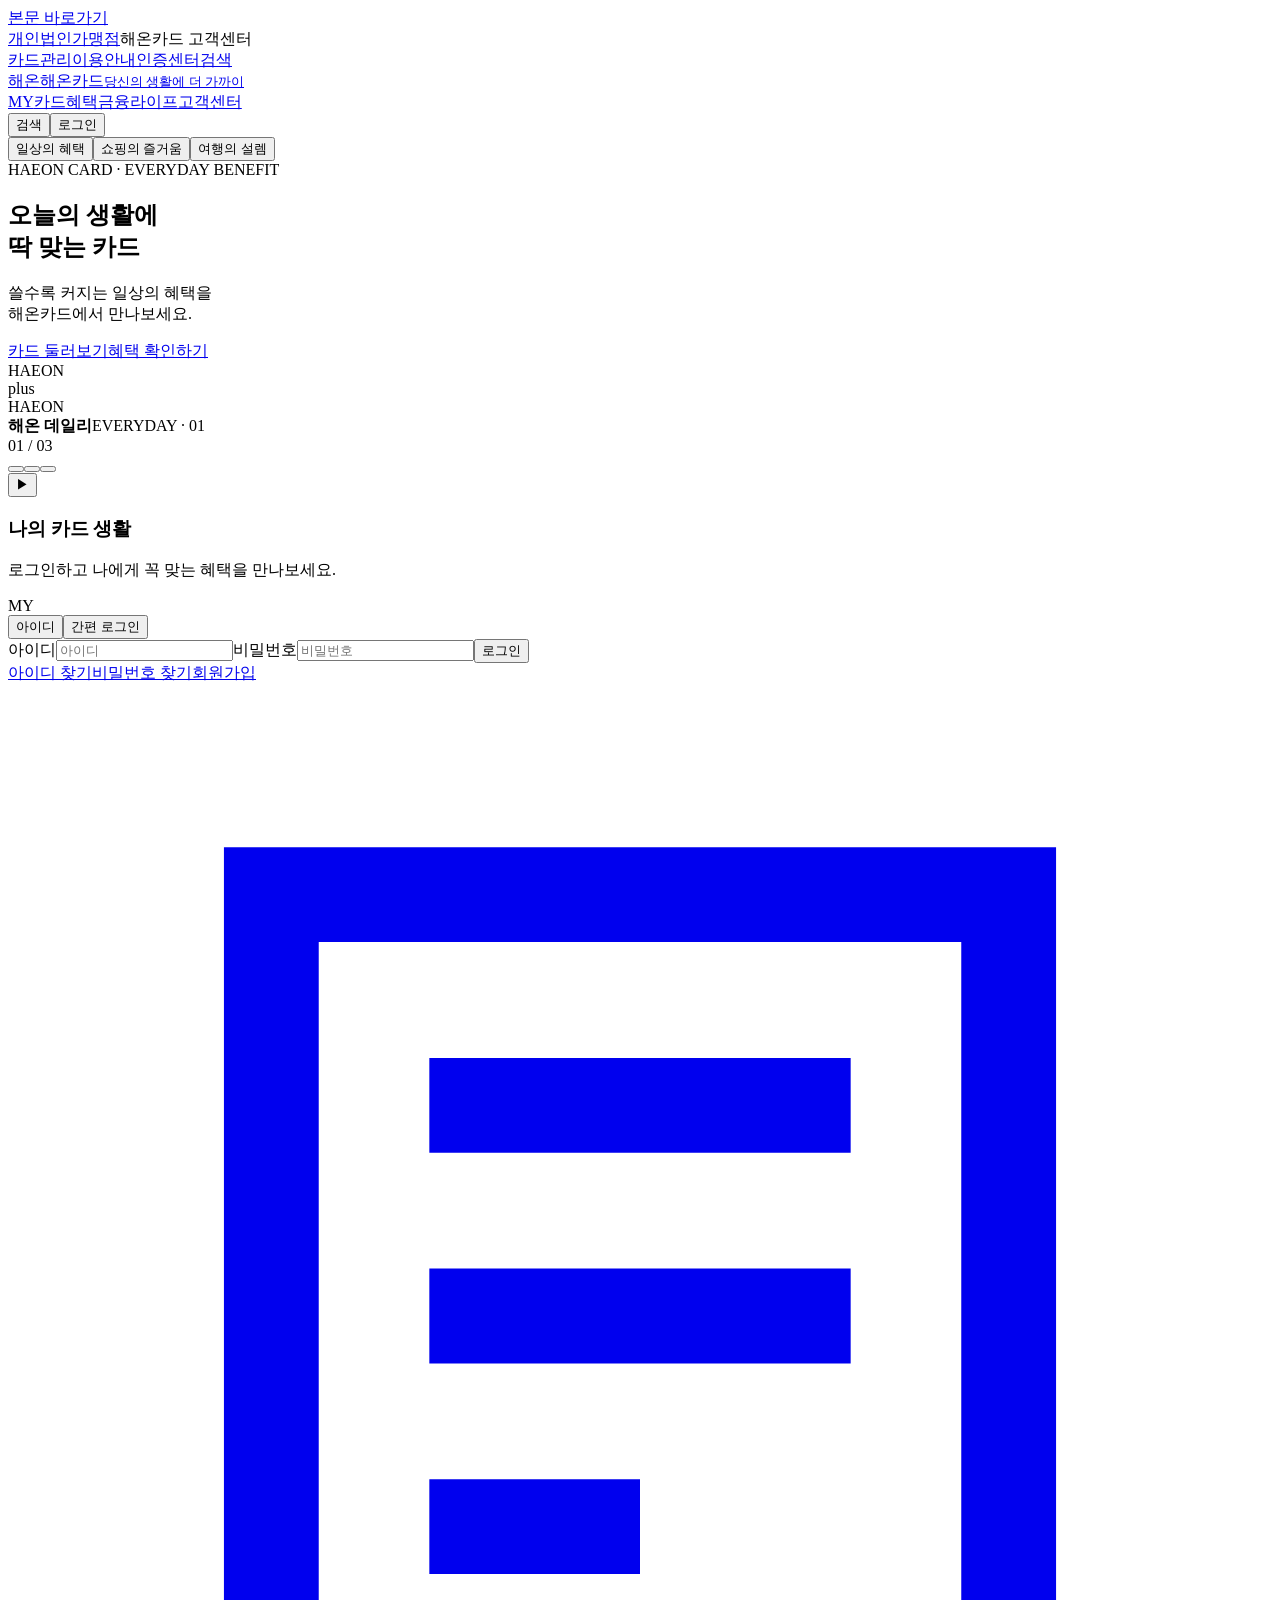
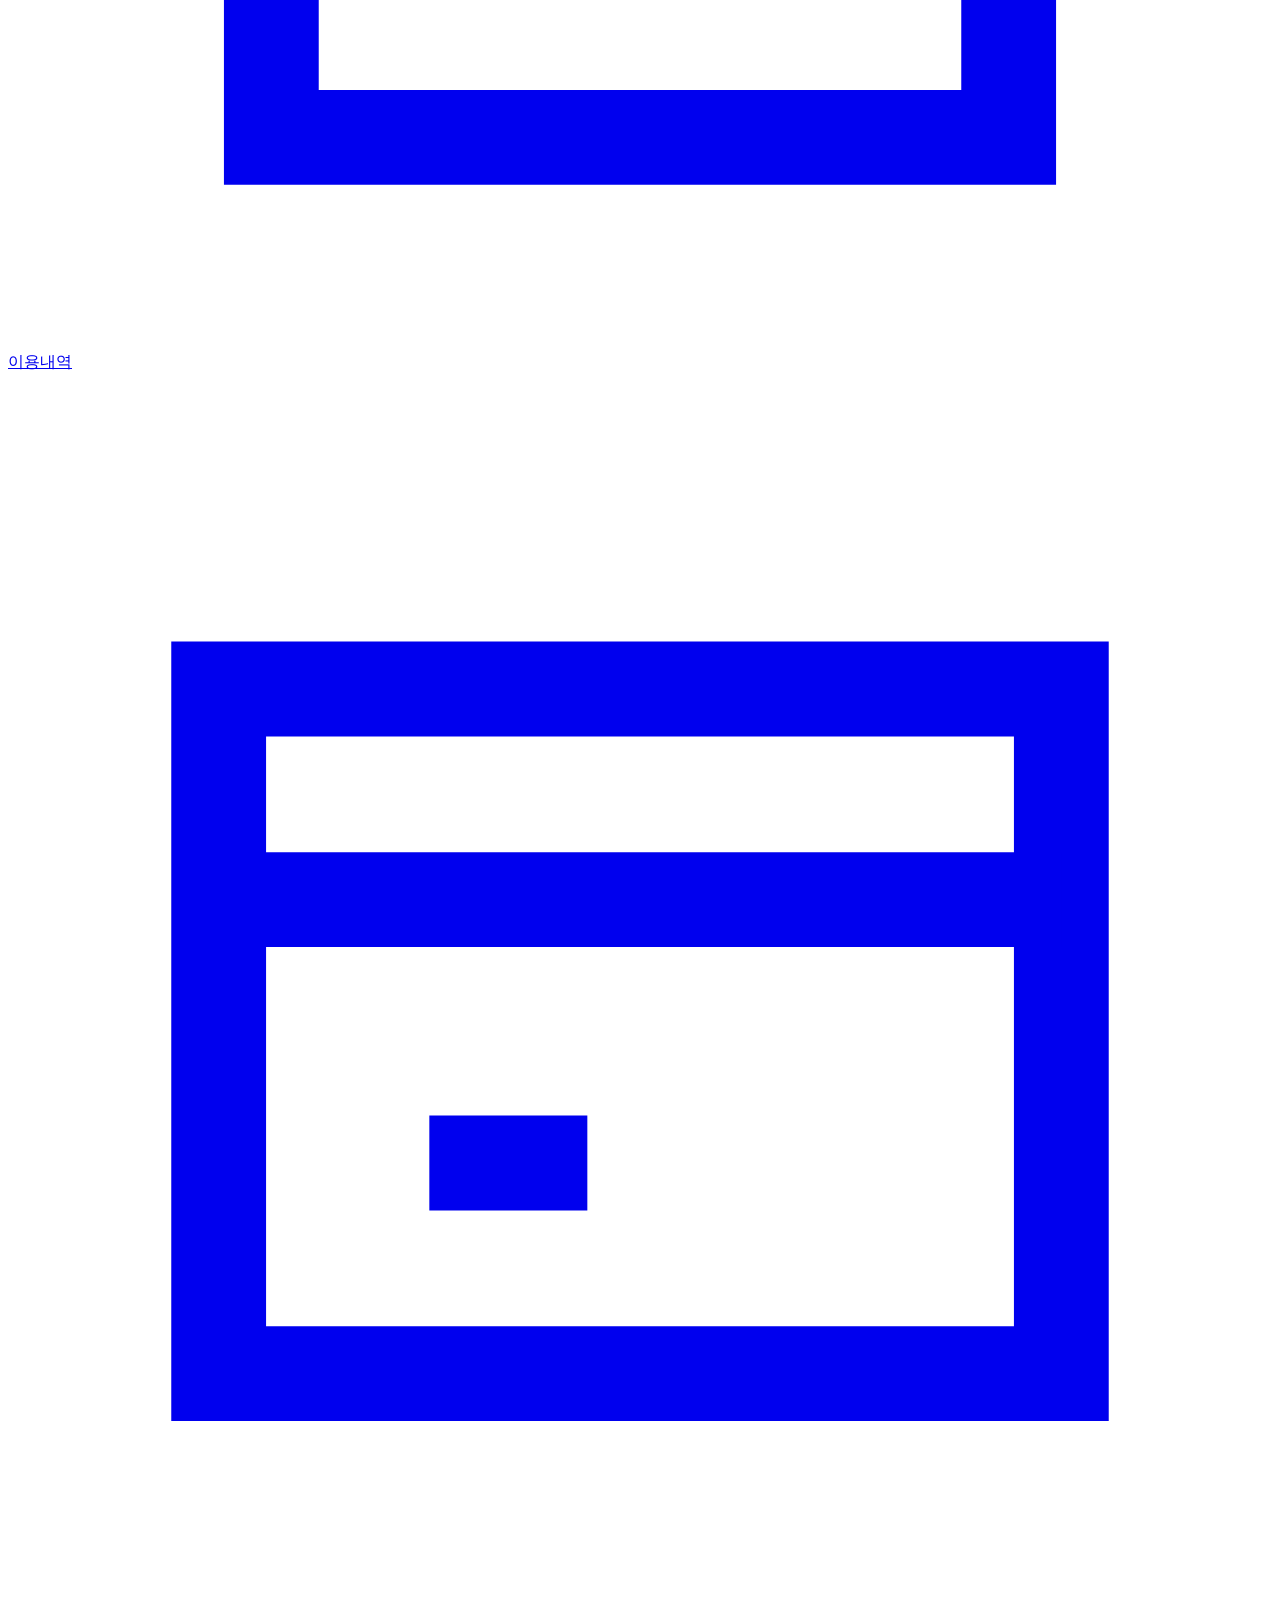
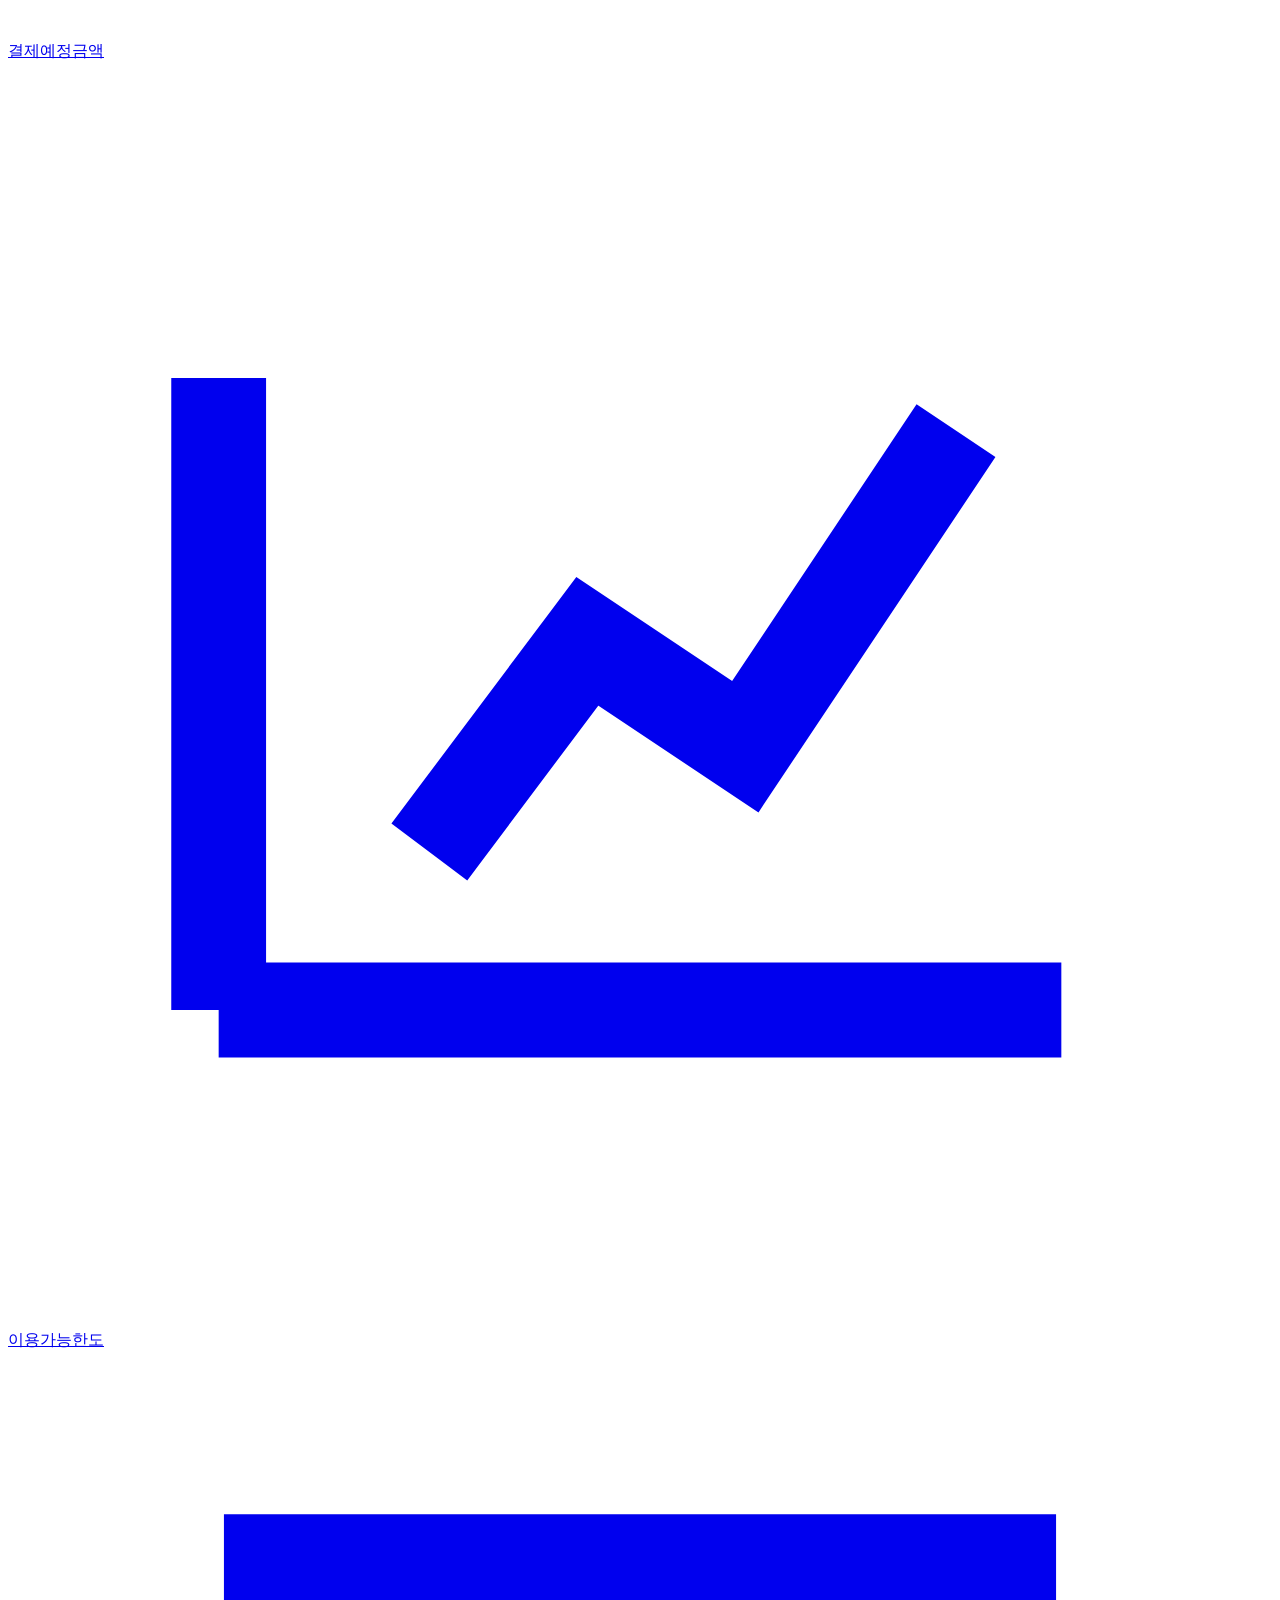
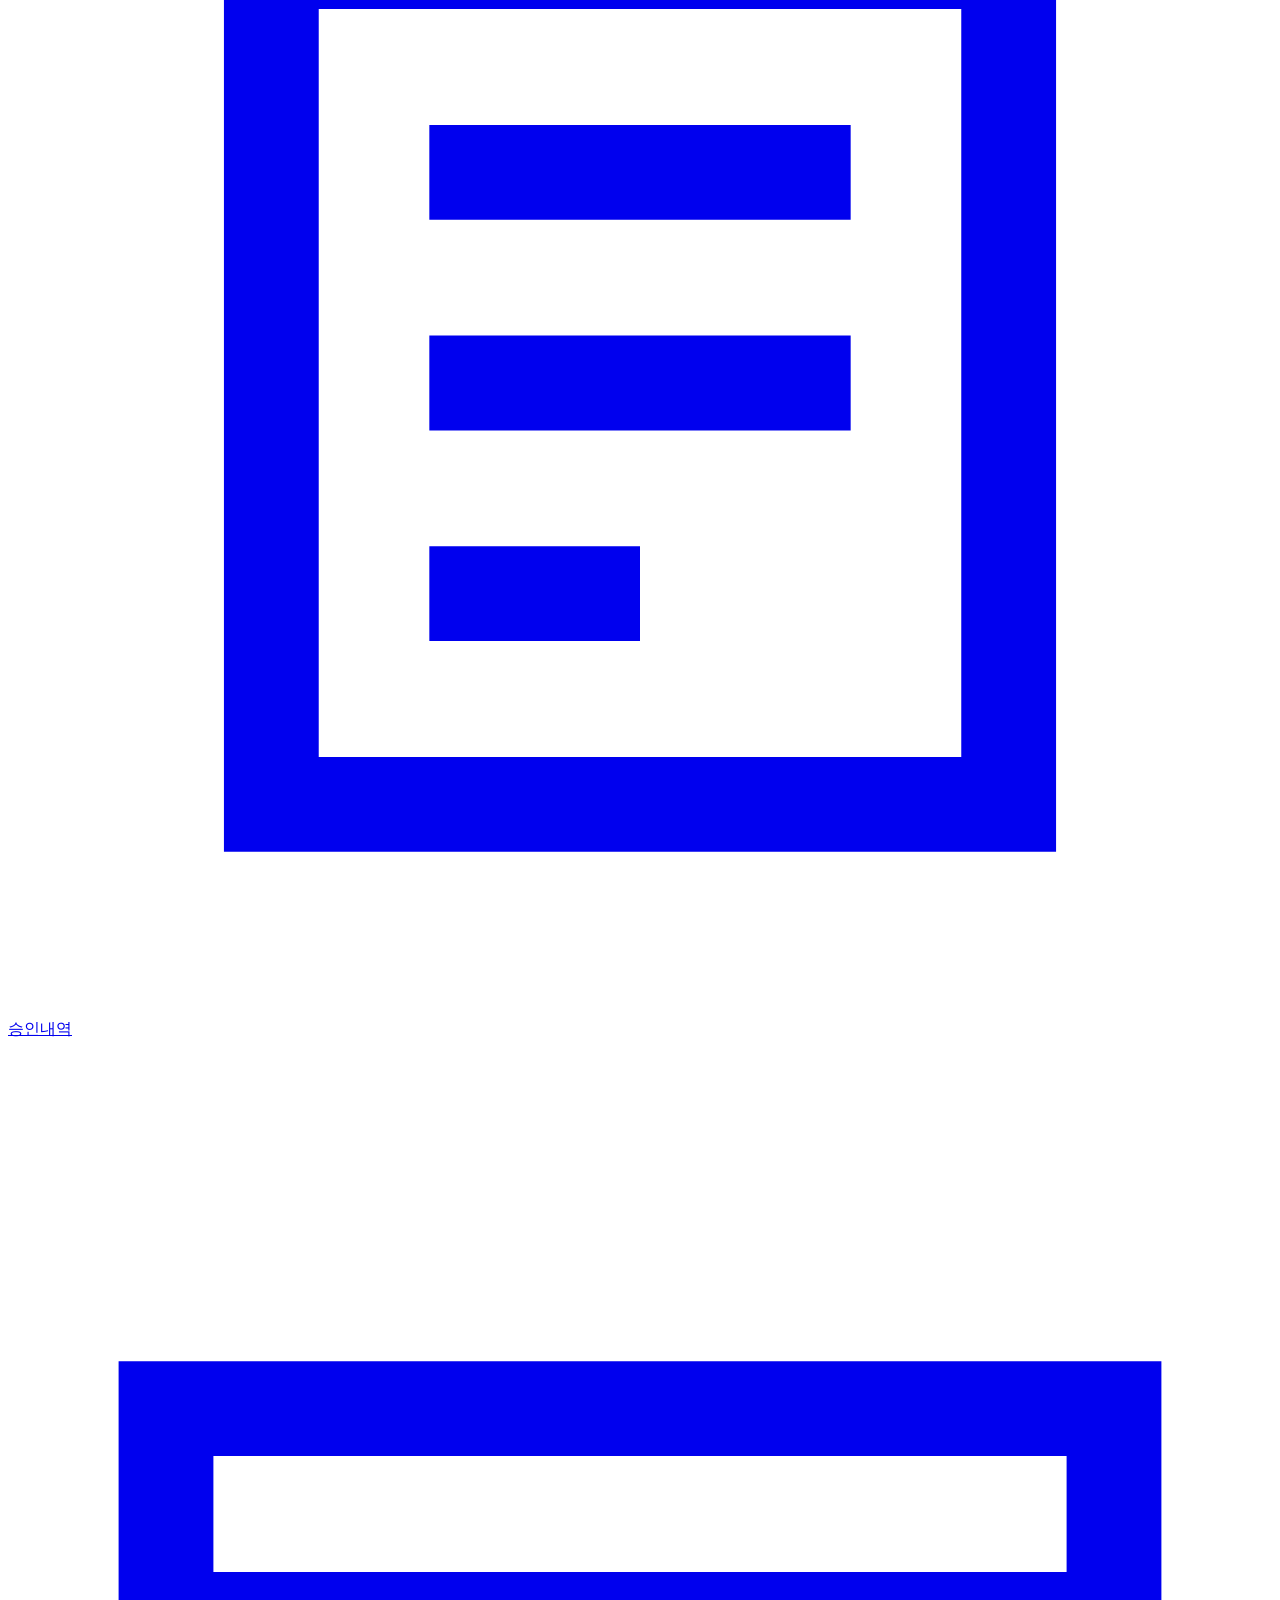
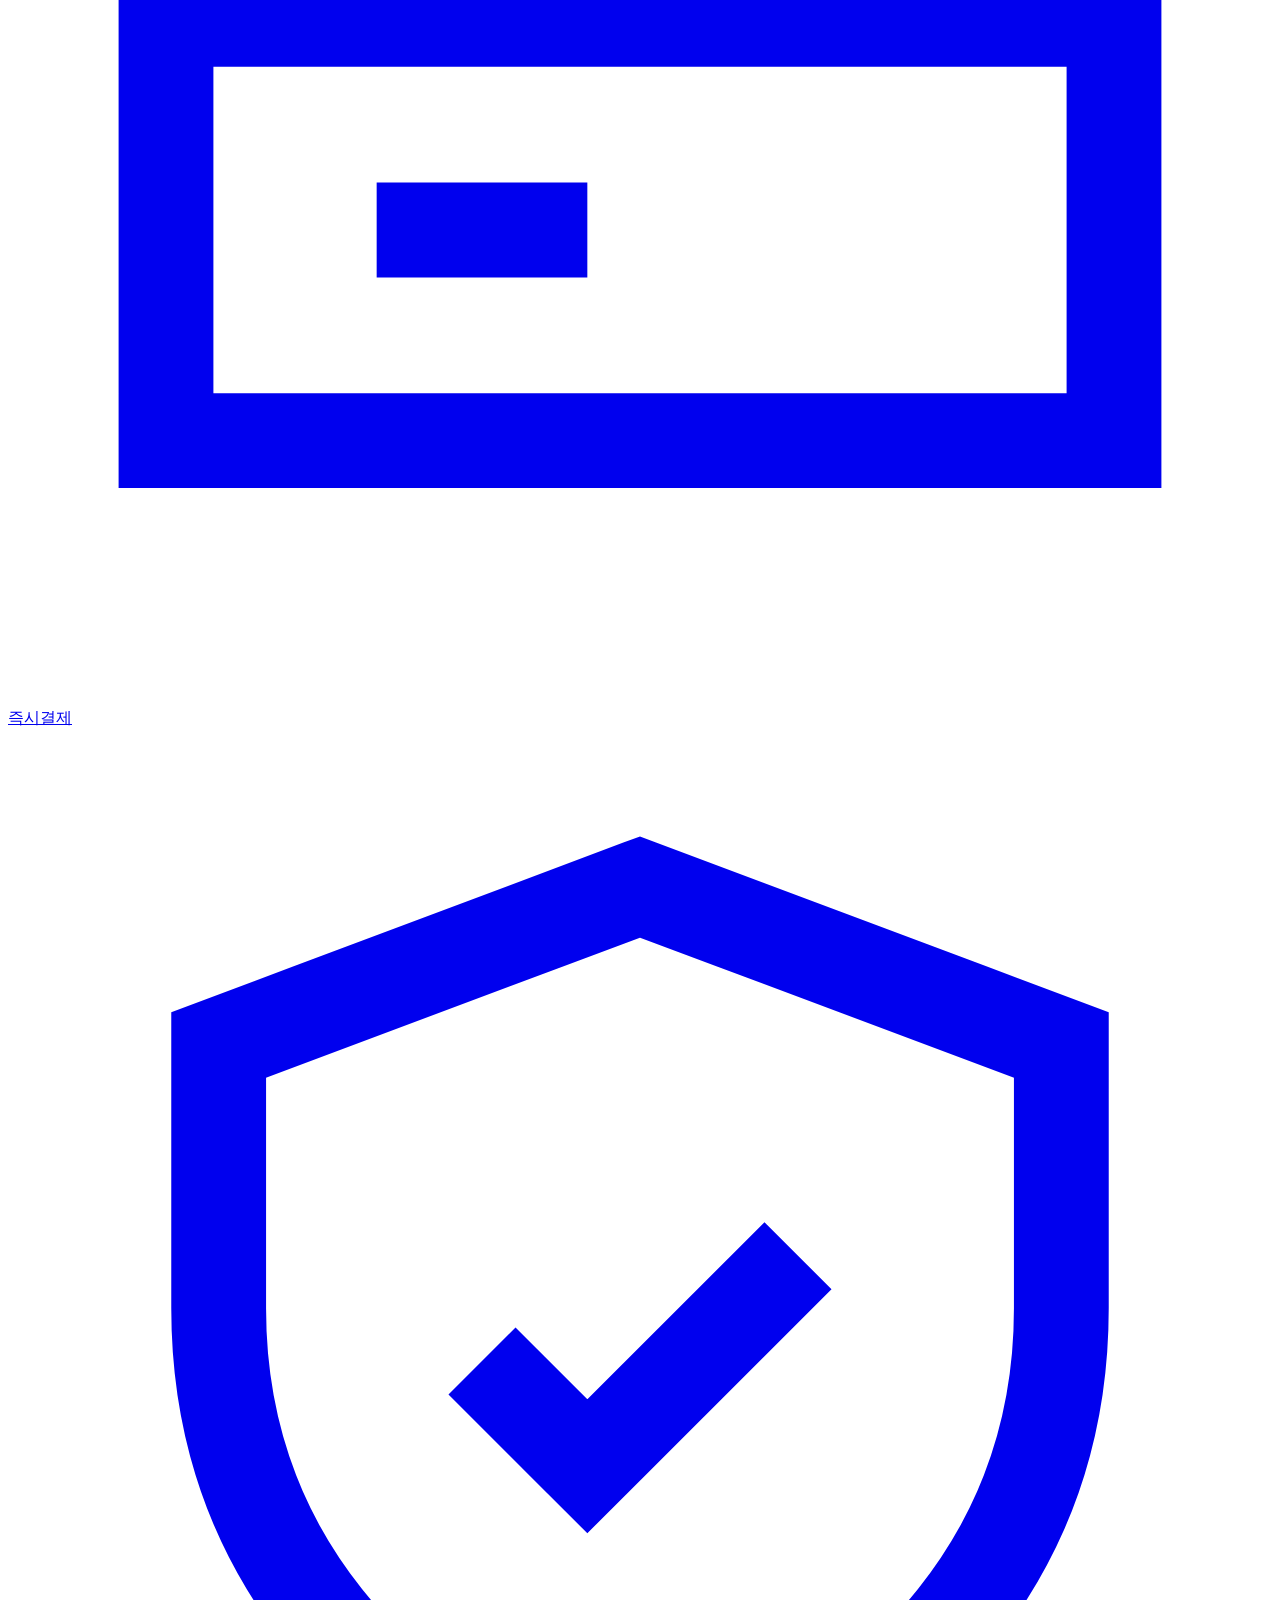
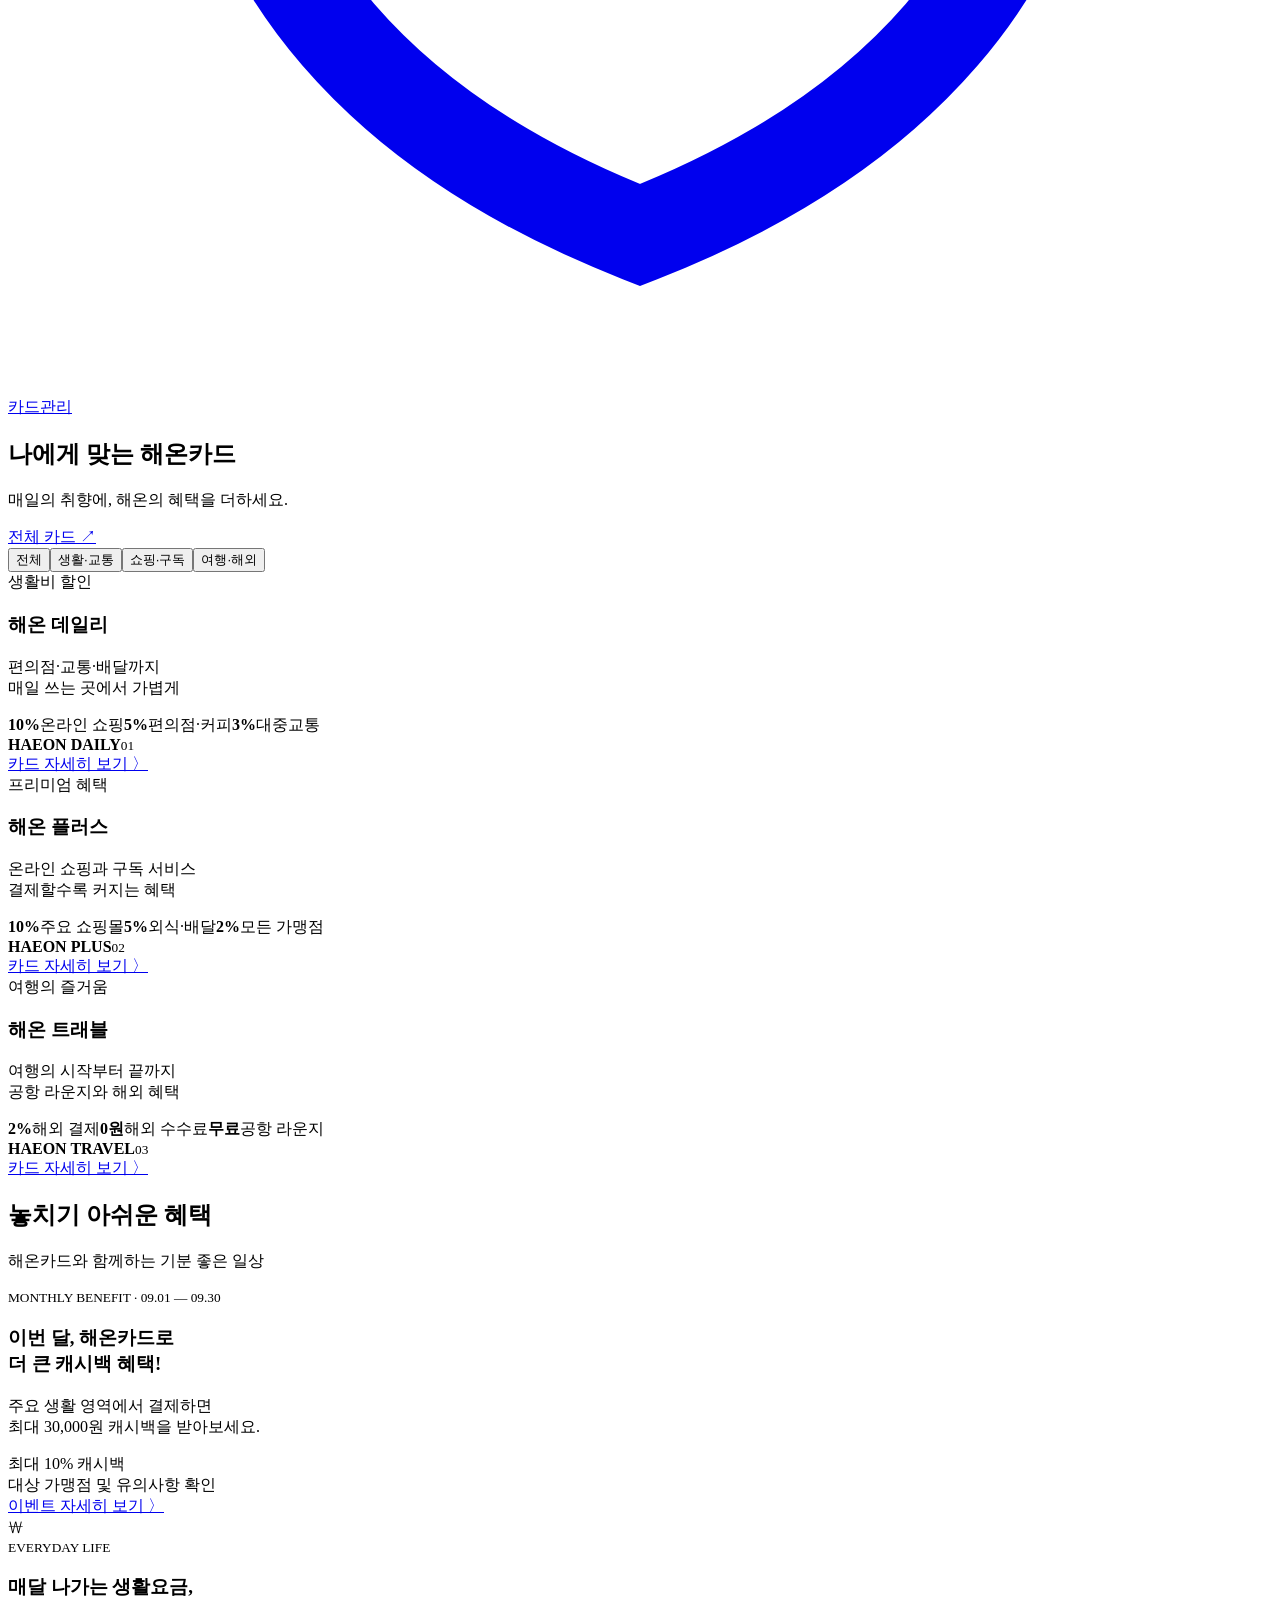
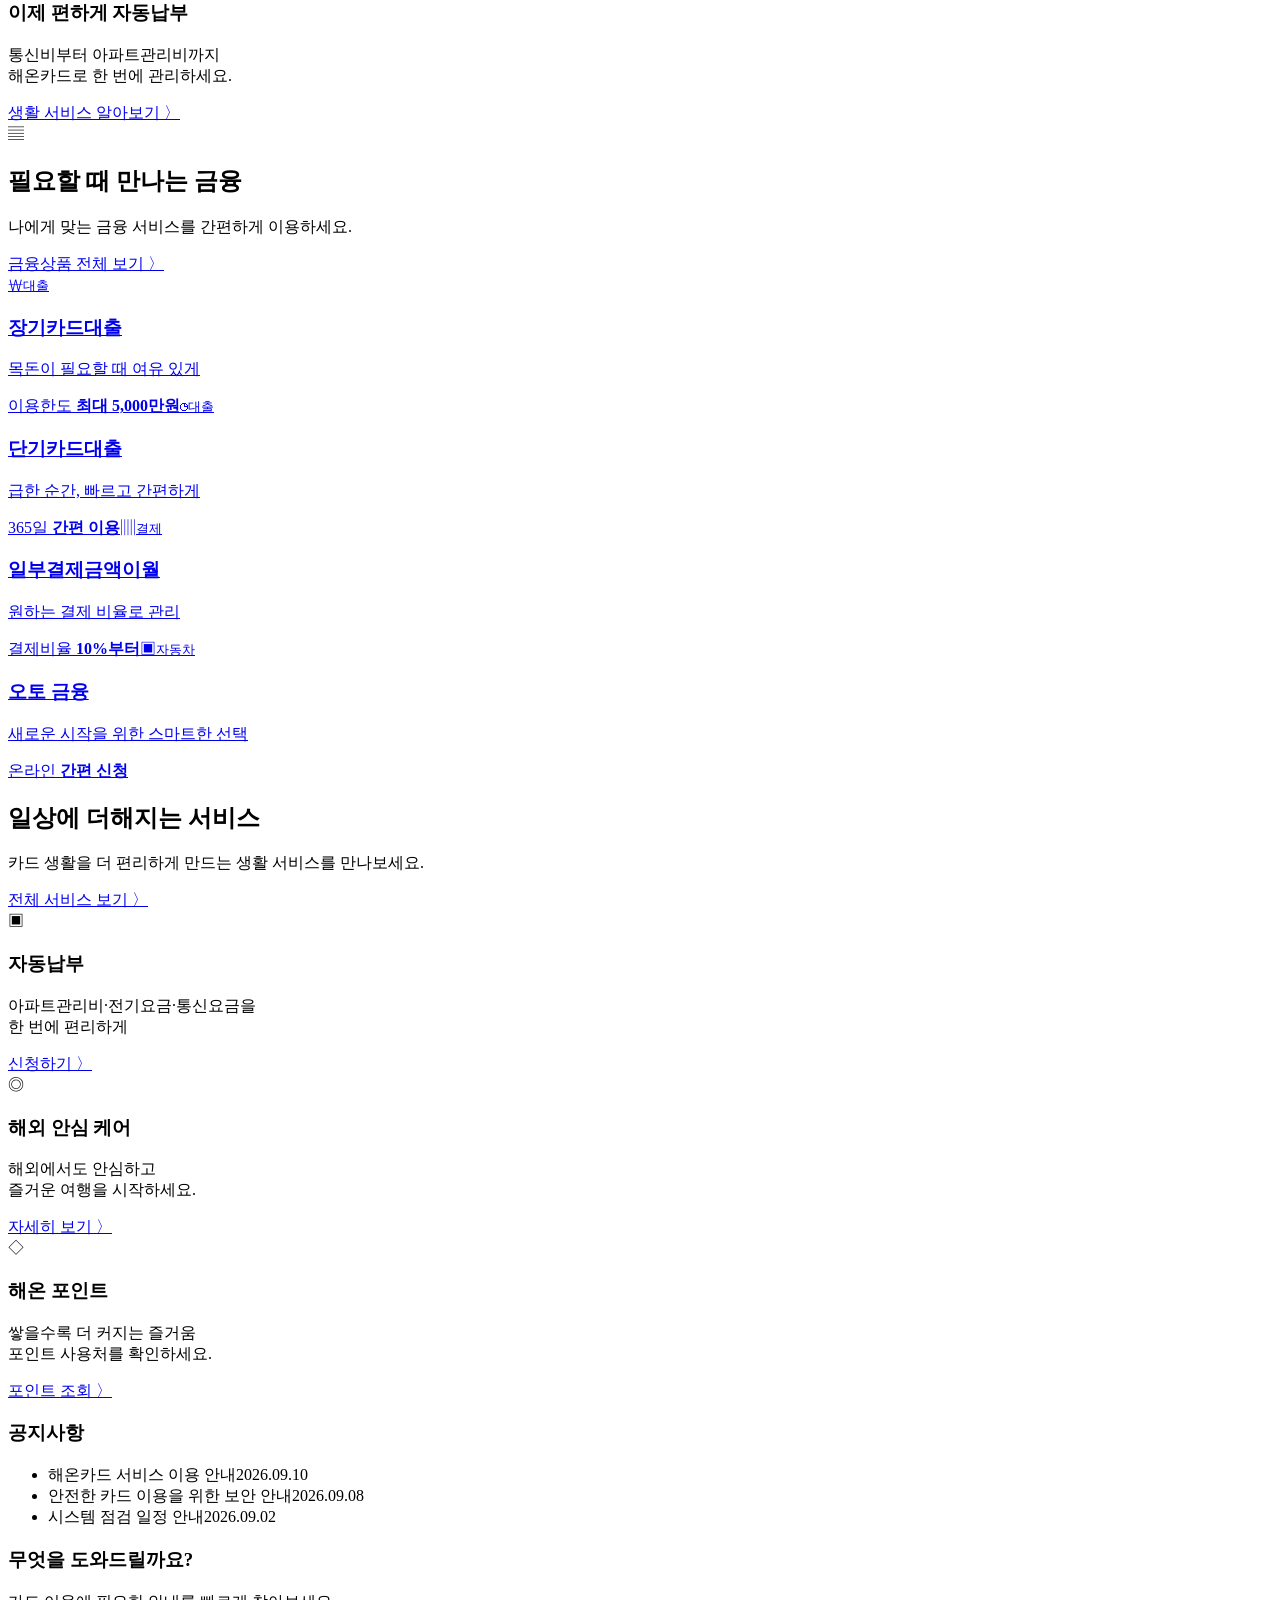
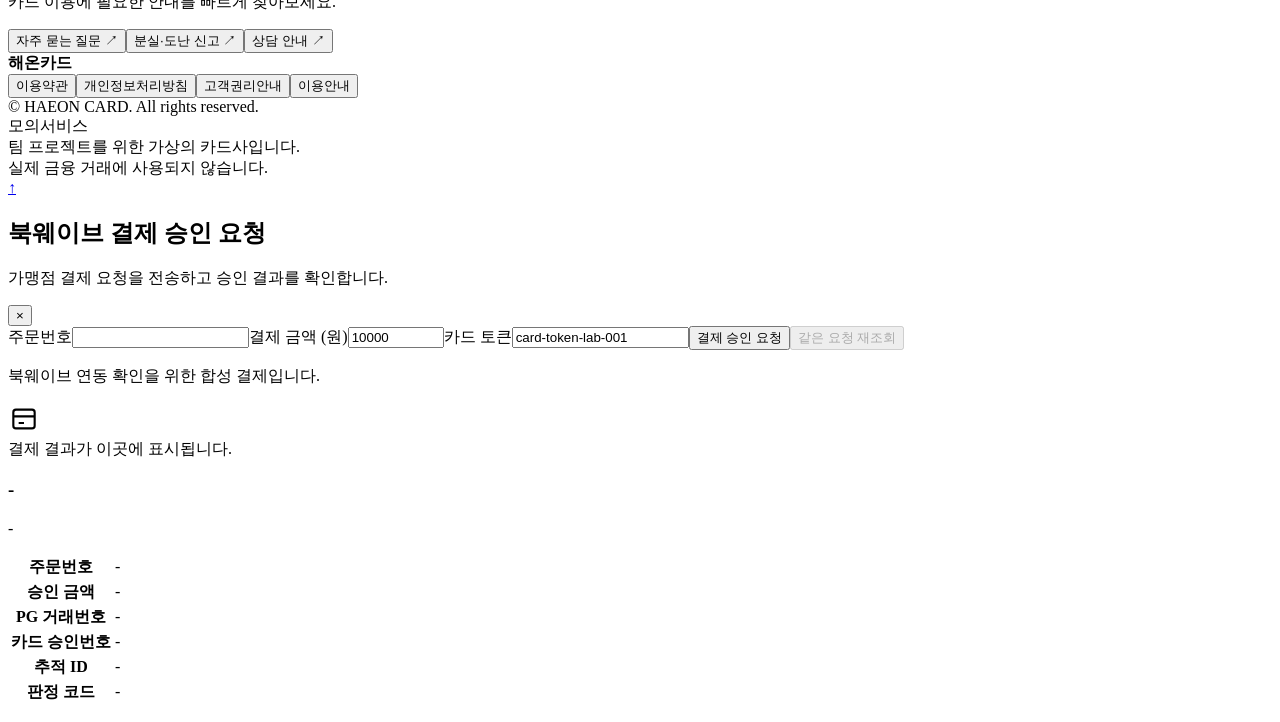
==== commit 6acc978f: "feat: harden payment flow and prepare incident simulation" ====
--- a/services/bookwave-app/src/main/resources/static/index.html
+++ b/services/bookwave-app/src/main/resources/static/index.html
@@ -5,7 +5,7 @@
   <meta name="viewport" content="width=device-width, initial-scale=1">
   <meta name="theme-color" content="#087f79">
   <title>해온카드</title>
-  <link rel="stylesheet" href="/haeon.css?v=20260914-2">
+  <link rel="stylesheet" href="/haeon.css?v=20260915-3">
 </head>
 <body>
   <a class="skip-link" href="#top">본문 바로가기</a>
@@ -30,12 +30,12 @@
 
   <footer><div class="wrap"><div><strong>해온카드</strong><div class="footer-links"><button type="button" data-info="이용약관">이용약관</button><button type="button" data-info="개인정보처리방침">개인정보처리방침</button><button type="button" data-info="고객권리안내">고객권리안내</button><button type="button" data-info="이용안내">이용안내</button></div><div>© HAEON CARD. All rights reserved.</div></div><div class="footer-note"><span>모의서비스</span><br>팀 프로젝트를 위한 가상의 카드사입니다.<br>실제 금융 거래에 사용되지 않습니다.</div></div></footer><a class="to-top" href="#top" aria-label="맨 위로">↑</a>
 
-  <div class="modal-backdrop" id="paymentModal" role="dialog" aria-modal="true" aria-labelledby="paymentModalTitle"><div class="payment-modal"><div class="modal-head"><div><h2 id="paymentModalTitle">북웨이브 결제 승인 조회</h2><p>가맹점 결제 요청의 승인 결과를 확인합니다.</p></div><button class="modal-close" type="button" id="modalClose" aria-label="닫기">×</button></div><div class="modal-content"><form class="modal-form" id="paymentForm"><label for="paymentOrder">주문번호</label><input id="paymentOrder" name="orderNo" required autocomplete="off"><label for="paymentAmount">결제 금액 (원)</label><input id="paymentAmount" name="amount" type="number" min="1" step="100" value="10000" required><label for="paymentToken">카드 토큰</label><input id="paymentToken" name="paymentMethodToken" value="card-token-lab-001" required autocomplete="off"><button class="modal-submit" type="submit" id="paymentSubmit">승인 결과 조회</button><button class="modal-replay" type="button" id="paymentReplay" disabled>같은 요청 재조회</button><p class="modal-note">북웨이브 연동 확인을 위한 합성 결제입니다.</p></form><div class="modal-result empty" id="modalResult"><div id="resultEmptyText"><svg width="32" height="32" viewBox="0 0 24 24" fill="none" stroke="currentColor" stroke-width="1.6"><rect x="4" y="5" width="16" height="14" rx="2"/><path d="M4 10h16M8 15h4"/></svg><div>승인 결과가 이곳에 표시됩니다.</div></div><div class="result-state" id="resultState"><span class="result-pill" id="resultPill"></span><h3 id="resultTitle">-</h3><p id="resultSubtitle">-</p><table class="result-table"><tbody><tr><th>주문번호</th><td id="outOrder">-</td></tr><tr><th>승인 금액</th><td id="outAmount">-</td></tr><tr><th>PG 거래번호</th><td id="outPgTid">-</td></tr><tr><th>카드 승인번호</th><td id="outAuth">-</td></tr><tr><th>추적 ID</th><td id="outCorrelation">-</td></tr><tr><th>판정 코드</th><td id="outReason">-</td></tr></tbody></table><p class="result-error" id="resultError"></p></div></div></div></div></div>
+  <div class="modal-backdrop" id="paymentModal" role="dialog" aria-modal="true" aria-labelledby="paymentModalTitle"><div class="payment-modal"><div class="modal-head"><div><h2 id="paymentModalTitle">북웨이브 결제 승인 요청</h2><p>가맹점 결제 요청을 전송하고 승인 결과를 확인합니다.</p></div><button class="modal-close" type="button" id="modalClose" aria-label="닫기">×</button></div><div class="modal-content"><form class="modal-form" id="paymentForm"><label for="paymentOrder">주문번호</label><input id="paymentOrder" name="orderNo" required autocomplete="off"><label for="paymentAmount">결제 금액 (원)</label><input id="paymentAmount" name="amount" type="number" min="1" max="10000000" step="1" value="10000" inputmode="numeric" required><label for="paymentToken">카드 토큰</label><input id="paymentToken" name="paymentMethodToken" value="card-token-lab-001" required autocomplete="off"><button class="modal-submit" type="submit" id="paymentSubmit">결제 승인 요청</button><button class="modal-replay" type="button" id="paymentReplay" disabled>같은 요청 재조회</button><p class="modal-note">북웨이브 연동 확인을 위한 합성 결제입니다.</p></form><div class="modal-result empty" id="modalResult"><div id="resultEmptyText"><svg width="32" height="32" viewBox="0 0 24 24" fill="none" stroke="currentColor" stroke-width="1.6"><rect x="4" y="5" width="16" height="14" rx="2"/><path d="M4 10h16M8 15h4"/></svg><div>결제 결과가 이곳에 표시됩니다.</div></div><div class="result-state" id="resultState" role="status" aria-live="polite"><span class="result-pill" id="resultPill"></span><h3 id="resultTitle">-</h3><p id="resultSubtitle">-</p><table class="result-table"><tbody><tr><th>주문번호</th><td id="outOrder">-</td></tr><tr><th>승인 금액</th><td id="outAmount">-</td></tr><tr><th>PG 거래번호</th><td id="outPgTid">-</td></tr><tr><th>카드 승인번호</th><td id="outAuth">-</td></tr><tr><th>추적 ID</th><td id="outCorrelation">-</td></tr><tr><th>판정 코드</th><td id="outReason">-</td></tr></tbody></table><p class="result-error" id="resultError"></p></div></div></div></div></div>
 
 
   <dialog class="ui-dialog" id="infoDialog" aria-labelledby="infoTitle"><div class="modal-head"><h2 id="infoTitle"></h2><button type="button" class="modal-close" data-close-dialog aria-label="안내 닫기">×</button></div><div class="dialog-body" id="infoBody"></div></dialog>
   <dialog class="ui-dialog" id="searchDialog" aria-labelledby="searchTitle"><div class="modal-head"><h2 id="searchTitle">어떤 서비스를 찾으세요?</h2><button type="button" class="modal-close" data-close-dialog aria-label="검색 닫기">×</button></div><div class="dialog-body"><label class="sr-only" for="siteSearch">메뉴와 카드 검색</label><input type="search" id="siteSearch" class="search-input" placeholder="카드, 혜택, 이용내역 등을 검색하세요" autocomplete="off"><div class="search-results" id="searchResults"></div><p class="sr-only" id="searchStatus" role="status"></p></div></dialog>
 
-  <script src="/haeon.js?v=20260914-2" defer></script>
+  <script src="/haeon.js?v=20260915-3" defer></script>
 </body>
 </html>
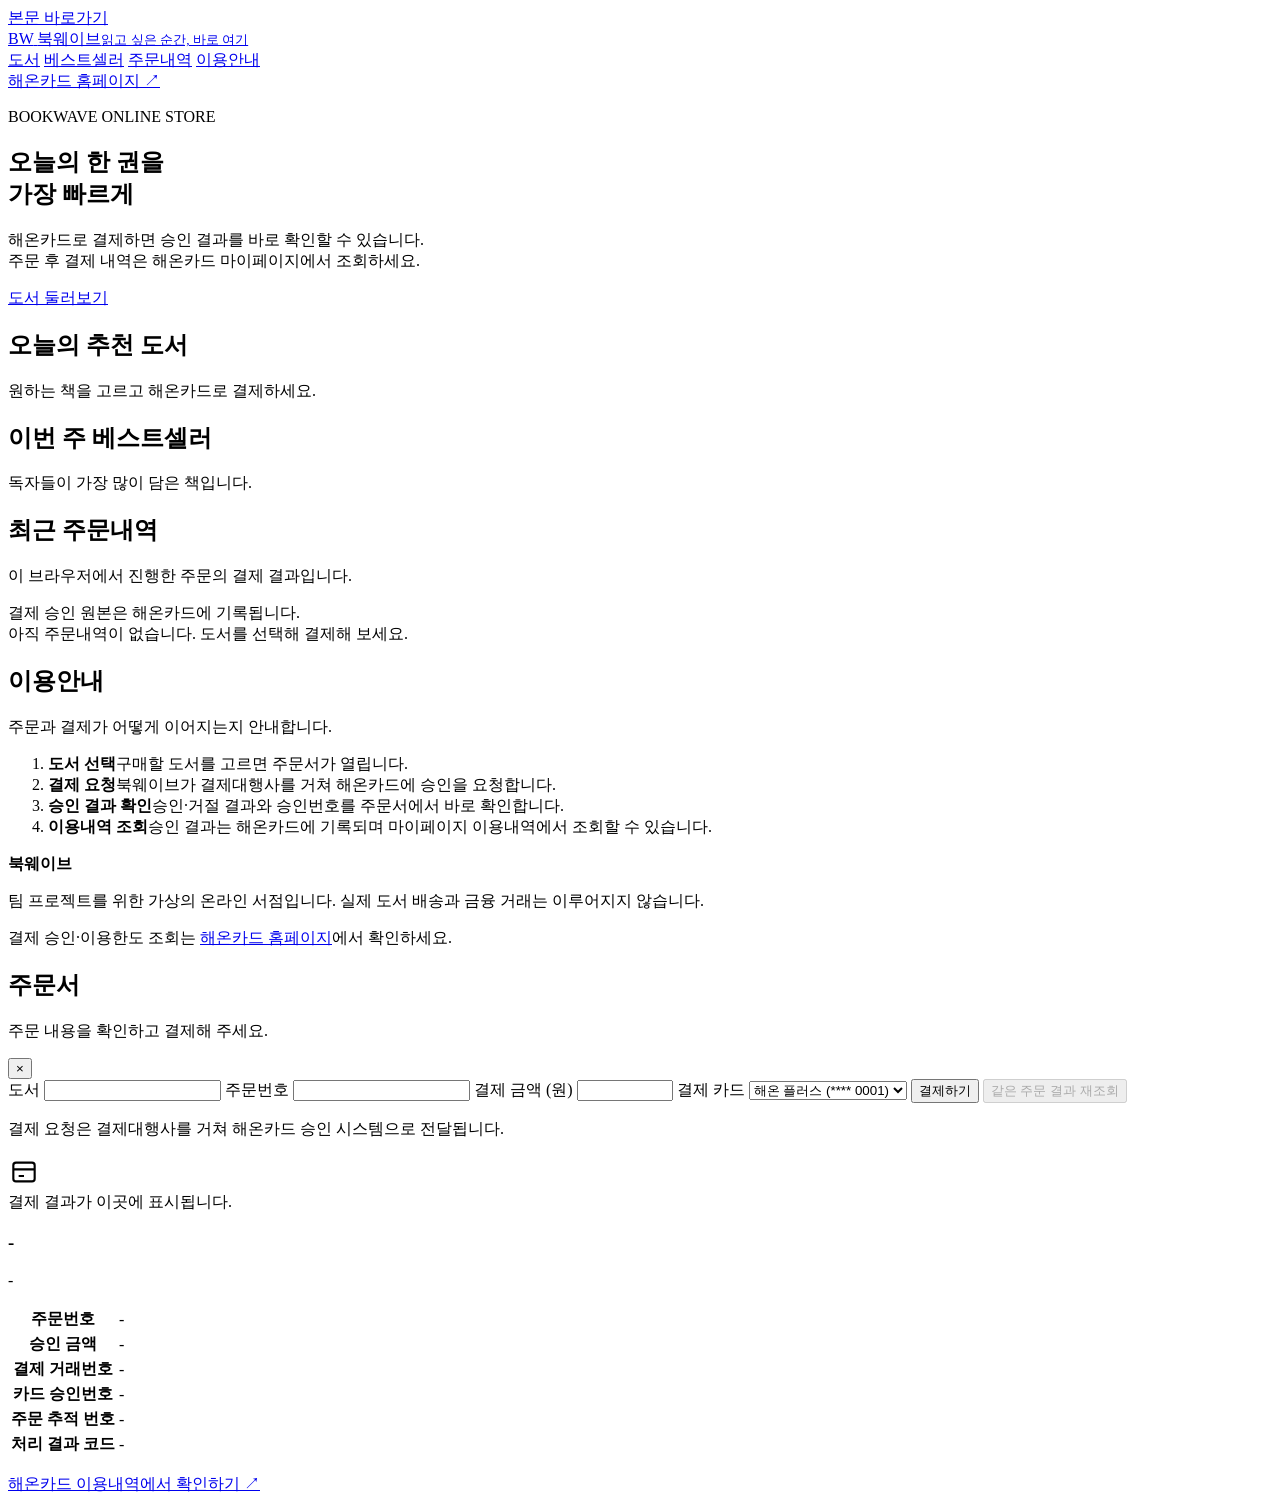
==== commit 2c4606fb: "feat: complete haeon member portal and demo evidence" ====
--- a/services/bookwave-app/src/main/resources/static/index.html
+++ b/services/bookwave-app/src/main/resources/static/index.html
@@ -1,41 +1,159 @@
 <!doctype html>
+<!--
+  북웨이브 가맹점 화면 — 연동 확인용 임시 자리채움(stand-in)입니다.
+
+  해온카드 쪽에서 "결제를 시작하는 가맹점 화면"이 필요해 만든 임시 화면입니다.
+  도서 목록·가격·베스트셀러는 전부 지어낸 표시용 값이고, 북웨이브 담당자의 실제
+  화면이 들어오면 이 디렉터리(index.html / bookwave.css / bookwave.js)를 통째로
+  지우거나 덮어쓰면 됩니다. 백엔드(POST /api/v1/payments)와 해온카드 쪽 코드는
+  이 파일들에 의존하지 않습니다.
+
+  교체할 때 지켜야 하는 연동 계약:
+    docs/handoff/bookwave-merchant-integration-handoff-v0.1.md
+-->
 <html lang="ko">
 <head>
   <meta charset="utf-8">
   <meta name="viewport" content="width=device-width, initial-scale=1">
-  <meta name="theme-color" content="#087f79">
-  <title>해온카드</title>
-  <link rel="stylesheet" href="/haeon.css?v=20260915-3">
+  <meta name="theme-color" content="#23408e">
+  <title>북웨이브</title>
+  <link rel="stylesheet" href="/bookwave.css?v=20260917-1">
 </head>
 <body>
   <a class="skip-link" href="#top">본문 바로가기</a>
-  <div class="utility-bar"><div class="wrap"><div class="utility-left"><a href="#top">개인</a><a href="#">법인</a><a href="#">가맹점</a><i class="divider"></i><span>해온카드 고객센터</span></div><div class="utility-right"><a href="#">카드관리</a><a href="#">이용안내</a><a href="#">인증센터</a><a href="#">검색</a></div></div></div>
-  <header class="main-header"><div class="wrap"><a class="brand" href="#top" aria-label="해온카드 홈"><span class="brand-symbol">해온</span><span class="brand-name">해온카드<small>당신의 생활에 더 가까이</small></span></a><nav class="gnb" aria-label="주요 메뉴"><a href="#myPanel" id="myNav">MY</a><a class="active" href="#cards">카드</a><a href="#benefit">혜택</a><a href="#finance">금융</a><a href="#life">라이프</a><a href="#notice">고객센터</a></nav><div class="header-actions"><button class="header-btn" type="button" id="searchButton">검색</button><button class="header-btn primary" type="button" id="headerLogin">로그인</button></div></div></header>
 
-  <main class="page" id="top"><div class="wrap">
-    <div class="home-top"><section class="hero"><div class="hero-tabs" role="tablist" aria-label="추천 카드 테마"><button type="button" class="active" role="tab" id="heroTab0" aria-selected="true" aria-controls="heroPanel" data-hero="0">일상의 혜택</button><button type="button" role="tab" id="heroTab1" aria-selected="false" aria-controls="heroPanel" tabindex="-1" data-hero="1">쇼핑의 즐거움</button><button type="button" role="tab" id="heroTab2" aria-selected="false" aria-controls="heroPanel" tabindex="-1" data-hero="2">여행의 설렘</button></div><div class="hero-panel" role="tabpanel" aria-labelledby="heroTab0" id="heroPanel"><div class="hero-copy"><div class="overline" id="heroOverline">HAEON CARD · EVERYDAY BENEFIT</div><h1 id="heroTitle">오늘의 생활에<br>딱 맞는 카드</h1><p id="heroText">쓸수록 커지는 일상의 혜택을<br>해온카드에서 만나보세요.</p><div class="hero-buttons"><a class="solid" href="#cards">카드 둘러보기</a><a class="ghost" href="#benefit">혜택 확인하기</a></div></div><div class="hero-card-back" aria-hidden="true">HAEON<br>plus</div><div class="hero-card-art" aria-hidden="true"><div class="chip"></div><div class="card-label">HAEON</div><strong id="heroCardName">해온 데일리</strong><span>EVERYDAY · 01</span></div><div class="hero-controls"><span class="slide-count" id="slideCount">01 / 03</span><div class="hero-dots" role="group" aria-label="프로모션 배너 선택"><button class="active" type="button" data-slide="0" aria-label="첫 번째 배너"></button><button type="button" data-slide="1" aria-label="두 번째 배너"></button><button type="button" data-slide="2" aria-label="세 번째 배너"></button></div><button class="slide-pause" id="slidePause" type="button" aria-label="배너 자동 재생 시작" aria-pressed="false">▶</button></div></div></section><aside class="my-card" id="myPanel"><div class="my-login-view" id="myLoginView"><div class="my-heading"><div><h3>나의 카드 생활</h3><p>로그인하고 나에게 꼭 맞는 혜택을 만나보세요.</p></div><span class="my-link">MY</span></div><div class="login-tabs" role="tablist" aria-label="로그인 방법"><button class="active" id="idLoginTab" role="tab" aria-selected="true" aria-controls="loginForm" type="button">아이디</button><button id="simpleLoginTab" role="tab" aria-selected="false" aria-controls="simpleLoginPanel" type="button" tabindex="-1">간편 로그인</button></div><form class="my-login-form" id="loginForm" role="tabpanel" aria-labelledby="idLoginTab"><label class="sr-only" for="loginId">아이디</label><input class="login-input" id="loginId" type="text" placeholder="아이디" autocomplete="username" required><label class="sr-only" for="loginPassword">비밀번호</label><input class="login-input" id="loginPassword" type="password" placeholder="비밀번호" autocomplete="current-password" required><button class="login-submit" id="loginSubmit" type="submit">로그인</button><p id="loginStatus" class="login-status" role="status" hidden></p></form><div id="simpleLoginPanel" class="simple-login" role="tabpanel" aria-labelledby="simpleLoginTab" hidden><strong>간편 로그인 안내</strong>간편 인증 서비스는 준비 중입니다.<br>현재는 아이디 입력 화면을 확인할 수 있습니다.</div><div class="login-links"><a href="#">아이디 찾기</a><a href="#">비밀번호 찾기</a><a href="#">회원가입</a></div></div><div class="my-account-view" id="myAccountView" hidden><div class="my-heading"><div><h3>MY 해온</h3><p id="myGreeting">김해온님, 좋은 하루 되세요!</p></div><a class="my-link" href="#" id="myPageLink">MY 페이지 〉</a></div><div class="my-card-art"><strong id="myCardName">해온 플러스 · **** 2381</strong><span>주 이용 카드</span></div><div class="my-stats"><div class="my-stat"><span>이번 달 이용금액</span><strong id="mySpent">532,000원</strong><small>전월 대비 12% ▼</small></div><div class="my-stat"><span>결제예정금액</span><strong id="myDue">120,000원</strong><small>09.15 결제예정</small></div><div class="my-stat"><span>이용가능한도</span><strong id="myAvailable">3,468,000원</strong><div class="limit-bar"><i></i></div><small>총 한도 4,000,000원</small></div></div><div class="my-actions"><button type="button">이용내역 조회</button><button type="button" id="myPaymentButton">즉시결제</button><button type="button">카드관리</button></div></div></aside></div>
+  <header class="site-header">
+    <div class="wrap">
+      <a class="brand" href="#top" aria-label="북웨이브 홈">
+        <span class="brand-mark" aria-hidden="true">BW</span>
+        <span class="brand-name">북웨이브<small>읽고 싶은 순간, 바로 여기</small></span>
+      </a>
+      <nav class="gnb" aria-label="주요 메뉴">
+        <a class="active" href="#books">도서</a>
+        <a href="#bestseller">베스트셀러</a>
+        <a href="#orders">주문내역</a>
+        <a href="#guide">이용안내</a>
+      </nav>
+      <div class="header-actions">
+        <a class="header-link" id="haeonLink" href="http://localhost:8085/" target="_blank" rel="noopener">해온카드 홈페이지 ↗</a>
+      </div>
+    </div>
+  </header>
 
-    <nav class="quick-links" aria-label="빠른 메뉴"><a class="quick-link" href="#myPanel"><span class="quick-icon"><svg viewBox="0 0 24 24" fill="none" stroke="currentColor" stroke-width="1.8"><path d="M5 4h14v16H5z"/><path d="M8 8h8M8 12h8M8 16h4"/></svg></span>이용내역</a><a class="quick-link" href="#myPanel"><span class="quick-icon"><svg viewBox="0 0 24 24" fill="none" stroke="currentColor" stroke-width="1.8"><path d="M4 6h16v13H4z"/><path d="M4 10h16M8 15h3"/></svg></span>결제예정금액</a><a class="quick-link" href="#myPanel"><span class="quick-icon"><svg viewBox="0 0 24 24" fill="none" stroke="currentColor" stroke-width="1.8"><path d="M4 18V6M4 18h16"/><path d="m8 15 3-4 3 2 4-6"/></svg></span>이용가능한도</a><a class="quick-link" href="#myPanel"><span class="quick-icon"><svg viewBox="0 0 24 24" fill="none" stroke="currentColor" stroke-width="1.8"><path d="M5 4h14v16H5z"/><path d="M8 8h8M8 12h8M8 16h4"/></svg></span>승인내역</a><a class="quick-link" href="#payment" id="paymentOpen"><span class="quick-icon"><svg viewBox="0 0 24 24" fill="none" stroke="currentColor" stroke-width="1.8"><path d="M3 7h18v12H3z"/><path d="M3 11h18M7 15h4"/></svg></span>즉시결제</a><a class="quick-link" href="#myPanel"><span class="quick-icon"><svg viewBox="0 0 24 24" fill="none" stroke="currentColor" stroke-width="1.8"><path d="M12 3 4 6v5c0 5 3.4 8.2 8 10 4.6-1.8 8-5 8-10V6l-8-3Z"/><path d="m9 12 2 2 4-4"/></svg></span>카드관리</a></nav>
+  <main id="top">
+    <section class="hero">
+      <div class="wrap hero-inner">
+        <div class="hero-copy">
+          <p class="overline">BOOKWAVE ONLINE STORE</p>
+          <h1>오늘의 한 권을<br>가장 빠르게</h1>
+          <p class="hero-text">해온카드로 결제하면 승인 결과를 바로 확인할 수 있습니다.<br>주문 후 결제 내역은 해온카드 마이페이지에서 조회하세요.</p>
+          <a class="hero-cta" href="#books">도서 둘러보기</a>
+        </div>
+        <div class="hero-art" aria-hidden="true">
+          <i class="book book-1"></i><i class="book book-2"></i><i class="book book-3"></i>
+        </div>
+      </div>
+    </section>
 
-    <section class="section" id="cards"><div class="section-head"><div><h2>나에게 맞는 해온카드</h2><p>매일의 취향에, 해온의 혜택을 더하세요.</p></div><a class="more" href="#">전체 카드  ↗</a></div><div class="product-toolbar"><div class="product-filters" role="group" aria-label="카드 혜택 필터"><button type="button" class="active" data-filter="all" aria-pressed="true">전체</button><button type="button" data-filter="0" aria-pressed="false">생활·교통</button><button type="button" data-filter="1" aria-pressed="false">쇼핑·구독</button><button type="button" data-filter="2" aria-pressed="false">여행·해외</button></div><span class="sr-only" id="filterStatus" role="status"></span></div><div class="product-grid"><article class="product-card"><span class="tag">생활비 할인</span><h3>해온 데일리</h3><p>편의점·교통·배달까지<br>매일 쓰는 곳에서 가볍게</p><div class="benefits"><span class="benefit-chip"><strong>10%</strong>온라인 쇼핑</span><span class="benefit-chip"><strong>5%</strong>편의점·커피</span><span class="benefit-chip"><strong>3%</strong>대중교통</span></div><div class="card-mini"><i></i><b>HAEON DAILY</b><small>01</small></div><a class="detail" href="#">카드 자세히 보기 〉</a></article><article class="product-card"><span class="tag">프리미엄 혜택</span><h3>해온 플러스</h3><p>온라인 쇼핑과 구독 서비스<br>결제할수록 커지는 혜택</p><div class="benefits"><span class="benefit-chip"><strong>10%</strong>주요 쇼핑몰</span><span class="benefit-chip"><strong>5%</strong>외식·배달</span><span class="benefit-chip"><strong>2%</strong>모든 가맹점</span></div><div class="card-mini"><i></i><b>HAEON PLUS</b><small>02</small></div><a class="detail" href="#">카드 자세히 보기 〉</a></article><article class="product-card"><span class="tag">여행의 즐거움</span><h3>해온 트래블</h3><p>여행의 시작부터 끝까지<br>공항 라운지와 해외 혜택</p><div class="benefits"><span class="benefit-chip"><strong>2%</strong>해외 결제</span><span class="benefit-chip"><strong>0원</strong>해외 수수료</span><span class="benefit-chip"><strong>무료</strong>공항 라운지</span></div><div class="card-mini"><i></i><b>HAEON TRAVEL</b><small>03</small></div><a class="detail" href="#">카드 자세히 보기 〉</a></article></div></section>
+    <section class="section" id="books">
+      <div class="wrap">
+        <div class="section-head">
+          <div><h2>오늘의 추천 도서</h2><p>원하는 책을 고르고 해온카드로 결제하세요.</p></div>
+          <span class="section-note" id="bookCount"></span>
+        </div>
+        <div class="book-grid" id="bookGrid"></div>
+      </div>
+    </section>
 
-    <section class="section" id="benefit"><div class="section-head"><div><h2>놓치기 아쉬운 혜택</h2><p>해온카드와 함께하는 기분 좋은 일상</p></div></div><div class="middle-grid"><article class="benefit-banner"><small>MONTHLY BENEFIT · 09.01 — 09.30</small><h3>이번 달, 해온카드로<br>더 큰 캐시백 혜택!</h3><p>주요 생활 영역에서 결제하면<br>최대 30,000원 캐시백을 받아보세요.</p><div class="event-value">최대 10% 캐시백</div><div class="event-date">대상 가맹점 및 유의사항 확인</div><a href="#">이벤트 자세히 보기 〉</a><div class="event-art" aria-hidden="true">₩</div></article><article class="benefit-banner event-secondary"><small>EVERYDAY LIFE</small><h3>매달 나가는 생활요금,<br>이제 편하게 자동납부</h3><p>통신비부터 아파트관리비까지<br>해온카드로 한 번에 관리하세요.</p><a href="#life">생활 서비스 알아보기 〉</a><div class="event-art" aria-hidden="true">▤</div></article></div></section>
+    <section class="section" id="bestseller">
+      <div class="wrap">
+        <div class="section-head"><div><h2>이번 주 베스트셀러</h2><p>독자들이 가장 많이 담은 책입니다.</p></div></div>
+        <ol class="rank-list" id="rankList"></ol>
+      </div>
+    </section>
 
-    <section class="section" id="finance"><div class="section-head"><div><h2>필요할 때 만나는 금융</h2><p>나에게 맞는 금융 서비스를 간편하게 이용하세요.</p></div><a class="more" href="#">금융상품 전체 보기 〉</a></div><div class="finance-grid"><a class="finance-card" href="#"><span class="finance-icon">₩</span><small>대출</small><h3>장기카드대출</h3><p>목돈이 필요할 때 여유 있게</p><span class="finance-value">이용한도 <strong>최대 5,000만원</strong></span></a><a class="finance-card" href="#"><span class="finance-icon">◷</span><small>대출</small><h3>단기카드대출</h3><p>급한 순간, 빠르고 간편하게</p><span class="finance-value">365일 <strong>간편 이용</strong></span></a><a class="finance-card" href="#"><span class="finance-icon">▥</span><small>결제</small><h3>일부결제금액이월</h3><p>원하는 결제 비율로 관리</p><span class="finance-value">결제비율 <strong>10%부터</strong></span></a><a class="finance-card" href="#"><span class="finance-icon">▣</span><small>자동차</small><h3>오토 금융</h3><p>새로운 시작을 위한 스마트한 선택</p><span class="finance-value">온라인 <strong>간편 신청</strong></span></a></div></section>
+    <section class="section" id="orders">
+      <div class="wrap">
+        <div class="section-head">
+          <div><h2>최근 주문내역</h2><p>이 브라우저에서 진행한 주문의 결제 결과입니다.</p></div>
+          <span class="section-note">결제 승인 원본은 해온카드에 기록됩니다.</span>
+        </div>
+        <div class="order-empty" id="orderEmpty">아직 주문내역이 없습니다. 도서를 선택해 결제해 보세요.</div>
+        <div class="order-list" id="orderList"></div>
+      </div>
+    </section>
 
-    <section class="section" id="life"><div class="section-head"><div><h2>일상에 더해지는 서비스</h2><p>카드 생활을 더 편리하게 만드는 생활 서비스를 만나보세요.</p></div><a class="more" href="#">전체 서비스 보기 〉</a></div><div class="service-grid"><article class="life-card"><div class="life-icon">▣</div><h3>자동납부</h3><p>아파트관리비·전기요금·통신요금을<br>한 번에 편리하게</p><a class="detail" href="#">신청하기 〉</a></article><article class="life-card"><div class="life-icon">◎</div><h3>해외 안심 케어</h3><p>해외에서도 안심하고<br>즐거운 여행을 시작하세요.</p><a class="detail" href="#">자세히 보기 〉</a></article><article class="life-card"><div class="life-icon">◇</div><h3>해온 포인트</h3><p>쌓을수록 더 커지는 즐거움<br>포인트 사용처를 확인하세요.</p><a class="detail" href="#">포인트 조회 〉</a></article></div></section>
+    <section class="section" id="guide">
+      <div class="wrap">
+        <div class="section-head"><div><h2>이용안내</h2><p>주문과 결제가 어떻게 이어지는지 안내합니다.</p></div></div>
+        <ol class="guide-list">
+          <li><strong>도서 선택</strong><span>구매할 도서를 고르면 주문서가 열립니다.</span></li>
+          <li><strong>결제 요청</strong><span>북웨이브가 결제대행사를 거쳐 해온카드에 승인을 요청합니다.</span></li>
+          <li><strong>승인 결과 확인</strong><span>승인·거절 결과와 승인번호를 주문서에서 바로 확인합니다.</span></li>
+          <li><strong>이용내역 조회</strong><span>승인 결과는 해온카드에 기록되며 마이페이지 이용내역에서 조회할 수 있습니다.</span></li>
+        </ol>
+      </div>
+    </section>
+  </main>
 
-    <section class="section notice-section" id="notice"><article class="notice-box"><h3>공지사항</h3><ul class="notice-list"><li><span>해온카드 서비스 이용 안내</span><time>2026.09.10</time></li><li><span>안전한 카드 이용을 위한 보안 안내</span><time>2026.09.08</time></li><li><span>시스템 점검 일정 안내</span><time>2026.09.02</time></li></ul></article><article class="notice-box"><h3>무엇을 도와드릴까요?</h3><p class="support-caption">카드 이용에 필요한 안내를 빠르게 찾아보세요.</p><div class="support-links"><button type="button" data-info="자주 묻는 질문">자주 묻는 질문 ↗</button><button type="button" data-info="카드 분실·도난 신고">분실·도난 신고 ↗</button><button type="button" data-info="상담 및 문의">상담 안내 ↗</button></div></article></section>
-  </div></main>
+  <footer>
+    <div class="wrap">
+      <div>
+        <strong>북웨이브</strong>
+        <p>팀 프로젝트를 위한 가상의 온라인 서점입니다. 실제 도서 배송과 금융 거래는 이루어지지 않습니다.</p>
+      </div>
+      <p class="footer-note">결제 승인·이용한도 조회는 <a id="haeonFooterLink" href="http://localhost:8085/" target="_blank" rel="noopener">해온카드 홈페이지</a>에서 확인하세요.</p>
+    </div>
+  </footer>
 
-  <footer><div class="wrap"><div><strong>해온카드</strong><div class="footer-links"><button type="button" data-info="이용약관">이용약관</button><button type="button" data-info="개인정보처리방침">개인정보처리방침</button><button type="button" data-info="고객권리안내">고객권리안내</button><button type="button" data-info="이용안내">이용안내</button></div><div>© HAEON CARD. All rights reserved.</div></div><div class="footer-note"><span>모의서비스</span><br>팀 프로젝트를 위한 가상의 카드사입니다.<br>실제 금융 거래에 사용되지 않습니다.</div></div></footer><a class="to-top" href="#top" aria-label="맨 위로">↑</a>
+  <div class="modal-backdrop" id="orderModal" role="dialog" aria-modal="true" aria-labelledby="orderModalTitle">
+    <div class="order-modal">
+      <div class="modal-head">
+        <div><h2 id="orderModalTitle">주문서</h2><p id="orderModalSubtitle">주문 내용을 확인하고 결제해 주세요.</p></div>
+        <button class="modal-close" type="button" id="modalClose" aria-label="닫기">×</button>
+      </div>
+      <div class="modal-content">
+        <form class="modal-form" id="orderForm">
+          <label for="orderBook">도서</label>
+          <input id="orderBook" readonly>
+          <label for="orderNo">주문번호</label>
+          <input id="orderNo" readonly>
+          <label for="orderAmount">결제 금액 (원)</label>
+          <input id="orderAmount" type="number" min="1" max="10000000" step="1" inputmode="numeric" required>
+          <label for="orderCard">결제 카드</label>
+          <select id="orderCard">
+            <option value="card-token-lab-001">해온 플러스 (**** 0001)</option>
+            <option value="card-token-lab-002">해온 데일리 (**** 0002)</option>
+          </select>
+          <button class="modal-submit" type="submit" id="orderSubmit">결제하기</button>
+          <button class="modal-replay" type="button" id="orderReplay" disabled>같은 주문 결과 재조회</button>
+          <p class="modal-note">결제 요청은 결제대행사를 거쳐 해온카드 승인 시스템으로 전달됩니다.</p>
+        </form>
+        <div class="modal-result empty" id="modalResult">
+          <div id="resultEmptyText">
+            <svg width="32" height="32" viewBox="0 0 24 24" fill="none" stroke="currentColor" stroke-width="1.6" aria-hidden="true"><rect x="4" y="5" width="16" height="14" rx="2"/><path d="M4 10h16M8 15h4"/></svg>
+            <div>결제 결과가 이곳에 표시됩니다.</div>
+          </div>
+          <div class="result-state" id="resultState" role="status" aria-live="polite">
+            <span class="result-pill" id="resultPill"></span>
+            <h3 id="resultTitle">-</h3>
+            <p id="resultSubtitle">-</p>
+            <table class="result-table"><tbody>
+              <tr><th>주문번호</th><td id="outOrder">-</td></tr>
+              <tr><th>승인 금액</th><td id="outAmount">-</td></tr>
+              <tr><th>결제 거래번호</th><td id="outPgTid">-</td></tr>
+              <tr><th>카드 승인번호</th><td id="outAuth">-</td></tr>
+              <tr><th>주문 추적 번호</th><td id="outCorrelation">-</td></tr>
+              <tr><th>처리 결과 코드</th><td id="outReason">-</td></tr>
+            </tbody></table>
+            <p class="result-error" id="resultError"></p>
+            <a class="result-link" id="resultPortalLink" href="http://localhost:8085/#mypage" target="_blank" rel="noopener">해온카드 이용내역에서 확인하기 ↗</a>
+          </div>
+        </div>
+      </div>
+    </div>
+  </div>
 
-  <div class="modal-backdrop" id="paymentModal" role="dialog" aria-modal="true" aria-labelledby="paymentModalTitle"><div class="payment-modal"><div class="modal-head"><div><h2 id="paymentModalTitle">북웨이브 결제 승인 요청</h2><p>가맹점 결제 요청을 전송하고 승인 결과를 확인합니다.</p></div><button class="modal-close" type="button" id="modalClose" aria-label="닫기">×</button></div><div class="modal-content"><form class="modal-form" id="paymentForm"><label for="paymentOrder">주문번호</label><input id="paymentOrder" name="orderNo" required autocomplete="off"><label for="paymentAmount">결제 금액 (원)</label><input id="paymentAmount" name="amount" type="number" min="1" max="10000000" step="1" value="10000" inputmode="numeric" required><label for="paymentToken">카드 토큰</label><input id="paymentToken" name="paymentMethodToken" value="card-token-lab-001" required autocomplete="off"><button class="modal-submit" type="submit" id="paymentSubmit">결제 승인 요청</button><button class="modal-replay" type="button" id="paymentReplay" disabled>같은 요청 재조회</button><p class="modal-note">북웨이브 연동 확인을 위한 합성 결제입니다.</p></form><div class="modal-result empty" id="modalResult"><div id="resultEmptyText"><svg width="32" height="32" viewBox="0 0 24 24" fill="none" stroke="currentColor" stroke-width="1.6"><rect x="4" y="5" width="16" height="14" rx="2"/><path d="M4 10h16M8 15h4"/></svg><div>결제 결과가 이곳에 표시됩니다.</div></div><div class="result-state" id="resultState" role="status" aria-live="polite"><span class="result-pill" id="resultPill"></span><h3 id="resultTitle">-</h3><p id="resultSubtitle">-</p><table class="result-table"><tbody><tr><th>주문번호</th><td id="outOrder">-</td></tr><tr><th>승인 금액</th><td id="outAmount">-</td></tr><tr><th>PG 거래번호</th><td id="outPgTid">-</td></tr><tr><th>카드 승인번호</th><td id="outAuth">-</td></tr><tr><th>추적 ID</th><td id="outCorrelation">-</td></tr><tr><th>판정 코드</th><td id="outReason">-</td></tr></tbody></table><p class="result-error" id="resultError"></p></div></div></div></div></div>
-
-
-  <dialog class="ui-dialog" id="infoDialog" aria-labelledby="infoTitle"><div class="modal-head"><h2 id="infoTitle"></h2><button type="button" class="modal-close" data-close-dialog aria-label="안내 닫기">×</button></div><div class="dialog-body" id="infoBody"></div></dialog>
-  <dialog class="ui-dialog" id="searchDialog" aria-labelledby="searchTitle"><div class="modal-head"><h2 id="searchTitle">어떤 서비스를 찾으세요?</h2><button type="button" class="modal-close" data-close-dialog aria-label="검색 닫기">×</button></div><div class="dialog-body"><label class="sr-only" for="siteSearch">메뉴와 카드 검색</label><input type="search" id="siteSearch" class="search-input" placeholder="카드, 혜택, 이용내역 등을 검색하세요" autocomplete="off"><div class="search-results" id="searchResults"></div><p class="sr-only" id="searchStatus" role="status"></p></div></dialog>
-
-  <script src="/haeon.js?v=20260915-3" defer></script>
+  <script src="/bookwave.js?v=20260917-1" defer></script>
 </body>
 </html>
